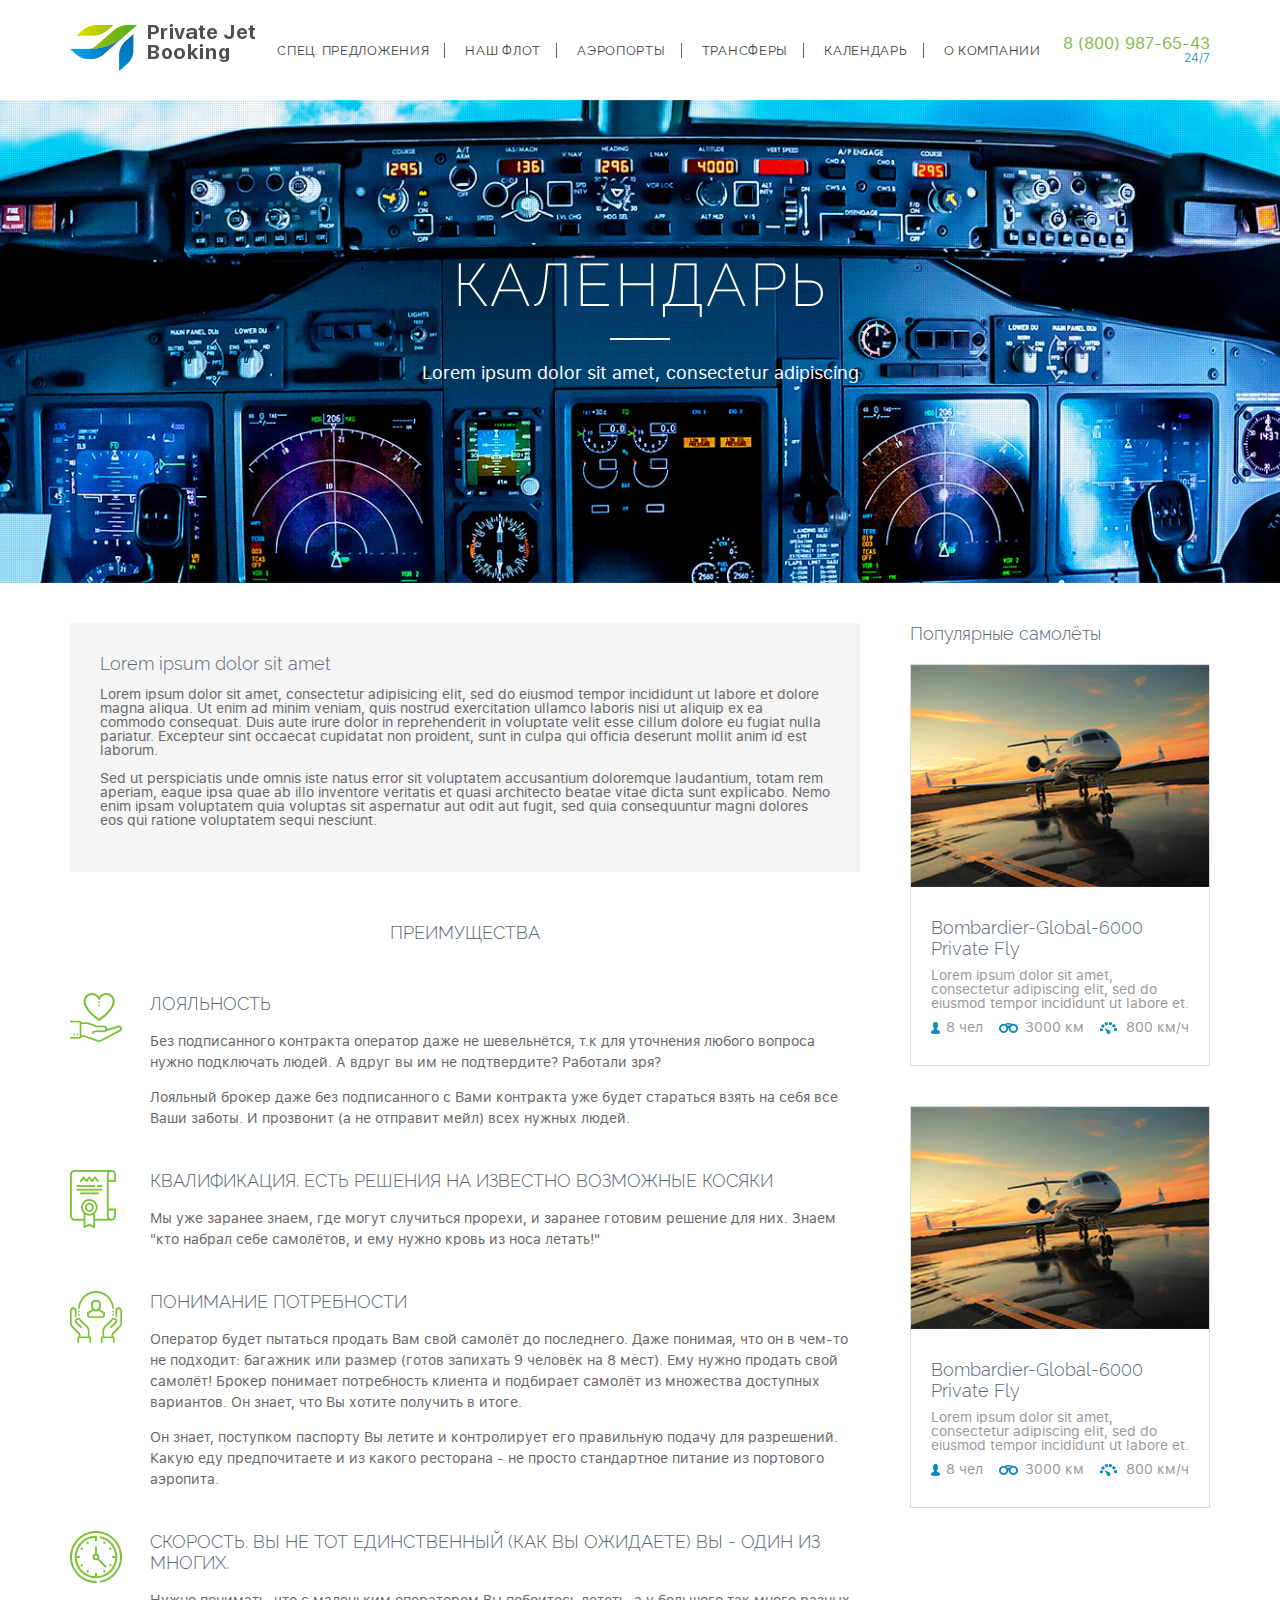
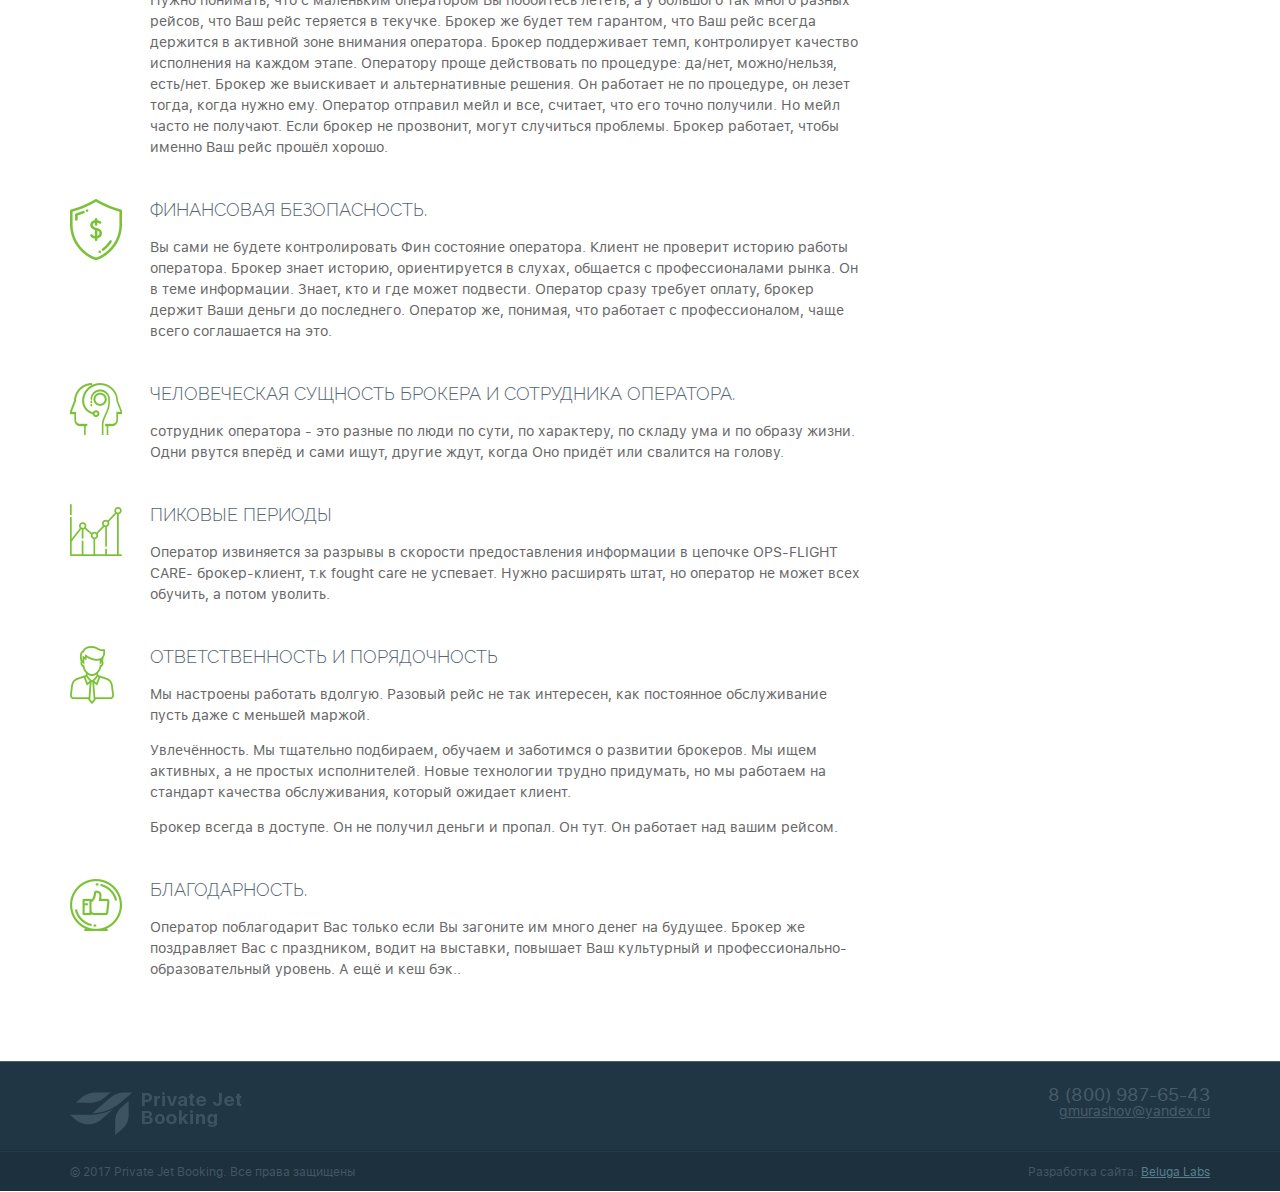
==== public/about.html @ c91545bc "all done" ====
<!DOCTYPE html>
<html lang="en">
  <head>
    <meta charset="UTF-8"/>
    <meta http-equiv="X-UA-Compatible" content="IE=edge"/>
    <meta name="viewport" content="width=device-width, initial-scale=1"/>
    <link rel="stylesheet" href="css/style.min.css"/>
    <title>Document</title>
  </head>
  <body>
    <div class="all-wrapper">
      <header class="site-header">
        <div class="container">
          <div class="site-header__inner"><a href="#" class="logo"><img src="img/logo.png" alt=""/></a>
            <ul class="main-menu">
              <li><a href="#">СПЕЦ. ПРЕДЛОЖЕНИЯ</a></li>
              <li><a href="#">Наш Флот</a></li>
              <li><a href="#">АЭРОПОРТЫ</a></li>
              <li><a href="#">ТРАНСФЕРЫ</a></li>
              <li><a href="#">КАЛЕНДАРЬ</a></li>
              <li><a href="#">О компании</a></li>
            </ul><a href="#" class="header__tel">8 (800) 987-65-43<span>24/7</span></a>
          </div>
        </div>
      </header>
      <main class="main-content">
        <div style="background-image: url(img/calendar-bg.jpg)" class="page-top">
          <div class="container">
            <h1 class="page__title">Календарь</h1>
            <p class="page__description">Lorem ipsum dolor sit amet, consectetur adipiscing</p>
          </div>
        </div>
        <div class="container">
          <div class="with-sidebar cf">
            <aside class="sidebar">
              <h4 class="sidebar__heading">Популярные самолёты</h4><a href="#" class="jet-card">
                <div style="background-image: url(img/j2.jpg)" class="jet-card__img"></div>
                <div class="jet-card__inner">
                  <div class="jet-card__title">Bombardier-Global-6000 Private Fly</div>
                  <div class="jet-card__description">Lorem ipsum dolor sit amet, consectetur adipiscing elit, sed do eiusmod tempor incididunt ut labore et.</div>
                  <div class="jet-card__info">
                    <div class="jet-card__info-item jet-card__info-passengers">8 чел</div>
                    <div class="jet-card__info-item jet-card__info-distance">3000 км</div>
                    <div class="jet-card__info-item jet-card__info-speed">800 км/ч</div>
                  </div>
                </div></a><a href="#" class="jet-card">
                <div style="background-image: url(img/j2.jpg)" class="jet-card__img"></div>
                <div class="jet-card__inner">
                  <div class="jet-card__title">Bombardier-Global-6000 Private Fly</div>
                  <div class="jet-card__description">Lorem ipsum dolor sit amet, consectetur adipiscing elit, sed do eiusmod tempor incididunt ut labore et.</div>
                  <div class="jet-card__info">
                    <div class="jet-card__info-item jet-card__info-passengers">8 чел</div>
                    <div class="jet-card__info-item jet-card__info-distance">3000 км</div>
                    <div class="jet-card__info-item jet-card__info-speed">800 км/ч</div>
                  </div>
                </div></a>
            </aside>
            <div class="with-sidebar__content">
              <div class="about__top">
                <p class="about__top-title">Lorem ipsum dolor sit amet</p>
                <p>Lorem ipsum dolor sit amet, consectetur adipisicing elit, sed do eiusmod tempor incididunt ut labore et dolore magna aliqua. Ut enim ad minim veniam, quis nostrud exercitation ullamco laboris nisi ut aliquip ex ea commodo consequat. Duis aute irure dolor in reprehenderit in voluptate velit esse cillum dolore eu fugiat nulla pariatur. Excepteur sint occaecat cupidatat non proident, sunt in culpa qui officia deserunt mollit anim id est laborum. </p>
                <p>Sed ut perspiciatis unde omnis iste natus error sit voluptatem accusantium doloremque laudantium, totam rem aperiam, eaque ipsa quae ab illo inventore veritatis et quasi architecto beatae vitae dicta sunt explicabo. Nemo enim ipsam voluptatem quia voluptas sit aspernatur aut odit aut fugit, sed quia consequuntur magni dolores eos qui ratione voluptatem sequi nesciunt.</p>
              </div>
              <div class="about-advantages">
                <h2 class="about-advantages__title">ПРЕИМУЩЕСТВА </h2>
                <ul class="about-advantages__list">
                  <li style="background-image: url(img/ab-i1.png)" class="about-advantages__item">
                    <p class="about-advantages__heading">ЛОЯЛЬНОСТЬ</p>
                    <p>Без подписанного контракта оператор даже не шевельнётся, т.к для уточнения любого вопроса нужно подключать людей. А вдруг вы им не подтвердите? Работали зря?</p>
                    <p>Лояльный брокер даже без подписанного с Вами контракта уже будет стараться взять на себя все Ваши заботы. И прозвонит (а не отправит мейл) всех нужных людей. </p>
                  </li>
                  <li style="background-image: url(img/ab-i2.png)" class="about-advantages__item">
                    <p class="about-advantages__heading">КВАЛИФИКАЦИЯ. ЕСТЬ РЕШЕНИЯ НА ИЗВЕСТНО ВОЗМОЖНЫЕ КОСЯКИ</p>
                    <p>Мы уже заранее знаем, где могут случиться прорехи, и заранее готовим решение для них. Знаем "кто набрал себе самолётов, и ему нужно кровь из носа летать!"</p>
                  </li>
                  <li style="background-image: url(img/ab-i3.png)" class="about-advantages__item">
                    <p class="about-advantages__heading">ПОНИМАНИЕ ПОТРЕБНОСТИ</p>
                    <p>Оператор будет пытаться продать Вам свой самолёт до последнего. Даже понимая, что он в чем-то не подходит: багажник или размер (готов запихать 9 человек на 8 мест). Ему нужно продать свой самолёт! Брокер понимает потребность клиента и подбирает самолёт из множества доступных вариантов. Он знает, что Вы хотите получить в итоге. </p>
                    <p>Он знает, поступком паспорту Вы летите и контролирует его правильную подачу для разрешений. Какую еду предпочитаете и из какого ресторана - не просто стандартное питание из портового аэропита. </p>
                  </li>
                  <li style="background-image: url(img/ab-i4.png)" class="about-advantages__item">
                    <p class="about-advantages__heading">СКОРОСТЬ. ВЫ НЕ ТОТ ЕДИНСТВЕННЫЙ (как Вы ожидаете) ВЫ - ОДИН ИЗ МНОГИХ. </p>
                    <p>Нужно понимать, что с маленьким оператором Вы побоитесь лететь, а у большого так много разных рейсов, что Ваш рейс теряется в текучке. Брокер же будет тем гарантом, что Ваш рейс всегда держится в активной зоне внимания оператора. Брокер поддерживает темп, контролирует качество исполнения на каждом этапе.  Оператору проще действовать по процедуре: да/нет, можно/нельзя, есть/нет. Брокер же выискивает и альтернативные решения. Он работает не по процедуре, он лезет тогда, когда нужно ему. Оператор отправил мейл и все, считает, что его точно получили. Но мейл часто не получают. Если брокер не прозвонит, могут случиться проблемы. Брокер работает, чтобы именно Ваш рейс прошёл хорошо. </p>
                  </li>
                  <li style="background-image: url(img/ab-i5.png)" class="about-advantages__item">
                    <p class="about-advantages__heading">ФИНАНСОВАЯ БЕЗОПАСНОСТЬ. </p>
                    <p>Вы сами не будете контролировать Фин состояние оператора. Клиент не проверит историю работы оператора. Брокер знает историю, ориентируется в слухах, общается с профессионалами рынка. Он в теме информации. Знает, кто и где может подвести. Оператор сразу требует оплату, брокер держит Ваши деньги до последнего. Оператор же, понимая, что работает с профессионалом, чаще всего соглашается на это. </p>
                  </li>
                  <li style="background-image: url(img/ab-i6.png)" class="about-advantages__item">
                    <p class="about-advantages__heading">ЧЕЛОВЕЧЕСКАЯ СУЩНОСТЬ БРОКЕРА И СОТРУДНИКА ОПЕРАТОРА. </p>
                    <p>сотрудник оператора - это разные по люди по сути, по характеру, по складу ума и по образу жизни. Одни рвутся вперёд и сами ищут, другие ждут, когда Оно придёт или свалится на голову.</p>
                  </li>
                  <li style="background-image: url(img/ab-i7.png)" class="about-advantages__item">
                    <p class="about-advantages__heading">ПИКОВЫЕ ПЕРИОДЫ</p>
                    <p>Оператор извиняется за разрывы в скорости предоставления информации в цепочке OPS-FLIGHT CARE- брокер-клиент, т.к fought care не успевает. Нужно расширять штат, но оператор не может всех обучить, а потом уволить. </p>
                  </li>
                  <li style="background-image: url(img/ab-i8.png)" class="about-advantages__item">
                    <p class="about-advantages__heading">ОТВЕТСТВЕННОСТЬ И ПОРЯДОЧНОСТЬ</p>
                    <p>Мы настроены работать вдолгую. Разовый рейс не так интересен, как постоянное обслуживание пусть даже с меньшей маржой. </p>
                    <p>Увлечённость. Мы тщательно подбираем, обучаем и заботимся о развитии брокеров. Мы ищем активных, а не простых исполнителей. Новые технологии трудно придумать, но мы работаем на стандарт качества обслуживания, который ожидает клиент. </p>
                    <p>Брокер всегда в доступе. Он не получил деньги и пропал. Он тут. Он работает над вашим рейсом. </p>
                  </li>
                  <li style="background-image: url(img/ab-i9.png)" class="about-advantages__item">
                    <p class="about-advantages__heading">БЛАГОДАРНОСТЬ. </p>
                    <p>Оператор поблагодарит Вас только если Вы загоните им много денег на будущее. Брокер же поздравляет Вас с праздником, водит на выставки, повышает Ваш культурный и профессионально-образовательный уровень. А ещё и кеш бэк..</p>
                  </li>
                </ul>
              </div>
            </div>
          </div>
        </div>
      </main>
    </div>
    <footer class="site-footer">
      <div class="site-footer__top">
        <div class="container cf"><a href="#" class="site-footer__logo"><img src="img/footer-logo.png" alt=""/></a>
          <div class="site-footer__links"><a href="tel:8 (800) 987-65-43" class="site-footer__tel site-footer__link">8 (800) 987-65-43</a><a href="mailto:gmurashov@yandex.ru" class="site-footer__email site-footer__link">gmurashov@yandex.ru</a></div>
        </div>
      </div>
      <div class="site-footer__bottom">
        <div class="container cf">
          <div class="site-footer__copyright">© 2017 Private Jet Booking. Все права защищены</div>
          <div class="site-footer__madein">Разработка сайта: <a href="http://belugalab.ru/" target="_blank">Beluga Labs</a></div>
        </div>
      </div>
    </footer>
    <script src="https://ajax.googleapis.com/ajax/libs/jquery/2.1.4/jquery.min.js"></script>
    <script src="js/lib/lib.min.js"></script>
    <script src="js/main.min.js"></script>
  </body>
</html>
---- public/css/style.min.css ----
.cf:after,.cf:before{content:" ";display:table}.cf:after{clear:both}.cf{*zoom:1}*,:after,:before{box-sizing:border-box}

/*! normalize.css v5.0.0 | MIT License | github.com/necolas/normalize.css */html{font-family:sans-serif;line-height:1.15;-ms-text-size-adjust:100%;-webkit-text-size-adjust:100%}body{margin:0}article,aside,footer,header,nav,section{display:block}h1{font-size:2em;margin:.67em 0}figcaption,figure,main{display:block}figure{margin:1em 40px}hr{box-sizing:content-box;height:0;overflow:visible}pre{font-family:monospace,monospace;font-size:1em}a{background-color:transparent;-webkit-text-decoration-skip:objects}a:active,a:hover{outline-width:0}abbr[title]{border-bottom:none;text-decoration:underline;text-decoration:underline dotted}b,strong{font-weight:inherit;font-weight:bolder}code,kbd,samp{font-family:monospace,monospace;font-size:1em}dfn{font-style:italic}mark{background-color:#ff0;color:#000}small{font-size:80%}sub,sup{font-size:75%;line-height:0;position:relative;vertical-align:baseline}sub{bottom:-.25em}sup{top:-.5em}audio,video{display:inline-block}audio:not([controls]){display:none;height:0}img{border-style:none}svg:not(:root){overflow:hidden}button,input,optgroup,select,textarea{font-family:sans-serif;font-size:100%;line-height:1.15;margin:0}button,input{overflow:visible}button,select{text-transform:none}[type=reset],[type=submit],button,html [type=button]{-webkit-appearance:button}[type=button]::-moz-focus-inner,[type=reset]::-moz-focus-inner,[type=submit]::-moz-focus-inner,button::-moz-focus-inner{border-style:none;padding:0}[type=button]:-moz-focusring,[type=reset]:-moz-focusring,[type=submit]:-moz-focusring,button:-moz-focusring{outline:1px dotted ButtonText}fieldset{border:1px solid silver;margin:0 2px;padding:.35em .625em .75em}legend{box-sizing:border-box;color:inherit;display:table;max-width:100%;padding:0;white-space:normal}progress{display:inline-block;vertical-align:baseline}textarea{overflow:auto}[type=checkbox],[type=radio]{box-sizing:border-box;padding:0}[type=number]::-webkit-inner-spin-button,[type=number]::-webkit-outer-spin-button{height:auto}[type=search]{-webkit-appearance:textfield;outline-offset:-2px}[type=search]::-webkit-search-cancel-button,[type=search]::-webkit-search-decoration{-webkit-appearance:none}::-webkit-file-upload-button{-webkit-appearance:button;font:inherit}details,menu{display:block}summary{display:list-item}canvas{display:inline-block}[hidden],template{display:none}@font-face{font-family:Raleway;src:url(../fonts/RalewayExtraLight/RalewayExtraLight.eot);src:url(../fonts/RalewayExtraLight/RalewayExtraLight.eot?#iefix) format("embedded-opentype"),url(../fonts/RalewayExtraLight/RalewayExtraLight.woff) format("woff"),url(../fonts/RalewayExtraLight/RalewayExtraLight.ttf) format("truetype");font-style:normal;font-weight:100}@font-face{font-family:Raleway;src:url(../fonts/RalewayLight/RalewayLight.eot);src:url(../fonts/RalewayLight/RalewayLight.eot?#iefix) format("embedded-opentype"),url(../fonts/RalewayLight/RalewayLight.woff) format("woff"),url(../fonts/RalewayLight/RalewayLight.ttf) format("truetype");font-style:normal;font-weight:300}@font-face{font-family:Raleway;src:url(../fonts/RalewayRegular/RalewayRegular.eot);src:url(../fonts/RalewayRegular/RalewayRegular.eot?#iefix) format("embedded-opentype"),url(../fonts/RalewayRegular/RalewayRegular.woff) format("woff"),url(../fonts/RalewayRegular/RalewayRegular.ttf) format("truetype");font-style:normal;font-weight:400}@font-face{font-family:sf_ui__text;src:url(../fonts/sfuitext-light.woff2) format("woff2"),url(../fonts/sfuitext-light.woff) format("woff");font-weight:300;font-style:normal}@font-face{font-family:sf_ui__text;src:url(../fonts/sfuitext-regular.woff2) format("woff2"),url(../fonts/sfuitext-regular.woff) format("woff");font-weight:400;font-style:normal}@font-face{font-family:sf_ui__text;src:url(../fonts/sfuitext-regularg2.woff2) format("woff2"),url(../fonts/sfuitext-regularg2.woff) format("woff");font-weight:200;font-style:normal}.container{max-width:1160px;padding:0 10px;margin:auto}.btn{padding:0 30px;display:inline-block;text-align:center;color:#fff;text-decoration:none;font:400 13px Raleway;background:transparent;border:1px solid #fff;border-radius:20px;height:40px;line-height:40px;text-transform:uppercase;cursor:pointer;outline:0;transition:all .3s ease-in-out}.btn:hover{background:#1b3f51}.btn--green{color:#7ac03a;border-color:#7ac03a}.btn--green:hover{background:#7ac03a;color:#fff}.btn--blue{color:#fff;border-color:#168ab7;background:#168ab7}.btn--blue:hover{background:#177194}.simple-title{margin:0 0 60px;text-align:center;text-transform:uppercase;color:#556670;font:300 40px Raleway;letter-spacing:.075em}.link-wrapper{text-align:center;margin-top:40px}.hidden{display:none}

/*!
 * Datepicker for Bootstrap v1.7.0-RC3 (https://github.com/uxsolutions/bootstrap-datepicker)
 *
 * Licensed under the Apache License v2.0 (http://www.apache.org/licenses/LICENSE-2.0)
 */.datepicker{padding:4px;border-radius:4px;direction:ltr}.datepicker-inline{width:220px}.datepicker-rtl{direction:rtl}.datepicker-rtl.dropdown-menu{left:auto}.datepicker-rtl table tr td span{float:right}.datepicker-dropdown{top:0;left:0}.datepicker-dropdown:before{content:"";display:inline-block;border-left:7px solid transparent;border-right:7px solid transparent;border-bottom:7px solid #999;border-top:0;border-bottom-color:rgba(0,0,0,.2);position:absolute}.datepicker-dropdown:after{content:"";display:inline-block;border-left:6px solid transparent;border-right:6px solid transparent;border-bottom:6px solid #fff;border-top:0;position:absolute}.datepicker-dropdown.datepicker-orient-left:before{left:6px}.datepicker-dropdown.datepicker-orient-left:after{left:7px}.datepicker-dropdown.datepicker-orient-right:before{right:6px}.datepicker-dropdown.datepicker-orient-right:after{right:7px}.datepicker-dropdown.datepicker-orient-bottom:before{top:-7px}.datepicker-dropdown.datepicker-orient-bottom:after{top:-6px}.datepicker-dropdown.datepicker-orient-top:before{bottom:-7px;border-bottom:0;border-top:7px solid #999}.datepicker-dropdown.datepicker-orient-top:after{bottom:-6px;border-bottom:0;border-top:6px solid #fff}.datepicker table{margin:0;-webkit-touch-callout:none;-webkit-user-select:none;-moz-user-select:none;-ms-user-select:none;user-select:none}.datepicker td,.datepicker th{text-align:center;width:20px;height:20px;border-radius:4px;border:none}.table-striped .datepicker table tr td,.table-striped .datepicker table tr th{background-color:transparent}.datepicker table tr td.day.focused,.datepicker table tr td.day:hover{background:#eee;cursor:pointer}.datepicker table tr td.new,.datepicker table tr td.old{color:#999}.datepicker table tr td.disabled,.datepicker table tr td.disabled:hover{background:none;color:#999;cursor:default}.datepicker table tr td.highlighted{background:#d9edf7;border-radius:0}.datepicker table tr td.today,.datepicker table tr td.today.disabled,.datepicker table tr td.today.disabled:hover,.datepicker table tr td.today:hover{background-color:#fde19a;background-image:linear-gradient(180deg,#fdd49a,#fdf59a);background-repeat:repeat-x;filter:progid:DXImageTransform.Microsoft.gradient(startColorstr="#fdd49a",endColorstr="#fdf59a",GradientType=0);border-color:#fdf59a #fdf59a #fbed50;border-color:rgba(0,0,0,.1) rgba(0,0,0,.1) rgba(0,0,0,.25);filter:progid:DXImageTransform.Microsoft.gradient(enabled=false);color:#000}.datepicker table tr td.today.active,.datepicker table tr td.today.disabled,.datepicker table tr td.today.disabled.active,.datepicker table tr td.today.disabled.disabled,.datepicker table tr td.today.disabled:active,.datepicker table tr td.today.disabled:hover,.datepicker table tr td.today.disabled:hover.active,.datepicker table tr td.today.disabled:hover.disabled,.datepicker table tr td.today.disabled:hover:active,.datepicker table tr td.today.disabled:hover:hover,.datepicker table tr td.today.disabled:hover[disabled],.datepicker table tr td.today.disabled[disabled],.datepicker table tr td.today:active,.datepicker table tr td.today:hover,.datepicker table tr td.today:hover.active,.datepicker table tr td.today:hover.disabled,.datepicker table tr td.today:hover:active,.datepicker table tr td.today:hover:hover,.datepicker table tr td.today:hover[disabled],.datepicker table tr td.today[disabled]{background-color:#fdf59a}.datepicker table tr td.today.active,.datepicker table tr td.today.disabled.active,.datepicker table tr td.today.disabled:active,.datepicker table tr td.today.disabled:hover.active,.datepicker table tr td.today.disabled:hover:active,.datepicker table tr td.today:active,.datepicker table tr td.today:hover.active,.datepicker table tr td.today:hover:active{background-color:#fbf069\9}.datepicker table tr td.today:hover:hover{color:#000}.datepicker table tr td.today.active:hover{color:#fff}.datepicker table tr td.range,.datepicker table tr td.range.disabled,.datepicker table tr td.range.disabled:hover,.datepicker table tr td.range:hover{background:#eee;border-radius:0}.datepicker table tr td.range.today,.datepicker table tr td.range.today.disabled,.datepicker table tr td.range.today.disabled:hover,.datepicker table tr td.range.today:hover{background-color:#f3d17a;background-image:linear-gradient(180deg,#f3c17a,#f3e97a);background-repeat:repeat-x;filter:progid:DXImageTransform.Microsoft.gradient(startColorstr="#f3c17a",endColorstr="#f3e97a",GradientType=0);border-color:#f3e97a #f3e97a #edde34;border-color:rgba(0,0,0,.1) rgba(0,0,0,.1) rgba(0,0,0,.25);filter:progid:DXImageTransform.Microsoft.gradient(enabled=false);border-radius:0}.datepicker table tr td.range.today.active,.datepicker table tr td.range.today.disabled,.datepicker table tr td.range.today.disabled.active,.datepicker table tr td.range.today.disabled.disabled,.datepicker table tr td.range.today.disabled:active,.datepicker table tr td.range.today.disabled:hover,.datepicker table tr td.range.today.disabled:hover.active,.datepicker table tr td.range.today.disabled:hover.disabled,.datepicker table tr td.range.today.disabled:hover:active,.datepicker table tr td.range.today.disabled:hover:hover,.datepicker table tr td.range.today.disabled:hover[disabled],.datepicker table tr td.range.today.disabled[disabled],.datepicker table tr td.range.today:active,.datepicker table tr td.range.today:hover,.datepicker table tr td.range.today:hover.active,.datepicker table tr td.range.today:hover.disabled,.datepicker table tr td.range.today:hover:active,.datepicker table tr td.range.today:hover:hover,.datepicker table tr td.range.today:hover[disabled],.datepicker table tr td.range.today[disabled]{background-color:#f3e97a}.datepicker table tr td.range.today.active,.datepicker table tr td.range.today.disabled.active,.datepicker table tr td.range.today.disabled:active,.datepicker table tr td.range.today.disabled:hover.active,.datepicker table tr td.range.today.disabled:hover:active,.datepicker table tr td.range.today:active,.datepicker table tr td.range.today:hover.active,.datepicker table tr td.range.today:hover:active{background-color:#efe24b\9}.datepicker table tr td.selected,.datepicker table tr td.selected.disabled,.datepicker table tr td.selected.disabled:hover,.datepicker table tr td.selected:hover{background-color:#9e9e9e;background-image:linear-gradient(180deg,#b3b3b3,gray);background-repeat:repeat-x;filter:progid:DXImageTransform.Microsoft.gradient(startColorstr="#b3b3b3",endColorstr="#808080",GradientType=0);border-color:gray gray #595959;border-color:rgba(0,0,0,.1) rgba(0,0,0,.1) rgba(0,0,0,.25);filter:progid:DXImageTransform.Microsoft.gradient(enabled=false);color:#fff;text-shadow:0 -1px 0 rgba(0,0,0,.25)}.datepicker table tr td.selected.active,.datepicker table tr td.selected.disabled,.datepicker table tr td.selected.disabled.active,.datepicker table tr td.selected.disabled.disabled,.datepicker table tr td.selected.disabled:active,.datepicker table tr td.selected.disabled:hover,.datepicker table tr td.selected.disabled:hover.active,.datepicker table tr td.selected.disabled:hover.disabled,.datepicker table tr td.selected.disabled:hover:active,.datepicker table tr td.selected.disabled:hover:hover,.datepicker table tr td.selected.disabled:hover[disabled],.datepicker table tr td.selected.disabled[disabled],.datepicker table tr td.selected:active,.datepicker table tr td.selected:hover,.datepicker table tr td.selected:hover.active,.datepicker table tr td.selected:hover.disabled,.datepicker table tr td.selected:hover:active,.datepicker table tr td.selected:hover:hover,.datepicker table tr td.selected:hover[disabled],.datepicker table tr td.selected[disabled]{background-color:gray}.datepicker table tr td.selected.active,.datepicker table tr td.selected.disabled.active,.datepicker table tr td.selected.disabled:active,.datepicker table tr td.selected.disabled:hover.active,.datepicker table tr td.selected.disabled:hover:active,.datepicker table tr td.selected:active,.datepicker table tr td.selected:hover.active,.datepicker table tr td.selected:hover:active{background-color:#666\9}.datepicker table tr td.active,.datepicker table tr td.active.disabled,.datepicker table tr td.active.disabled:hover,.datepicker table tr td.active:hover{background-color:#006dcc;background-image:linear-gradient(180deg,#08c,#04c);background-repeat:repeat-x;filter:progid:DXImageTransform.Microsoft.gradient(startColorstr="#08c",endColorstr="#0044cc",GradientType=0);border-color:#04c #04c #002a80;border-color:rgba(0,0,0,.1) rgba(0,0,0,.1) rgba(0,0,0,.25);filter:progid:DXImageTransform.Microsoft.gradient(enabled=false);color:#fff;text-shadow:0 -1px 0 rgba(0,0,0,.25)}.datepicker table tr td.active.active,.datepicker table tr td.active.disabled,.datepicker table tr td.active.disabled.active,.datepicker table tr td.active.disabled.disabled,.datepicker table tr td.active.disabled:active,.datepicker table tr td.active.disabled:hover,.datepicker table tr td.active.disabled:hover.active,.datepicker table tr td.active.disabled:hover.disabled,.datepicker table tr td.active.disabled:hover:active,.datepicker table tr td.active.disabled:hover:hover,.datepicker table tr td.active.disabled:hover[disabled],.datepicker table tr td.active.disabled[disabled],.datepicker table tr td.active:active,.datepicker table tr td.active:hover,.datepicker table tr td.active:hover.active,.datepicker table tr td.active:hover.disabled,.datepicker table tr td.active:hover:active,.datepicker table tr td.active:hover:hover,.datepicker table tr td.active:hover[disabled],.datepicker table tr td.active[disabled]{background-color:#04c}.datepicker table tr td.active.active,.datepicker table tr td.active.disabled.active,.datepicker table tr td.active.disabled:active,.datepicker table tr td.active.disabled:hover.active,.datepicker table tr td.active.disabled:hover:active,.datepicker table tr td.active:active,.datepicker table tr td.active:hover.active,.datepicker table tr td.active:hover:active{background-color:#039\9}.datepicker table tr td span{display:block;width:23%;height:54px;line-height:54px;float:left;margin:1%;cursor:pointer;border-radius:4px}.datepicker table tr td span.focused,.datepicker table tr td span:hover{background:#eee}.datepicker table tr td span.disabled,.datepicker table tr td span.disabled:hover{background:none;color:#999;cursor:default}.datepicker table tr td span.active,.datepicker table tr td span.active.disabled,.datepicker table tr td span.active.disabled:hover,.datepicker table tr td span.active:hover{background-color:#006dcc;background-image:linear-gradient(180deg,#08c,#04c);background-repeat:repeat-x;filter:progid:DXImageTransform.Microsoft.gradient(startColorstr="#08c",endColorstr="#0044cc",GradientType=0);border-color:#04c #04c #002a80;border-color:rgba(0,0,0,.1) rgba(0,0,0,.1) rgba(0,0,0,.25);filter:progid:DXImageTransform.Microsoft.gradient(enabled=false);color:#fff;text-shadow:0 -1px 0 rgba(0,0,0,.25)}.datepicker table tr td span.active.active,.datepicker table tr td span.active.disabled,.datepicker table tr td span.active.disabled.active,.datepicker table tr td span.active.disabled.disabled,.datepicker table tr td span.active.disabled:active,.datepicker table tr td span.active.disabled:hover,.datepicker table tr td span.active.disabled:hover.active,.datepicker table tr td span.active.disabled:hover.disabled,.datepicker table tr td span.active.disabled:hover:active,.datepicker table tr td span.active.disabled:hover:hover,.datepicker table tr td span.active.disabled:hover[disabled],.datepicker table tr td span.active.disabled[disabled],.datepicker table tr td span.active:active,.datepicker table tr td span.active:hover,.datepicker table tr td span.active:hover.active,.datepicker table tr td span.active:hover.disabled,.datepicker table tr td span.active:hover:active,.datepicker table tr td span.active:hover:hover,.datepicker table tr td span.active:hover[disabled],.datepicker table tr td span.active[disabled]{background-color:#04c}.datepicker table tr td span.active.active,.datepicker table tr td span.active.disabled.active,.datepicker table tr td span.active.disabled:active,.datepicker table tr td span.active.disabled:hover.active,.datepicker table tr td span.active.disabled:hover:active,.datepicker table tr td span.active:active,.datepicker table tr td span.active:hover.active,.datepicker table tr td span.active:hover:active{background-color:#039\9}.datepicker table tr td span.new,.datepicker table tr td span.old{color:#999}.datepicker .datepicker-switch{width:145px}.datepicker .datepicker-switch,.datepicker .next,.datepicker .prev,.datepicker tfoot tr th{cursor:pointer}.datepicker .datepicker-switch:hover,.datepicker .next:hover,.datepicker .prev:hover,.datepicker tfoot tr th:hover{background:#eee}.datepicker .next.disabled,.datepicker .prev.disabled{visibility:hidden}.datepicker .cw{font-size:10px;width:12px;padding:0 2px 0 5px;vertical-align:middle}.input-append.date .add-on,.input-prepend.date .add-on{cursor:pointer}.input-append.date .add-on i,.input-prepend.date .add-on i{margin-top:3px}.input-daterange input{text-align:center}.input-daterange input:first-child{border-radius:3px 0 0 3px}.input-daterange input:last-child{border-radius:0 3px 3px 0}.input-daterange .add-on{display:inline-block;width:auto;min-width:16px;height:20px;padding:4px 5px;font-weight:400;line-height:20px;text-align:center;text-shadow:0 1px 0 #fff;vertical-align:middle;background-color:#eee;border:1px solid #ccc;margin-left:-5px;margin-right:-5px}.datepicker.dropdown-menu{position:absolute;top:100%;left:0;z-index:6;float:left;display:none;min-width:160px;list-style:none;background-color:#fff;border:1px solid #ccc;border:1px solid rgba(0,0,0,.2);border-radius:5px;box-shadow:0 5px 10px rgba(0,0,0,.2);background-clip:padding-box;*border-right-width:2px;*border-bottom-width:2px;color:#333;font-size:13px;line-height:20px}.datepicker.datepicker-inline td,.datepicker.datepicker-inline th,.datepicker.dropdown-menu td,.datepicker.dropdown-menu th{padding:4px 5px}table.dataTable{width:100%;margin:0 auto;clear:both;border-collapse:separate;border-spacing:0}table.dataTable tfoot th,table.dataTable thead th{font-weight:700}table.dataTable thead td,table.dataTable thead th{padding:10px 18px;border-bottom:1px solid #111}table.dataTable thead td:active,table.dataTable thead th:active{outline:none}table.dataTable tfoot td,table.dataTable tfoot th{padding:10px 18px 6px;border-top:1px solid #111}table.dataTable thead .sorting,table.dataTable thead .sorting_asc,table.dataTable thead .sorting_asc_disabled,table.dataTable thead .sorting_desc,table.dataTable thead .sorting_desc_disabled{cursor:pointer;*cursor:hand;background-repeat:no-repeat;background-position:100%}table.dataTable thead .sorting{background-image:url(../img/sort_both.png)}table.dataTable thead .sorting_asc{background-image:url(../img/sort_asc.png)}table.dataTable thead .sorting_desc{background-image:url(../img/sort_desc.png)}table.dataTable thead .sorting_asc_disabled{background-image:url(../img/sort_asc_disabled.png)}table.dataTable thead .sorting_desc_disabled{background-image:url(../img/sort_desc_disabled.png)}table.dataTable tbody tr{background-color:#fff}table.dataTable tbody tr.selected{background-color:#b0bed9}table.dataTable tbody td,table.dataTable tbody th{padding:8px 10px}table.dataTable.display tbody td,table.dataTable.display tbody th,table.dataTable.row-border tbody td,table.dataTable.row-border tbody th{border-top:1px solid #ddd}table.dataTable.display tbody tr:first-child td,table.dataTable.display tbody tr:first-child th,table.dataTable.row-border tbody tr:first-child td,table.dataTable.row-border tbody tr:first-child th{border-top:none}table.dataTable.cell-border tbody td,table.dataTable.cell-border tbody th{border-top:1px solid #ddd;border-right:1px solid #ddd}table.dataTable.cell-border tbody tr td:first-child,table.dataTable.cell-border tbody tr th:first-child{border-left:1px solid #ddd}table.dataTable.cell-border tbody tr:first-child td,table.dataTable.cell-border tbody tr:first-child th{border-top:none}table.dataTable.display tbody tr.odd,table.dataTable.stripe tbody tr.odd{background-color:#f9f9f9}table.dataTable.display tbody tr.odd.selected,table.dataTable.stripe tbody tr.odd.selected{background-color:#acbad4}table.dataTable.display tbody tr:hover,table.dataTable.hover tbody tr:hover{background-color:#f6f6f6}table.dataTable.display tbody tr:hover.selected,table.dataTable.hover tbody tr:hover.selected{background-color:#aab7d1}table.dataTable.display tbody tr>.sorting_1,table.dataTable.display tbody tr>.sorting_2,table.dataTable.display tbody tr>.sorting_3,table.dataTable.order-column tbody tr>.sorting_1,table.dataTable.order-column tbody tr>.sorting_2,table.dataTable.order-column tbody tr>.sorting_3{background-color:#fafafa}table.dataTable.display tbody tr.selected>.sorting_1,table.dataTable.display tbody tr.selected>.sorting_2,table.dataTable.display tbody tr.selected>.sorting_3,table.dataTable.order-column tbody tr.selected>.sorting_1,table.dataTable.order-column tbody tr.selected>.sorting_2,table.dataTable.order-column tbody tr.selected>.sorting_3{background-color:#acbad5}table.dataTable.display tbody tr.odd>.sorting_1,table.dataTable.order-column.stripe tbody tr.odd>.sorting_1{background-color:#f1f1f1}table.dataTable.display tbody tr.odd>.sorting_2,table.dataTable.order-column.stripe tbody tr.odd>.sorting_2{background-color:#f3f3f3}table.dataTable.display tbody tr.odd>.sorting_3,table.dataTable.order-column.stripe tbody tr.odd>.sorting_3{background-color:#f5f5f5}table.dataTable.display tbody tr.odd.selected>.sorting_1,table.dataTable.order-column.stripe tbody tr.odd.selected>.sorting_1{background-color:#a6b4cd}table.dataTable.display tbody tr.odd.selected>.sorting_2,table.dataTable.order-column.stripe tbody tr.odd.selected>.sorting_2{background-color:#a8b5cf}table.dataTable.display tbody tr.odd.selected>.sorting_3,table.dataTable.order-column.stripe tbody tr.odd.selected>.sorting_3{background-color:#a9b7d1}table.dataTable.display tbody tr.even>.sorting_1,table.dataTable.order-column.stripe tbody tr.even>.sorting_1{background-color:#fafafa}table.dataTable.display tbody tr.even>.sorting_2,table.dataTable.order-column.stripe tbody tr.even>.sorting_2{background-color:#fcfcfc}table.dataTable.display tbody tr.even>.sorting_3,table.dataTable.order-column.stripe tbody tr.even>.sorting_3{background-color:#fefefe}table.dataTable.display tbody tr.even.selected>.sorting_1,table.dataTable.order-column.stripe tbody tr.even.selected>.sorting_1{background-color:#acbad5}table.dataTable.display tbody tr.even.selected>.sorting_2,table.dataTable.order-column.stripe tbody tr.even.selected>.sorting_2{background-color:#aebcd6}table.dataTable.display tbody tr.even.selected>.sorting_3,table.dataTable.order-column.stripe tbody tr.even.selected>.sorting_3{background-color:#afbdd8}table.dataTable.display tbody tr:hover>.sorting_1,table.dataTable.order-column.hover tbody tr:hover>.sorting_1{background-color:#eaeaea}table.dataTable.display tbody tr:hover>.sorting_2,table.dataTable.order-column.hover tbody tr:hover>.sorting_2{background-color:#ececec}table.dataTable.display tbody tr:hover>.sorting_3,table.dataTable.order-column.hover tbody tr:hover>.sorting_3{background-color:#efefef}table.dataTable.display tbody tr:hover.selected>.sorting_1,table.dataTable.order-column.hover tbody tr:hover.selected>.sorting_1{background-color:#a2aec7}table.dataTable.display tbody tr:hover.selected>.sorting_2,table.dataTable.order-column.hover tbody tr:hover.selected>.sorting_2{background-color:#a3b0c9}table.dataTable.display tbody tr:hover.selected>.sorting_3,table.dataTable.order-column.hover tbody tr:hover.selected>.sorting_3{background-color:#a5b2cb}table.dataTable.no-footer{border-bottom:1px solid #111}table.dataTable.nowrap td,table.dataTable.nowrap th{white-space:nowrap}table.dataTable.compact thead td,table.dataTable.compact thead th{padding:4px 17px 4px 4px}table.dataTable.compact tbody td,table.dataTable.compact tbody th,table.dataTable.compact tfoot td,table.dataTable.compact tfoot th{padding:4px}table.dataTable td.dt-left,table.dataTable th.dt-left{text-align:left}table.dataTable td.dataTables_empty,table.dataTable td.dt-center,table.dataTable th.dt-center{text-align:center}table.dataTable td.dt-right,table.dataTable th.dt-right{text-align:right}table.dataTable td.dt-justify,table.dataTable th.dt-justify{text-align:justify}table.dataTable td.dt-nowrap,table.dataTable th.dt-nowrap{white-space:nowrap}table.dataTable tfoot td.dt-head-left,table.dataTable tfoot th.dt-head-left,table.dataTable thead td.dt-head-left,table.dataTable thead th.dt-head-left{text-align:left}table.dataTable tfoot td.dt-head-center,table.dataTable tfoot th.dt-head-center,table.dataTable thead td.dt-head-center,table.dataTable thead th.dt-head-center{text-align:center}table.dataTable tfoot td.dt-head-right,table.dataTable tfoot th.dt-head-right,table.dataTable thead td.dt-head-right,table.dataTable thead th.dt-head-right{text-align:right}table.dataTable tfoot td.dt-head-justify,table.dataTable tfoot th.dt-head-justify,table.dataTable thead td.dt-head-justify,table.dataTable thead th.dt-head-justify{text-align:justify}table.dataTable tfoot td.dt-head-nowrap,table.dataTable tfoot th.dt-head-nowrap,table.dataTable thead td.dt-head-nowrap,table.dataTable thead th.dt-head-nowrap{white-space:nowrap}table.dataTable tbody td.dt-body-left,table.dataTable tbody th.dt-body-left{text-align:left}table.dataTable tbody td.dt-body-center,table.dataTable tbody th.dt-body-center{text-align:center}table.dataTable tbody td.dt-body-right,table.dataTable tbody th.dt-body-right{text-align:right}table.dataTable tbody td.dt-body-justify,table.dataTable tbody th.dt-body-justify{text-align:justify}table.dataTable tbody td.dt-body-nowrap,table.dataTable tbody th.dt-body-nowrap{white-space:nowrap}table.dataTable,table.dataTable td,table.dataTable th{box-sizing:content-box}.dataTables_wrapper{position:relative;clear:both;*zoom:1;zoom:1}.dataTables_wrapper .dataTables_length{float:left}.dataTables_wrapper .dataTables_filter{float:right;text-align:right}.dataTables_wrapper .dataTables_filter input{margin-left:.5em}.dataTables_wrapper .dataTables_info{clear:both;float:left;padding-top:.755em}.dataTables_wrapper .dataTables_paginate{float:right;text-align:right;padding-top:.25em}.dataTables_wrapper .dataTables_paginate .paginate_button{box-sizing:border-box;display:inline-block;min-width:1.5em;padding:.5em 1em;margin-left:2px;text-align:center;text-decoration:none!important;cursor:pointer;*cursor:hand;color:#333!important;border:1px solid transparent;border-radius:2px}.dataTables_wrapper .dataTables_paginate .paginate_button.current,.dataTables_wrapper .dataTables_paginate .paginate_button.current:hover{color:#333!important;border:1px solid #979797;background-color:#fff;background:linear-gradient(180deg,#fff 0,#dcdcdc)}.dataTables_wrapper .dataTables_paginate .paginate_button.disabled,.dataTables_wrapper .dataTables_paginate .paginate_button.disabled:active,.dataTables_wrapper .dataTables_paginate .paginate_button.disabled:hover{cursor:default;color:#666!important;border:1px solid transparent;background:transparent;box-shadow:none}.dataTables_wrapper .dataTables_paginate .paginate_button:hover{color:#fff!important;border:1px solid #111;background-color:#585858;background:linear-gradient(180deg,#585858 0,#111)}.dataTables_wrapper .dataTables_paginate .paginate_button:active{outline:none;background-color:#2b2b2b;background:linear-gradient(180deg,#2b2b2b 0,#0c0c0c);box-shadow:inset 0 0 3px #111}.dataTables_wrapper .dataTables_paginate .ellipsis{padding:0 1em}.dataTables_wrapper .dataTables_processing{position:absolute;top:50%;left:50%;width:100%;height:40px;margin-left:-50%;margin-top:-25px;padding-top:20px;text-align:center;font-size:1.2em;background-color:#fff;background:linear-gradient(90deg,hsla(0,0%,100%,0) 0,hsla(0,0%,100%,.9) 25%,hsla(0,0%,100%,.9) 75%,hsla(0,0%,100%,0))}.dataTables_wrapper .dataTables_filter,.dataTables_wrapper .dataTables_info,.dataTables_wrapper .dataTables_length,.dataTables_wrapper .dataTables_paginate,.dataTables_wrapper .dataTables_processing{color:#333}.dataTables_wrapper .dataTables_scroll{clear:both}.dataTables_wrapper .dataTables_scroll div.dataTables_scrollBody{*margin-top:-1px;-webkit-overflow-scrolling:touch}.dataTables_wrapper .dataTables_scroll div.dataTables_scrollBody>table>tbody>tr>td,.dataTables_wrapper .dataTables_scroll div.dataTables_scrollBody>table>tbody>tr>th,.dataTables_wrapper .dataTables_scroll div.dataTables_scrollBody>table>thead>tr>td,.dataTables_wrapper .dataTables_scroll div.dataTables_scrollBody>table>thead>tr>th{vertical-align:middle}.dataTables_wrapper .dataTables_scroll div.dataTables_scrollBody>table>tbody>tr>td>div.dataTables_sizing,.dataTables_wrapper .dataTables_scroll div.dataTables_scrollBody>table>tbody>tr>th>div.dataTables_sizing,.dataTables_wrapper .dataTables_scroll div.dataTables_scrollBody>table>thead>tr>td>div.dataTables_sizing,.dataTables_wrapper .dataTables_scroll div.dataTables_scrollBody>table>thead>tr>th>div.dataTables_sizing{height:0;overflow:hidden;margin:0!important;padding:0!important}.dataTables_wrapper.no-footer .dataTables_scrollBody{border-bottom:1px solid #111}.dataTables_wrapper.no-footer div.dataTables_scrollBody>table,.dataTables_wrapper.no-footer div.dataTables_scrollHead>table{border-bottom:none}.dataTables_wrapper:after{visibility:hidden;display:block;content:"";clear:both;height:0}table.dataTable.dtr-inline.collapsed>tbody>tr>td.child,table.dataTable.dtr-inline.collapsed>tbody>tr>td.dataTables_empty,table.dataTable.dtr-inline.collapsed>tbody>tr>th.child{cursor:default!important}table.dataTable.dtr-inline.collapsed>tbody>tr>td.child:before,table.dataTable.dtr-inline.collapsed>tbody>tr>td.dataTables_empty:before,table.dataTable.dtr-inline.collapsed>tbody>tr>th.child:before{display:none!important}table.dataTable.dtr-inline.collapsed>tbody>tr>td:first-child,table.dataTable.dtr-inline.collapsed>tbody>tr>th:first-child{position:relative;padding-left:30px;cursor:pointer}table.dataTable.dtr-inline.collapsed>tbody>tr>td:first-child:before,table.dataTable.dtr-inline.collapsed>tbody>tr>th:first-child:before{top:9px;left:4px;height:14px;width:14px;display:block;position:absolute;color:#fff;border:2px solid #fff;border-radius:14px;box-shadow:0 0 3px #444;box-sizing:content-box;text-align:center;font-family:Courier New,Courier,monospace;line-height:14px;content:"+";background-color:#31b131}table.dataTable.dtr-inline.collapsed>tbody>tr.parent>td:first-child:before,table.dataTable.dtr-inline.collapsed>tbody>tr.parent>th:first-child:before{content:"-";background-color:#d33333}table.dataTable.dtr-inline.collapsed>tbody>tr.child td:before{display:none}table.dataTable.dtr-inline.collapsed.compact>tbody>tr>td:first-child,table.dataTable.dtr-inline.collapsed.compact>tbody>tr>th:first-child{padding-left:27px}table.dataTable.dtr-inline.collapsed.compact>tbody>tr>td:first-child:before,table.dataTable.dtr-inline.collapsed.compact>tbody>tr>th:first-child:before{top:5px;left:4px;height:14px;width:14px;border-radius:14px;line-height:14px;text-indent:3px}table.dataTable.dtr-column>tbody>tr>td.control,table.dataTable.dtr-column>tbody>tr>th.control{position:relative;cursor:pointer}table.dataTable.dtr-column>tbody>tr>td.control:before,table.dataTable.dtr-column>tbody>tr>th.control:before{top:50%;left:50%;height:16px;width:16px;margin-top:-10px;margin-left:-10px;display:block;position:absolute;color:#fff;border:2px solid #fff;border-radius:14px;box-shadow:0 0 3px #444;box-sizing:content-box;text-align:center;font-family:Courier New,Courier,monospace;line-height:14px;content:"+";background-color:#31b131}table.dataTable.dtr-column>tbody>tr.parent td.control:before,table.dataTable.dtr-column>tbody>tr.parent th.control:before{content:"-";background-color:#d33333}table.dataTable>tbody>tr.child{padding:.5em 1em}table.dataTable>tbody>tr.child:hover{background:transparent!important}table.dataTable>tbody>tr.child ul.dtr-details{display:inline-block;list-style-type:none;margin:0;padding:0}table.dataTable>tbody>tr.child ul.dtr-details li{border-bottom:1px solid #efefef;padding:.5em 0}table.dataTable>tbody>tr.child ul.dtr-details li:first-child{padding-top:0}table.dataTable>tbody>tr.child ul.dtr-details li:last-child{border-bottom:none}table.dataTable>tbody>tr.child span.dtr-title{display:inline-block;min-width:75px;font-weight:700}div.dtr-modal{position:fixed;box-sizing:border-box;top:0;left:0;height:100%;width:100%;z-index:3;padding:10em 1em}div.dtr-modal div.dtr-modal-display{position:absolute;top:0;left:0;bottom:0;right:0;width:50%;height:50%;margin:auto;z-index:5;overflow:auto;background-color:#f5f5f7;border:1px solid #000;border-radius:.5em;box-shadow:0 12px 30px rgba(0,0,0,.6)}div.dtr-modal div.dtr-modal-content{position:relative;padding:1em}div.dtr-modal div.dtr-modal-close{position:absolute;top:6px;right:6px;width:22px;height:22px;border:1px solid #eaeaea;background-color:#f9f9f9;text-align:center;border-radius:3px;cursor:pointer;z-index:2}div.dtr-modal div.dtr-modal-close:hover{background-color:#eaeaea}div.dtr-modal div.dtr-modal-background{position:fixed;top:0;left:0;right:0;bottom:0;z-index:4;background:rgba(0,0,0,.6)}.slick-slider{box-sizing:border-box;-webkit-touch-callout:none;-webkit-user-select:none;-moz-user-select:none;-ms-user-select:none;user-select:none;-ms-touch-action:pan-y;touch-action:pan-y;-webkit-tap-highlight-color:transparent}.slick-list,.slick-slider{position:relative;display:block}.slick-list{overflow:hidden;margin:0;padding:0}.slick-list:focus{outline:none}.slick-list.dragging{cursor:pointer;cursor:hand}.slick-slider .slick-list,.slick-slider .slick-track{-webkit-transform:translateZ(0);transform:translateZ(0)}.slick-track{position:relative;left:0;top:0;display:block}.slick-track:after,.slick-track:before{content:"";display:table}.slick-track:after{clear:both}.slick-loading .slick-track{visibility:hidden}.slick-slide{float:left;height:100%;min-height:1px;display:none}[dir=rtl] .slick-slide{float:right}.slick-slide img{display:block}.slick-slide.slick-loading img{display:none}.slick-slide.dragging img{pointer-events:none}.slick-initialized .slick-slide{display:block}.slick-loading .slick-slide{visibility:hidden}.slick-vertical .slick-slide{display:block;height:auto;border:1px solid transparent}.slick-arrow.slick-hidden{display:none}body{font-family:sf_ui__text;font-weight:400}.home .main-content{padding-bottom:0}.main-content{padding-bottom:40px}.site-header__inner{display:-webkit-box;display:-ms-flexbox;display:flex;-webkit-box-pack:justify;-ms-flex-pack:justify;justify-content:space-between;-webkit-box-align:center;-ms-flex-align:center;align-items:center;height:100px}.site-header .main-menu{list-style-type:none;margin:0;padding:0}.site-header .main-menu li{display:inline-block;border-right:1px solid #666;line-height:14px}.site-header .main-menu li:last-child{border:none}.site-header .main-menu li a{font:400 13px Raleway;color:#404040;text-transform:uppercase;text-decoration:none;padding:0 15px;letter-spacing:.055em}.site-header .main-menu li a:hover{text-decoration:underline}.site-header .header__tel{font:400 16px sf_ui__text;color:#7cb845;text-decoration:none}.site-header .header__tel span{font-size:12px;color:#3d9ec4;display:block;text-align:right}.top-block{background-size:cover;background-position:50%;background-repeat:no-repeat;padding:90px 0;min-height:500px;color:#fff}.home-top__title{text-align:center;letter-spacing:.05em;font:100 76px Raleway;margin:0 0 30px;text-transform:uppercase;position:relative;padding-bottom:10px}.home-top__title:after{position:absolute;content:"";width:60px;height:2px;background:#fff;bottom:0;left:50%;margin-left:-30px}.home-top__subtitle{font-size:18px;margin:0;text-align:center}.order-form{max-width:830px;margin:60px auto 0;padding:40px;background:rgba(25,76,102,.9)}.order-form__tabs{padding-bottom:20px;border-bottom:1px solid rgba(0,0,0,.25)}.order-form__tabs-item{background:url(../img/tab-ico.png) left top 4px no-repeat;padding-left:15px;color:#fff;font-size:14px;text-decoration:none;margin-right:20px;display:inline-block;position:relative}.order-form__tabs-item:after{content:"";display:none;height:5px;width:5px;background:#7fdbff;border-radius:50%;position:absolute;left:2px;top:6px}.order-form__tabs-item.active:after,.order-form__tabs-item:hover:after{display:block}.order-form__tables{padding-top:20px;border-top:1px solid hsla(0,0%,100%,.25);border-collapse:collapse}.order-form__table{width:100%;table-layout:fixed}.order-form__table th{text-align:left;font-weight:400;font-size:14px}.order-form__table td,.order-form__table th{padding-bottom:10px}.order-form__table td{padding-right:15px;padding-left:0}.order-form__table input{display:block;max-width:100%}.order-form__table .delete-row{position:absolute;right:-25px;top:17px;width:10px;height:10px;background:url(../img/close.png) no-repeat;background-size:cover;display:none}.order-form__table .delete-row.active{display:block}.order-form__passengers{width:90px;padding-right:0!important;position:relative}.order-form__date{width:135px}.order-form__input{width:100%;height:42px;background-color:rgba(0,0,0,.2);border:1px solid hsla(0,0%,100%,.1);outline:0;padding:0 10px 0 30px;font-size:14px;background-position:left 10px center;background-repeat:no-repeat;color:#fff}.order-form__input::-webkit-input-placeholder{color:hsla(0,0%,100%,.6)}.order-form__input:-moz-placeholder,.order-form__input::-moz-placeholder{color:hsla(0,0%,100%,.6)}.order-form__input:-ms-input-placeholder{color:hsla(0,0%,100%,.6)}.order-form__city{background-image:url(../img/order-loc.png)}.order-form__date-input{background-image:url(../img/order-date.png)}.order-form__passengers-input{text-align:center;padding:0 20px;color:hsla(0,0%,100%,.6);-webkit-appearance:none;appearance:none;-moz-appearance:textfield}.order-form input[type=number]::-webkit-inner-spin-button,.order-form input[type=number]::-webkit-outer-spin-button{-webkit-appearance:none;margin:0}.order-form .spin{position:absolute;background:url(../img/spin-less.png);width:7px;height:12px;top:16px;left:10px;cursor:pointer}.order-form .spin.input-number-more{left:auto;right:10px;background:url(../img/spin-right.png)}.order-form__bottom{display:-webkit-box;display:-ms-flexbox;display:flex;-webkit-box-pack:justify;-ms-flex-pack:justify;justify-content:space-between;-webkit-box-align:center;-ms-flex-align:center;align-items:center;margin-top:5px}.order-form__new-link{display:inline-block;vertical-align:top;color:#fff;font:400 14px sf_ui__text;text-decoration:none;padding-left:23px;background:url(../img/add-loc.png) 0 no-repeat;margin-right:20px}.order-form__new-link.more-desire{background:url(../img/add-text.png) 0 no-repeat}.order-form__desire{display:none}.order-form__desire textarea{display:block;width:100%;padding:10px 15px 15px 30px;outline:0;font-size:14px;color:#fff;resize:none;background-image:url(../img/add-text.png);background-color:rgba(0,0,0,.2);border:1px solid hsla(0,0%,100%,.1);background-position:left 7px top 11px;background-repeat:no-repeat;height:84px}.order-form__desire textarea::-webkit-input-placeholder{color:hsla(0,0%,100%,.6)}.order-form__desire textarea:-moz-placeholder,.order-form__desire textarea::-moz-placeholder{color:hsla(0,0%,100%,.6)}.order-form__desire textarea:-ms-input-placeholder{color:hsla(0,0%,100%,.6)}.order-form__desire.active{display:block}.home-blocks{padding:50px 0}.home-prices{background:#fafafa}.home-prices__wrapper{display:-webkit-box;display:-ms-flexbox;display:flex;-webkit-box-pack:justify;-ms-flex-pack:justify;justify-content:space-between}.home-prices__col{width:48%}.home-prices__col table{border-collapse:collapse;width:100%}.home-prices__col td{padding:10px 25px;background:#f0f0f0;border-bottom:2px solid #fff;font:400 14px sf_ui__text;color:#404040}.home-prices__col td:nth-child(2n){text-align:right}.home-prices__title{margin:0 0 15px;font:400 18px sf_ui__text;color:#404040}.home-advantages__list{display:-webkit-box;display:-ms-flexbox;display:flex;-webkit-box-pack:center;-ms-flex-pack:center;justify-content:center}.home-advantages__item{padding:0 45px;width:25%;text-align:center}.home-advantages__img{height:100px}.home-advantages__img img{display:block;max-width:100%;height:auto;margin:auto}.home-advantages__text{font:400 16px/24px sf_ui__text;color:#666;margin:0}.home-form{background:url(../img/home-form.jpg) top no-repeat;background-size:cover}.home-form .simple-title{color:#fff;position:relative;margin-bottom:30px}.home-form .simple-title:after{content:"";position:absolute;width:60px;height:1px;background:#fff;left:50%;margin-left:-30px;bottom:-15px}.home-form .simple-subtitle{text-align:center;font:400 18px sf_ui__text;color:#fff;margin-top:0;margin-bottom:40px}.home-form__row{display:-webkit-box;display:-ms-flexbox;display:flex;-webkit-box-pack:justify;-ms-flex-pack:justify;justify-content:space-between;max-width:740px;margin:auto}.home-form__col{width:31%}.home-form__input{display:block;width:100%;height:42px;background-color:rgba(0,0,0,.15);border:1px solid hsla(0,0%,100%,.1);outline:0;padding:0 10px 0 30px;color:#fff;background-position:left 10px center;background-repeat:no-repeat}.home-form__input::-webkit-input-placeholder{color:hsla(0,0%,100%,.6)}.home-form__input:-moz-placeholder,.home-form__input::-moz-placeholder{color:hsla(0,0%,100%,.6)}.home-form__input:-ms-input-placeholder{color:hsla(0,0%,100%,.6)}.home-form__input-name{background-image:url(../img/name-ico.png)}.home-form__input-tel{background-image:url(../img/tel-ico.png)}.home-form__input-email{background-image:url(../img/email-ico.png)}.full-links{display:block;padding:40px 0;text-decoration:none;font:100 26px Raleway;color:#fff;text-align:center;transition:all .3s ease-in-out}.full-links span{position:relative;padding-right:19px}.full-links span:after{content:"";background:url(../img/full-links-arr.png) no-repeat;width:9px;height:16px;top:9px;right:0;position:absolute}.full-links--green{background:#7cb845}.full-links--green:hover{background:#74ac41}.full-links--blue{background:#3d9ec4}.full-links--blue:hover{background:#388bac}.our-fleet .container{overflow:hidden}.our-fleet__list{margin:30px -40px 0;display:-webkit-box;display:-ms-flexbox;display:flex;-ms-flex-wrap:wrap;flex-wrap:wrap}.our-fleet__item{padding:0 20px 20px;width:25%;text-align:center;text-decoration:none;margin-bottom:20px}.our-fleet__title{margin:20px 0 5px;color:#168ab7;font:400 16px sf_ui__text}.our-fleet__description{margin:0;font:400 14px sf_ui__text;color:#666}.our-fleet__img img{display:block;max-width:100%;height:auto;margin:auto}.site-footer__top{background:#213644;height:90px;border-top:1px solid #4d5e69;border-bottom:1px solid #1a2c45}.site-footer__logo{float:left;margin-top:30px}.site-footer__links{float:right;margin-top:25px}.site-footer__link{display:block;text-align:right;font:400 18px sf_ui__text;color:#485d6c;text-decoration:none}.site-footer__email{font-size:14px;text-decoration:underline}.site-footer__bottom{border-top:1px solid #293b47;background:#1d303d;height:40px}.site-footer__copyright{float:left;font:400 12px/40px sf_ui__text;color:#425764}.site-footer__madein{float:right;font:400 12px/40px sf_ui__text;color:#425764}.site-footer__madein a{color:#5a808f}.page-top{padding:150px 0 200px;text-align:center;background-size:cover;background-repeat:no-repeat;background-position:top}.page__title{color:#fff;font:100 60px Raleway;margin:0 0 25px;padding-bottom:20px;position:relative;text-transform:uppercase;letter-spacing:.05em}.page__title:after{content:"";width:60px;height:2px;background:#fff;position:absolute;bottom:0;left:50%;margin-left:-30px}.page__title--colored{color:#285b79;text-align:left}.page__title--colored:after{background:#285b79;left:0;margin-left:0}.page__description{max-width:450px;margin:auto;color:#fff;font:400 18px sf_ui__text}.page__description--colored{color:#285b79;text-align:left;margin:0}.our-fleet__text{padding:40px 0;border-top:1px solid #d9d9d9;border-bottom:1px solid #d9d9d9;display:-webkit-box;display:-ms-flexbox;display:flex;-webkit-box-pack:justify;-ms-flex-pack:justify;justify-content:space-between;margin-bottom:50px}.our-fleet__text-col{width:48%}.our-fleet__text-title{font:300 18px Raleway;color:#556670;margin:0 0 10px}.our-fleet__text-description{font:400 14px sf_ui__text;color:#404040}.flex{display:-webkit-box;display:-ms-flexbox;display:flex;-ms-flex-wrap:wrap;flex-wrap:wrap}.flex.three-col{-webkit-box-pack:justify;-ms-flex-pack:justify;justify-content:space-between}.jet-card{border:1px solid #d9d9d9;position:relative;max-width:350px;padding-top:222px;text-decoration:none;margin-bottom:40px;display:block}.jet-card:hover{box-shadow:0 0 10px 2px rgba(0,0,0,.1)}.jet-card__img{height:222px;position:absolute;top:0;left:0;width:100%;background-repeat:no-repeat;background-position:top;background-size:cover}.jet-card__inner{padding:30px 35px}.jet-card__title{font:300 18px Raleway;color:#556670;margin:0 0 10px;text-decoration:none}.jet-card__description{font:400 14px sf_ui__text;color:#999;margin:0 0 10px}.jet-card__info{display:-webkit-box;display:-ms-flexbox;display:flex;-webkit-box-pack:justify;-ms-flex-pack:justify;justify-content:space-between;font:400 16px sf_ui__text;color:#999}.jet-card__info-item{padding-left:26px;background-repeat:no-repeat;background-position:0}.jet-card__info-passengers{background-image:url(../img/card-pass-ico.png);padding-left:15px}.jet-card__info-distance{background-image:url(../img/card-dist-ico.png)}.jet-card__info-speed{background-image:url(../img/card-speed-ico.png)}.fleet-cat__filter{background:url(../img/card-pass-ico.png) left top 48px no-repeat;font:400 14px sf_ui__text;color:#168ab7;padding:45px 0 45px 15px}.fleet-cat__select{display:inline-block;vertical-align:middle;margin-left:10px;margin-top:-2px;padding-right:10px;background:url(../img/arr-down.png) 100% no-repeat}.fleet-cat__select select{-webkit-appearance:none;-moz-appearance:none;appearance:none;border:none;outline:0;font:400 16px sf_ui__text;color:gray;background:none;cursor:pointer;border-bottom:2px dashed gray}.fleet-cat__select select::-ms-expand{display:none}.upcoming__table-wrapper{margin:50px 0}table.dataTable.sortable-table{border:none}table.dataTable.sortable-table th{text-transform:uppercase;color:#fff;background-color:#168ab7;padding:15px;text-align:left;border:1px solid hsla(0,0%,100%,.3);font:400 13px Raleway;letter-spacing:.075em;background-position:right 4px center}table.dataTable.sortable-table th:nth-child(5),table.dataTable.sortable-table th:nth-child(6){text-align:center}table.dataTable.sortable-table td{background-color:#f5f5f5;padding:15px;border:1px solid #fff;font:200 14px sf_ui__text;color:#404040}table.dataTable.sortable-table td:nth-child(5),table.dataTable.sortable-table td:nth-child(6),table.dataTable.sortable-table td:nth-child(7){text-align:center}table.dataTable.sortable-table a{font:400 13px Raleway;text-decoration:none;color:#168ab7;letter-spacing:.075em}table.dataTable.sortable-table.transfer__table th:nth-child(2){text-align:center}.transfer__table-date{display:block;background:transparent;outline:0;border:none;font:200 14px sf_ui__text;color:#404040;text-align:center;position:absolute;left:0;width:100%;top:50%;-webkit-transform:translateY(-50%);transform:translateY(-50%);cursor:pointer}.table-arr{background-image:url(../img/table-arr.png);background-repeat:no-repeat;background-position:right 10px center;cursor:pointer;position:relative;min-width:80px}.transfer__table-select{-webkit-appearance:none;-moz-appearance:none;appearance:none;border:none;outline:0;position:absolute;width:100%;left:0;padding-left:15px;top:50%;-webkit-transform:translateY(-50%);transform:translateY(-50%);cursor:pointer;background:transparent;padding-right:20px}.transfer__table-select--wrapper{min-width:120px}.with-sidebar{margin-top:40px}.sidebar{width:300px;float:right}.sidebar__heading{margin:0 0 20px;font:300 18px Raleway;color:#556670}.sidebar .jet-card__inner{padding:30px 20px}.sidebar .jet-card__info{font-size:14px}.calendar-wrapper{margin-bottom:30px}.calendar-wrapper img{display:block;max-width:100%;height:auto}.with-sidebar__content{margin-right:350px}.calendar__row{margin-bottom:25px}.calendar__row-heading{font:300 30px Raleway;color:#556670;margin:0 0 15px;border-bottom:1px solid #556670;padding-bottom:5px}.calendar__row-item{display:-webkit-box;display:-ms-flexbox;display:flex;-webkit-box-orient:horizontal;-webkit-box-direction:normal;-ms-flex-direction:row;flex-direction:row;-webkit-box-pack:justify;-ms-flex-pack:justify;justify-content:space-between;text-decoration:none;margin-bottom:20px}.calendar__row-img{background-repeat:no-repeat;background-position:50%;width:220px;background-size:cover}.calendar__row-content{-webkit-box-flex:1;-ms-flex:1;flex:1;padding:30px;background:#f7f7f7}.calendar__row-title{font:300 18px Raleway;color:#556670;margin:0 0 10px}.calendar__row-text{font:400 14px sf_ui__text;color:#666}.calendar__row-more{float:right;font:400 13px Raleway;color:#3d9ec4;text-transform:uppercase;background:url(../img/arr-r.png) 100% no-repeat;padding-right:10px}.about__top{background:#f5f5f5;padding:30px}.about__top p{font:400 14px sf_ui__text;color:#666}.about__top p.about__top-title{font:300 18px Raleway;color:#556670;margin:0 0 10px}.about-advantages__title{text-align:center;margin:50px 0;font:300 18px Raleway;color:#556670;text-transform:uppercase}.about-advantages__list{margin:0;padding:0;list-style-type:none}.about-advantages__item{margin-bottom:40px;padding-left:80px;background-position:0 0;background-repeat:no-repeat}.about-advantages__item p{font:400 14px/21px sf_ui__text;color:#666}.about-advantages__item p.about-advantages__heading{font:300 18px Raleway;color:#556670;text-transform:uppercase;margin-top:0}.aero__filter{color:#fff}.aero__filter-select{display:inline-block;vertical-align:middle;margin-left:10px;margin-top:-2px;padding-right:10px;background:url(../img/aero-select.png) 100% no-repeat;border-bottom:2px dashed #fff}.aero__filter-select select{-webkit-appearance:none;-moz-appearance:none;appearance:none;border:none;outline:0;font:400 16px sf_ui__text;color:#fff;background:none;cursor:pointer;display:inline-block}.aero__wrapper{margin-top:40px}.aero__item{padding:35px 0;display:-webkit-box;display:-ms-flexbox;display:flex;-webkit-box-pack:justify;-ms-flex-pack:justify;justify-content:space-between;border-bottom:1px solid #d9d9d9}.aero__item:first-child{padding-top:0}.aero__item-slick,.aero__item-slick .slick-list,.aero__item-slick .slick-slide,.aero__item-slick .slick-track{height:100%}.aero__item-slick .slick-slide{background-repeat:no-repeat;background-position:top;background-size:cover}.aero__item .slick-arrow{position:absolute;top:0;width:50px;height:100%;background-color:transparent;border:none;outline:0;font-size:0;text-indent:-9999px;z-index:1;background-repeat:no-repeat;background-position:50%;cursor:pointer}.aero__item .slick-arrow.slick-prev{left:0;background-image:linear-gradient(90deg,rgba(0,0,0,.3) 0,transparent),url(../img/aero-larr.png)}.aero__item .slick-arrow.slick-prev:hover{background-image:linear-gradient(90deg,rgba(0,0,0,.5) 0,transparent),url(../img/aero-larr.png)}.aero__item .slick-arrow.slick-next{right:0;background-image:linear-gradient(270deg,rgba(0,0,0,.3) 0,transparent),url(../img/aero-rarr.png);background-image:linear-gradient(270deg,rgba(0,0,0,.5) 0,transparent),url(../img/aero-rarr.png)}.aero__item-content,.aero__item-slider{width:48%}.aero__item-title{font:300 40px Raleway;color:#556670;margin:0 0 20px;padding-bottom:10px;border-bottom:1px solid #d9d9d9}.aero__item ul{margin:0;padding:0;list-style-type:none}.aero__item ul li{font:400 14px sf_ui__text;color:#666;margin-bottom:5px}.aero__item ul li a{display:block;padding-left:15px;color:#168ab7;background:url(../img/aero-ico.png) left top 4px no-repeat}.airplane__wrapper{margin-top:40px}.airplane__col{width:48%}.airplane__top{display:-webkit-box;display:-ms-flexbox;display:flex;-webkit-box-pack:justify;-ms-flex-pack:justify;justify-content:space-between}.airplane__title{font:300 40px Raleway;color:#556670;letter-spacing:.075em;margin:0 0 20px;padding-bottom:20px;border-bottom:1px solid #d9d9d9}.airplane__description{font:400 14px/21px sf_ui__text;color:#666}.airplane__popular{table-layout:fixed;width:100%;border-collapse:collapse}.airplane__popular td{padding:14px;background:#f5f5f5;font:400 14px sf_ui__text;color:#404040;border-bottom:1px solid #fff}.airplane__popular td:nth-child(2n){text-align:right}.airplane__popular-title{font:400 18px Raleway;color:#556670}.airplane__order{margin-top:20px;text-align:right}.airplane__slider{height:350px}.airplane__slider .slick-list,.airplane__slider .slick-slide,.airplane__slider .slick-track{height:100%}.airplane__slider .slick-slide{background-repeat:no-repeat;background-position:top;background-size:cover}.airplane__thumb{height:100px;overflow:hidden;margin-top:12px}.airplane__thumb .slick-list{margin:0 -6px}.airplane__thumb .slick-list,.airplane__thumb .slick-slide,.airplane__thumb .slick-track{height:100%}.airplane__thumb .slick-slide{background-repeat:no-repeat;background-position:top;background-size:cover;margin:0 6px;opacity:.3;cursor:pointer}.airplane__thumb .slick-slide.slick-current,.airplane__thumb .slick-slide:hover{opacity:1}.airplane__characteristics{background:#fafafa;padding:50px 0;margin-top:50px}.airplane__characteristics-title{font:300 40px Raleway;color:#556670;text-align:center;margin:0 0 80px}.airplane__characteristics-scheme{display:block;margin:auto;max-width:100%;height:auto}.airplane__characteristics-list{display:-webkit-box;display:-ms-flexbox;display:flex;list-style-type:none;margin:80px 0 0;padding:0;-ms-flex-wrap:wrap;flex-wrap:wrap}.airplane__characteristics-list li{background-repeat:no-repeat;background-position:left top 3px;padding-left:25px;width:20%;margin-bottom:20px;font:400 14px sf_ui__text;color:#404040}@media screen and (max-width:767px){.dataTables_wrapper .dataTables_info,.dataTables_wrapper .dataTables_paginate{float:none;text-align:center}.dataTables_wrapper .dataTables_paginate{margin-top:.5em}div.dtr-modal div.dtr-modal-display{width:95%}}@media screen and (max-width:640px){.dataTables_wrapper .dataTables_filter,.dataTables_wrapper .dataTables_length{float:none;text-align:center}.dataTables_wrapper .dataTables_filter{margin-top:.5em}}
/*# sourceMappingURL=maps/style.min.css.map */
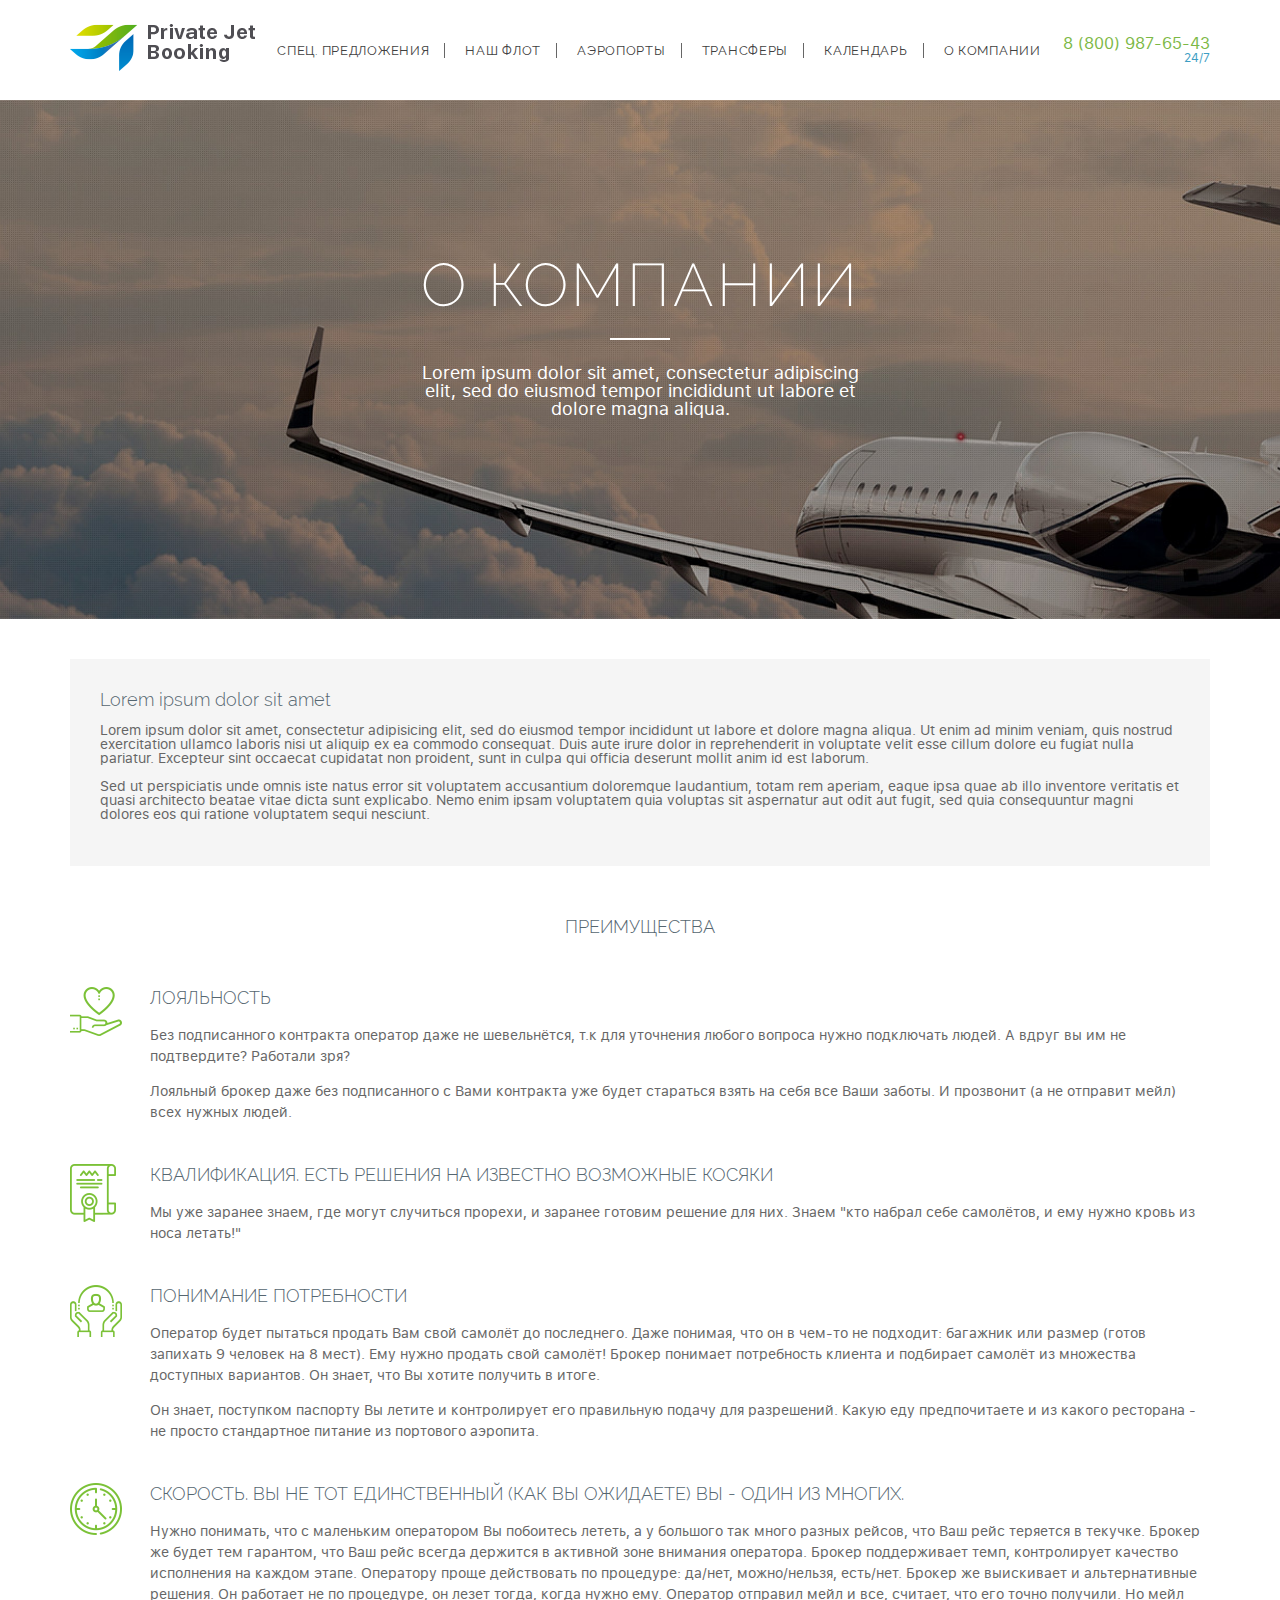
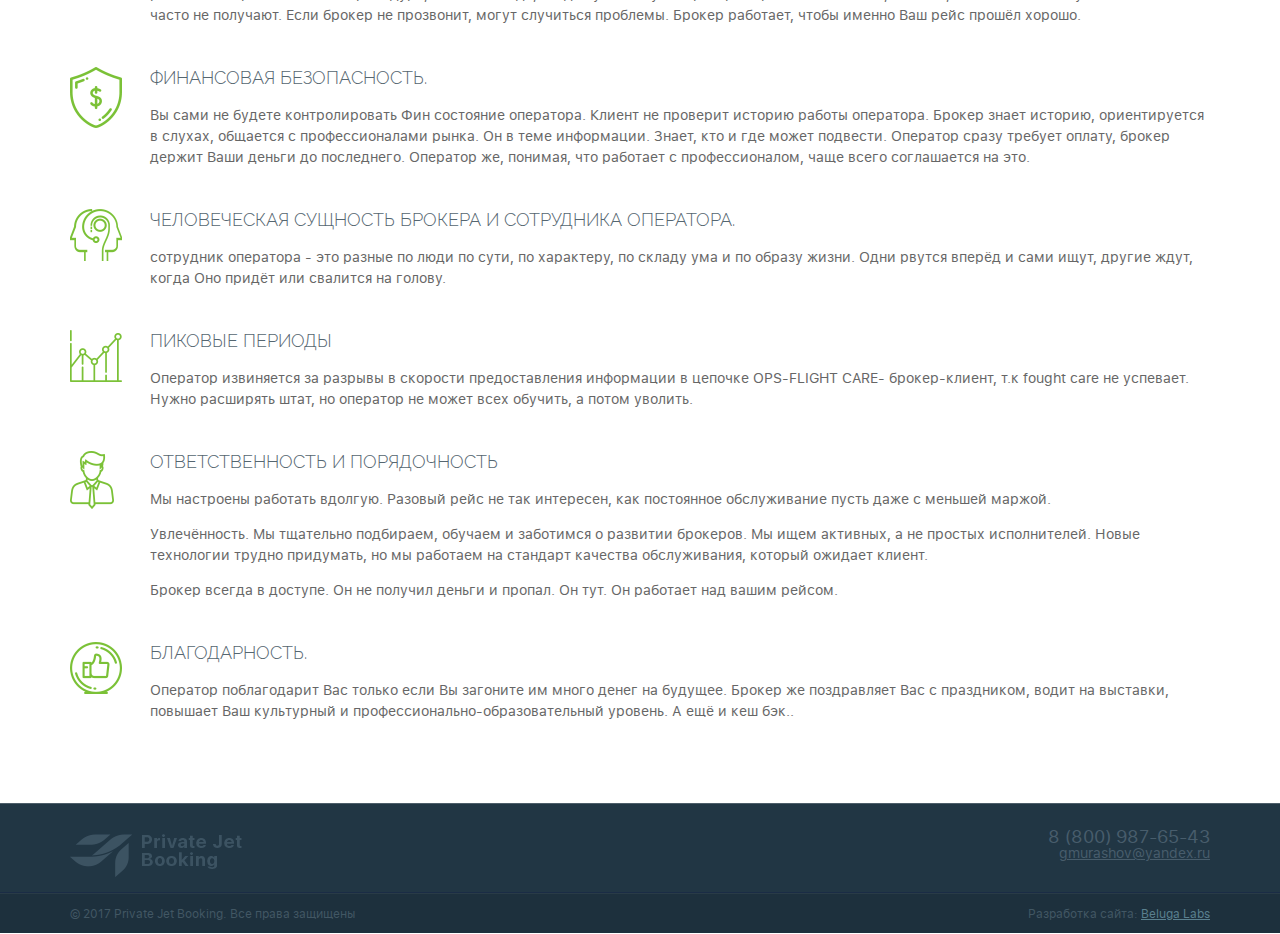
==== commit 3a325ebc: "fixes" ====
--- a/public/about.html
+++ b/public/about.html
@@ -24,89 +24,62 @@
         </div>
       </header>
       <main class="main-content">
-        <div style="background-image: url(img/calendar-bg.jpg)" class="page-top">
+        <div style="background-image: url(img/about-bg.jpg)" class="page-top">
           <div class="container">
-            <h1 class="page__title">Календарь</h1>
-            <p class="page__description">Lorem ipsum dolor sit amet, consectetur adipiscing</p>
+            <h1 class="page__title">О компании</h1>
+            <p class="page__description">Lorem ipsum dolor sit amet, consectetur adipiscing elit, sed do eiusmod tempor incididunt ut labore et dolore magna aliqua.</p>
           </div>
         </div>
         <div class="container">
-          <div class="with-sidebar cf">
-            <aside class="sidebar">
-              <h4 class="sidebar__heading">Популярные самолёты</h4><a href="#" class="jet-card">
-                <div style="background-image: url(img/j2.jpg)" class="jet-card__img"></div>
-                <div class="jet-card__inner">
-                  <div class="jet-card__title">Bombardier-Global-6000 Private Fly</div>
-                  <div class="jet-card__description">Lorem ipsum dolor sit amet, consectetur adipiscing elit, sed do eiusmod tempor incididunt ut labore et.</div>
-                  <div class="jet-card__info">
-                    <div class="jet-card__info-item jet-card__info-passengers">8 чел</div>
-                    <div class="jet-card__info-item jet-card__info-distance">3000 км</div>
-                    <div class="jet-card__info-item jet-card__info-speed">800 км/ч</div>
-                  </div>
-                </div></a><a href="#" class="jet-card">
-                <div style="background-image: url(img/j2.jpg)" class="jet-card__img"></div>
-                <div class="jet-card__inner">
-                  <div class="jet-card__title">Bombardier-Global-6000 Private Fly</div>
-                  <div class="jet-card__description">Lorem ipsum dolor sit amet, consectetur adipiscing elit, sed do eiusmod tempor incididunt ut labore et.</div>
-                  <div class="jet-card__info">
-                    <div class="jet-card__info-item jet-card__info-passengers">8 чел</div>
-                    <div class="jet-card__info-item jet-card__info-distance">3000 км</div>
-                    <div class="jet-card__info-item jet-card__info-speed">800 км/ч</div>
-                  </div>
-                </div></a>
-            </aside>
-            <div class="with-sidebar__content">
-              <div class="about__top">
-                <p class="about__top-title">Lorem ipsum dolor sit amet</p>
-                <p>Lorem ipsum dolor sit amet, consectetur adipisicing elit, sed do eiusmod tempor incididunt ut labore et dolore magna aliqua. Ut enim ad minim veniam, quis nostrud exercitation ullamco laboris nisi ut aliquip ex ea commodo consequat. Duis aute irure dolor in reprehenderit in voluptate velit esse cillum dolore eu fugiat nulla pariatur. Excepteur sint occaecat cupidatat non proident, sunt in culpa qui officia deserunt mollit anim id est laborum. </p>
-                <p>Sed ut perspiciatis unde omnis iste natus error sit voluptatem accusantium doloremque laudantium, totam rem aperiam, eaque ipsa quae ab illo inventore veritatis et quasi architecto beatae vitae dicta sunt explicabo. Nemo enim ipsam voluptatem quia voluptas sit aspernatur aut odit aut fugit, sed quia consequuntur magni dolores eos qui ratione voluptatem sequi nesciunt.</p>
-              </div>
-              <div class="about-advantages">
-                <h2 class="about-advantages__title">ПРЕИМУЩЕСТВА </h2>
-                <ul class="about-advantages__list">
-                  <li style="background-image: url(img/ab-i1.png)" class="about-advantages__item">
-                    <p class="about-advantages__heading">ЛОЯЛЬНОСТЬ</p>
-                    <p>Без подписанного контракта оператор даже не шевельнётся, т.к для уточнения любого вопроса нужно подключать людей. А вдруг вы им не подтвердите? Работали зря?</p>
-                    <p>Лояльный брокер даже без подписанного с Вами контракта уже будет стараться взять на себя все Ваши заботы. И прозвонит (а не отправит мейл) всех нужных людей. </p>
-                  </li>
-                  <li style="background-image: url(img/ab-i2.png)" class="about-advantages__item">
-                    <p class="about-advantages__heading">КВАЛИФИКАЦИЯ. ЕСТЬ РЕШЕНИЯ НА ИЗВЕСТНО ВОЗМОЖНЫЕ КОСЯКИ</p>
-                    <p>Мы уже заранее знаем, где могут случиться прорехи, и заранее готовим решение для них. Знаем "кто набрал себе самолётов, и ему нужно кровь из носа летать!"</p>
-                  </li>
-                  <li style="background-image: url(img/ab-i3.png)" class="about-advantages__item">
-                    <p class="about-advantages__heading">ПОНИМАНИЕ ПОТРЕБНОСТИ</p>
-                    <p>Оператор будет пытаться продать Вам свой самолёт до последнего. Даже понимая, что он в чем-то не подходит: багажник или размер (готов запихать 9 человек на 8 мест). Ему нужно продать свой самолёт! Брокер понимает потребность клиента и подбирает самолёт из множества доступных вариантов. Он знает, что Вы хотите получить в итоге. </p>
-                    <p>Он знает, поступком паспорту Вы летите и контролирует его правильную подачу для разрешений. Какую еду предпочитаете и из какого ресторана - не просто стандартное питание из портового аэропита. </p>
-                  </li>
-                  <li style="background-image: url(img/ab-i4.png)" class="about-advantages__item">
-                    <p class="about-advantages__heading">СКОРОСТЬ. ВЫ НЕ ТОТ ЕДИНСТВЕННЫЙ (как Вы ожидаете) ВЫ - ОДИН ИЗ МНОГИХ. </p>
-                    <p>Нужно понимать, что с маленьким оператором Вы побоитесь лететь, а у большого так много разных рейсов, что Ваш рейс теряется в текучке. Брокер же будет тем гарантом, что Ваш рейс всегда держится в активной зоне внимания оператора. Брокер поддерживает темп, контролирует качество исполнения на каждом этапе.  Оператору проще действовать по процедуре: да/нет, можно/нельзя, есть/нет. Брокер же выискивает и альтернативные решения. Он работает не по процедуре, он лезет тогда, когда нужно ему. Оператор отправил мейл и все, считает, что его точно получили. Но мейл часто не получают. Если брокер не прозвонит, могут случиться проблемы. Брокер работает, чтобы именно Ваш рейс прошёл хорошо. </p>
-                  </li>
-                  <li style="background-image: url(img/ab-i5.png)" class="about-advantages__item">
-                    <p class="about-advantages__heading">ФИНАНСОВАЯ БЕЗОПАСНОСТЬ. </p>
-                    <p>Вы сами не будете контролировать Фин состояние оператора. Клиент не проверит историю работы оператора. Брокер знает историю, ориентируется в слухах, общается с профессионалами рынка. Он в теме информации. Знает, кто и где может подвести. Оператор сразу требует оплату, брокер держит Ваши деньги до последнего. Оператор же, понимая, что работает с профессионалом, чаще всего соглашается на это. </p>
-                  </li>
-                  <li style="background-image: url(img/ab-i6.png)" class="about-advantages__item">
-                    <p class="about-advantages__heading">ЧЕЛОВЕЧЕСКАЯ СУЩНОСТЬ БРОКЕРА И СОТРУДНИКА ОПЕРАТОРА. </p>
-                    <p>сотрудник оператора - это разные по люди по сути, по характеру, по складу ума и по образу жизни. Одни рвутся вперёд и сами ищут, другие ждут, когда Оно придёт или свалится на голову.</p>
-                  </li>
-                  <li style="background-image: url(img/ab-i7.png)" class="about-advantages__item">
-                    <p class="about-advantages__heading">ПИКОВЫЕ ПЕРИОДЫ</p>
-                    <p>Оператор извиняется за разрывы в скорости предоставления информации в цепочке OPS-FLIGHT CARE- брокер-клиент, т.к fought care не успевает. Нужно расширять штат, но оператор не может всех обучить, а потом уволить. </p>
-                  </li>
-                  <li style="background-image: url(img/ab-i8.png)" class="about-advantages__item">
-                    <p class="about-advantages__heading">ОТВЕТСТВЕННОСТЬ И ПОРЯДОЧНОСТЬ</p>
-                    <p>Мы настроены работать вдолгую. Разовый рейс не так интересен, как постоянное обслуживание пусть даже с меньшей маржой. </p>
-                    <p>Увлечённость. Мы тщательно подбираем, обучаем и заботимся о развитии брокеров. Мы ищем активных, а не простых исполнителей. Новые технологии трудно придумать, но мы работаем на стандарт качества обслуживания, который ожидает клиент. </p>
-                    <p>Брокер всегда в доступе. Он не получил деньги и пропал. Он тут. Он работает над вашим рейсом. </p>
-                  </li>
-                  <li style="background-image: url(img/ab-i9.png)" class="about-advantages__item">
-                    <p class="about-advantages__heading">БЛАГОДАРНОСТЬ. </p>
-                    <p>Оператор поблагодарит Вас только если Вы загоните им много денег на будущее. Брокер же поздравляет Вас с праздником, водит на выставки, повышает Ваш культурный и профессионально-образовательный уровень. А ещё и кеш бэк..</p>
-                  </li>
-                </ul>
-              </div>
-            </div>
+          <div class="about__top">
+            <p class="about__top-title">Lorem ipsum dolor sit amet</p>
+            <p>Lorem ipsum dolor sit amet, consectetur adipisicing elit, sed do eiusmod tempor incididunt ut labore et dolore magna aliqua. Ut enim ad minim veniam, quis nostrud exercitation ullamco laboris nisi ut aliquip ex ea commodo consequat. Duis aute irure dolor in reprehenderit in voluptate velit esse cillum dolore eu fugiat nulla pariatur. Excepteur sint occaecat cupidatat non proident, sunt in culpa qui officia deserunt mollit anim id est laborum. </p>
+            <p>Sed ut perspiciatis unde omnis iste natus error sit voluptatem accusantium doloremque laudantium, totam rem aperiam, eaque ipsa quae ab illo inventore veritatis et quasi architecto beatae vitae dicta sunt explicabo. Nemo enim ipsam voluptatem quia voluptas sit aspernatur aut odit aut fugit, sed quia consequuntur magni dolores eos qui ratione voluptatem sequi nesciunt.</p>
+          </div>
+          <div class="about-advantages">
+            <h2 class="about-advantages__title">ПРЕИМУЩЕСТВА </h2>
+            <ul class="about-advantages__list">
+              <li style="background-image: url(img/ab-i1.png)" class="about-advantages__item">
+                <p class="about-advantages__heading">ЛОЯЛЬНОСТЬ</p>
+                <p>Без подписанного контракта оператор даже не шевельнётся, т.к для уточнения любого вопроса нужно подключать людей. А вдруг вы им не подтвердите? Работали зря?</p>
+                <p>Лояльный брокер даже без подписанного с Вами контракта уже будет стараться взять на себя все Ваши заботы. И прозвонит (а не отправит мейл) всех нужных людей. </p>
+              </li>
+              <li style="background-image: url(img/ab-i2.png)" class="about-advantages__item">
+                <p class="about-advantages__heading">КВАЛИФИКАЦИЯ. ЕСТЬ РЕШЕНИЯ НА ИЗВЕСТНО ВОЗМОЖНЫЕ КОСЯКИ</p>
+                <p>Мы уже заранее знаем, где могут случиться прорехи, и заранее готовим решение для них. Знаем "кто набрал себе самолётов, и ему нужно кровь из носа летать!"</p>
+              </li>
+              <li style="background-image: url(img/ab-i3.png)" class="about-advantages__item">
+                <p class="about-advantages__heading">ПОНИМАНИЕ ПОТРЕБНОСТИ</p>
+                <p>Оператор будет пытаться продать Вам свой самолёт до последнего. Даже понимая, что он в чем-то не подходит: багажник или размер (готов запихать 9 человек на 8 мест). Ему нужно продать свой самолёт! Брокер понимает потребность клиента и подбирает самолёт из множества доступных вариантов. Он знает, что Вы хотите получить в итоге. </p>
+                <p>Он знает, поступком паспорту Вы летите и контролирует его правильную подачу для разрешений. Какую еду предпочитаете и из какого ресторана - не просто стандартное питание из портового аэропита. </p>
+              </li>
+              <li style="background-image: url(img/ab-i4.png)" class="about-advantages__item">
+                <p class="about-advantages__heading">СКОРОСТЬ. ВЫ НЕ ТОТ ЕДИНСТВЕННЫЙ (как Вы ожидаете) ВЫ - ОДИН ИЗ МНОГИХ. </p>
+                <p>Нужно понимать, что с маленьким оператором Вы побоитесь лететь, а у большого так много разных рейсов, что Ваш рейс теряется в текучке. Брокер же будет тем гарантом, что Ваш рейс всегда держится в активной зоне внимания оператора. Брокер поддерживает темп, контролирует качество исполнения на каждом этапе.  Оператору проще действовать по процедуре: да/нет, можно/нельзя, есть/нет. Брокер же выискивает и альтернативные решения. Он работает не по процедуре, он лезет тогда, когда нужно ему. Оператор отправил мейл и все, считает, что его точно получили. Но мейл часто не получают. Если брокер не прозвонит, могут случиться проблемы. Брокер работает, чтобы именно Ваш рейс прошёл хорошо. </p>
+              </li>
+              <li style="background-image: url(img/ab-i5.png)" class="about-advantages__item">
+                <p class="about-advantages__heading">ФИНАНСОВАЯ БЕЗОПАСНОСТЬ. </p>
+                <p>Вы сами не будете контролировать Фин состояние оператора. Клиент не проверит историю работы оператора. Брокер знает историю, ориентируется в слухах, общается с профессионалами рынка. Он в теме информации. Знает, кто и где может подвести. Оператор сразу требует оплату, брокер держит Ваши деньги до последнего. Оператор же, понимая, что работает с профессионалом, чаще всего соглашается на это. </p>
+              </li>
+              <li style="background-image: url(img/ab-i6.png)" class="about-advantages__item">
+                <p class="about-advantages__heading">ЧЕЛОВЕЧЕСКАЯ СУЩНОСТЬ БРОКЕРА И СОТРУДНИКА ОПЕРАТОРА. </p>
+                <p>сотрудник оператора - это разные по люди по сути, по характеру, по складу ума и по образу жизни. Одни рвутся вперёд и сами ищут, другие ждут, когда Оно придёт или свалится на голову.</p>
+              </li>
+              <li style="background-image: url(img/ab-i7.png)" class="about-advantages__item">
+                <p class="about-advantages__heading">ПИКОВЫЕ ПЕРИОДЫ</p>
+                <p>Оператор извиняется за разрывы в скорости предоставления информации в цепочке OPS-FLIGHT CARE- брокер-клиент, т.к fought care не успевает. Нужно расширять штат, но оператор не может всех обучить, а потом уволить. </p>
+              </li>
+              <li style="background-image: url(img/ab-i8.png)" class="about-advantages__item">
+                <p class="about-advantages__heading">ОТВЕТСТВЕННОСТЬ И ПОРЯДОЧНОСТЬ</p>
+                <p>Мы настроены работать вдолгую. Разовый рейс не так интересен, как постоянное обслуживание пусть даже с меньшей маржой. </p>
+                <p>Увлечённость. Мы тщательно подбираем, обучаем и заботимся о развитии брокеров. Мы ищем активных, а не простых исполнителей. Новые технологии трудно придумать, но мы работаем на стандарт качества обслуживания, который ожидает клиент. </p>
+                <p>Брокер всегда в доступе. Он не получил деньги и пропал. Он тут. Он работает над вашим рейсом. </p>
+              </li>
+              <li style="background-image: url(img/ab-i9.png)" class="about-advantages__item">
+                <p class="about-advantages__heading">БЛАГОДАРНОСТЬ. </p>
+                <p>Оператор поблагодарит Вас только если Вы загоните им много денег на будущее. Брокер же поздравляет Вас с праздником, водит на выставки, повышает Ваш культурный и профессионально-образовательный уровень. А ещё и кеш бэк..</p>
+              </li>
+            </ul>
           </div>
         </div>
       </main>
--- a/public/css/style.min.css
+++ b/public/css/style.min.css
@@ -6,5 +6,5 @@
  * Datepicker for Bootstrap v1.7.0-RC3 (https://github.com/uxsolutions/bootstrap-datepicker)
  *
  * Licensed under the Apache License v2.0 (http://www.apache.org/licenses/LICENSE-2.0)
- */.datepicker{padding:4px;border-radius:4px;direction:ltr}.datepicker-inline{width:220px}.datepicker-rtl{direction:rtl}.datepicker-rtl.dropdown-menu{left:auto}.datepicker-rtl table tr td span{float:right}.datepicker-dropdown{top:0;left:0}.datepicker-dropdown:before{content:"";display:inline-block;border-left:7px solid transparent;border-right:7px solid transparent;border-bottom:7px solid #999;border-top:0;border-bottom-color:rgba(0,0,0,.2);position:absolute}.datepicker-dropdown:after{content:"";display:inline-block;border-left:6px solid transparent;border-right:6px solid transparent;border-bottom:6px solid #fff;border-top:0;position:absolute}.datepicker-dropdown.datepicker-orient-left:before{left:6px}.datepicker-dropdown.datepicker-orient-left:after{left:7px}.datepicker-dropdown.datepicker-orient-right:before{right:6px}.datepicker-dropdown.datepicker-orient-right:after{right:7px}.datepicker-dropdown.datepicker-orient-bottom:before{top:-7px}.datepicker-dropdown.datepicker-orient-bottom:after{top:-6px}.datepicker-dropdown.datepicker-orient-top:before{bottom:-7px;border-bottom:0;border-top:7px solid #999}.datepicker-dropdown.datepicker-orient-top:after{bottom:-6px;border-bottom:0;border-top:6px solid #fff}.datepicker table{margin:0;-webkit-touch-callout:none;-webkit-user-select:none;-moz-user-select:none;-ms-user-select:none;user-select:none}.datepicker td,.datepicker th{text-align:center;width:20px;height:20px;border-radius:4px;border:none}.table-striped .datepicker table tr td,.table-striped .datepicker table tr th{background-color:transparent}.datepicker table tr td.day.focused,.datepicker table tr td.day:hover{background:#eee;cursor:pointer}.datepicker table tr td.new,.datepicker table tr td.old{color:#999}.datepicker table tr td.disabled,.datepicker table tr td.disabled:hover{background:none;color:#999;cursor:default}.datepicker table tr td.highlighted{background:#d9edf7;border-radius:0}.datepicker table tr td.today,.datepicker table tr td.today.disabled,.datepicker table tr td.today.disabled:hover,.datepicker table tr td.today:hover{background-color:#fde19a;background-image:linear-gradient(180deg,#fdd49a,#fdf59a);background-repeat:repeat-x;filter:progid:DXImageTransform.Microsoft.gradient(startColorstr="#fdd49a",endColorstr="#fdf59a",GradientType=0);border-color:#fdf59a #fdf59a #fbed50;border-color:rgba(0,0,0,.1) rgba(0,0,0,.1) rgba(0,0,0,.25);filter:progid:DXImageTransform.Microsoft.gradient(enabled=false);color:#000}.datepicker table tr td.today.active,.datepicker table tr td.today.disabled,.datepicker table tr td.today.disabled.active,.datepicker table tr td.today.disabled.disabled,.datepicker table tr td.today.disabled:active,.datepicker table tr td.today.disabled:hover,.datepicker table tr td.today.disabled:hover.active,.datepicker table tr td.today.disabled:hover.disabled,.datepicker table tr td.today.disabled:hover:active,.datepicker table tr td.today.disabled:hover:hover,.datepicker table tr td.today.disabled:hover[disabled],.datepicker table tr td.today.disabled[disabled],.datepicker table tr td.today:active,.datepicker table tr td.today:hover,.datepicker table tr td.today:hover.active,.datepicker table tr td.today:hover.disabled,.datepicker table tr td.today:hover:active,.datepicker table tr td.today:hover:hover,.datepicker table tr td.today:hover[disabled],.datepicker table tr td.today[disabled]{background-color:#fdf59a}.datepicker table tr td.today.active,.datepicker table tr td.today.disabled.active,.datepicker table tr td.today.disabled:active,.datepicker table tr td.today.disabled:hover.active,.datepicker table tr td.today.disabled:hover:active,.datepicker table tr td.today:active,.datepicker table tr td.today:hover.active,.datepicker table tr td.today:hover:active{background-color:#fbf069\9}.datepicker table tr td.today:hover:hover{color:#000}.datepicker table tr td.today.active:hover{color:#fff}.datepicker table tr td.range,.datepicker table tr td.range.disabled,.datepicker table tr td.range.disabled:hover,.datepicker table tr td.range:hover{background:#eee;border-radius:0}.datepicker table tr td.range.today,.datepicker table tr td.range.today.disabled,.datepicker table tr td.range.today.disabled:hover,.datepicker table tr td.range.today:hover{background-color:#f3d17a;background-image:linear-gradient(180deg,#f3c17a,#f3e97a);background-repeat:repeat-x;filter:progid:DXImageTransform.Microsoft.gradient(startColorstr="#f3c17a",endColorstr="#f3e97a",GradientType=0);border-color:#f3e97a #f3e97a #edde34;border-color:rgba(0,0,0,.1) rgba(0,0,0,.1) rgba(0,0,0,.25);filter:progid:DXImageTransform.Microsoft.gradient(enabled=false);border-radius:0}.datepicker table tr td.range.today.active,.datepicker table tr td.range.today.disabled,.datepicker table tr td.range.today.disabled.active,.datepicker table tr td.range.today.disabled.disabled,.datepicker table tr td.range.today.disabled:active,.datepicker table tr td.range.today.disabled:hover,.datepicker table tr td.range.today.disabled:hover.active,.datepicker table tr td.range.today.disabled:hover.disabled,.datepicker table tr td.range.today.disabled:hover:active,.datepicker table tr td.range.today.disabled:hover:hover,.datepicker table tr td.range.today.disabled:hover[disabled],.datepicker table tr td.range.today.disabled[disabled],.datepicker table tr td.range.today:active,.datepicker table tr td.range.today:hover,.datepicker table tr td.range.today:hover.active,.datepicker table tr td.range.today:hover.disabled,.datepicker table tr td.range.today:hover:active,.datepicker table tr td.range.today:hover:hover,.datepicker table tr td.range.today:hover[disabled],.datepicker table tr td.range.today[disabled]{background-color:#f3e97a}.datepicker table tr td.range.today.active,.datepicker table tr td.range.today.disabled.active,.datepicker table tr td.range.today.disabled:active,.datepicker table tr td.range.today.disabled:hover.active,.datepicker table tr td.range.today.disabled:hover:active,.datepicker table tr td.range.today:active,.datepicker table tr td.range.today:hover.active,.datepicker table tr td.range.today:hover:active{background-color:#efe24b\9}.datepicker table tr td.selected,.datepicker table tr td.selected.disabled,.datepicker table tr td.selected.disabled:hover,.datepicker table tr td.selected:hover{background-color:#9e9e9e;background-image:linear-gradient(180deg,#b3b3b3,gray);background-repeat:repeat-x;filter:progid:DXImageTransform.Microsoft.gradient(startColorstr="#b3b3b3",endColorstr="#808080",GradientType=0);border-color:gray gray #595959;border-color:rgba(0,0,0,.1) rgba(0,0,0,.1) rgba(0,0,0,.25);filter:progid:DXImageTransform.Microsoft.gradient(enabled=false);color:#fff;text-shadow:0 -1px 0 rgba(0,0,0,.25)}.datepicker table tr td.selected.active,.datepicker table tr td.selected.disabled,.datepicker table tr td.selected.disabled.active,.datepicker table tr td.selected.disabled.disabled,.datepicker table tr td.selected.disabled:active,.datepicker table tr td.selected.disabled:hover,.datepicker table tr td.selected.disabled:hover.active,.datepicker table tr td.selected.disabled:hover.disabled,.datepicker table tr td.selected.disabled:hover:active,.datepicker table tr td.selected.disabled:hover:hover,.datepicker table tr td.selected.disabled:hover[disabled],.datepicker table tr td.selected.disabled[disabled],.datepicker table tr td.selected:active,.datepicker table tr td.selected:hover,.datepicker table tr td.selected:hover.active,.datepicker table tr td.selected:hover.disabled,.datepicker table tr td.selected:hover:active,.datepicker table tr td.selected:hover:hover,.datepicker table tr td.selected:hover[disabled],.datepicker table tr td.selected[disabled]{background-color:gray}.datepicker table tr td.selected.active,.datepicker table tr td.selected.disabled.active,.datepicker table tr td.selected.disabled:active,.datepicker table tr td.selected.disabled:hover.active,.datepicker table tr td.selected.disabled:hover:active,.datepicker table tr td.selected:active,.datepicker table tr td.selected:hover.active,.datepicker table tr td.selected:hover:active{background-color:#666\9}.datepicker table tr td.active,.datepicker table tr td.active.disabled,.datepicker table tr td.active.disabled:hover,.datepicker table tr td.active:hover{background-color:#006dcc;background-image:linear-gradient(180deg,#08c,#04c);background-repeat:repeat-x;filter:progid:DXImageTransform.Microsoft.gradient(startColorstr="#08c",endColorstr="#0044cc",GradientType=0);border-color:#04c #04c #002a80;border-color:rgba(0,0,0,.1) rgba(0,0,0,.1) rgba(0,0,0,.25);filter:progid:DXImageTransform.Microsoft.gradient(enabled=false);color:#fff;text-shadow:0 -1px 0 rgba(0,0,0,.25)}.datepicker table tr td.active.active,.datepicker table tr td.active.disabled,.datepicker table tr td.active.disabled.active,.datepicker table tr td.active.disabled.disabled,.datepicker table tr td.active.disabled:active,.datepicker table tr td.active.disabled:hover,.datepicker table tr td.active.disabled:hover.active,.datepicker table tr td.active.disabled:hover.disabled,.datepicker table tr td.active.disabled:hover:active,.datepicker table tr td.active.disabled:hover:hover,.datepicker table tr td.active.disabled:hover[disabled],.datepicker table tr td.active.disabled[disabled],.datepicker table tr td.active:active,.datepicker table tr td.active:hover,.datepicker table tr td.active:hover.active,.datepicker table tr td.active:hover.disabled,.datepicker table tr td.active:hover:active,.datepicker table tr td.active:hover:hover,.datepicker table tr td.active:hover[disabled],.datepicker table tr td.active[disabled]{background-color:#04c}.datepicker table tr td.active.active,.datepicker table tr td.active.disabled.active,.datepicker table tr td.active.disabled:active,.datepicker table tr td.active.disabled:hover.active,.datepicker table tr td.active.disabled:hover:active,.datepicker table tr td.active:active,.datepicker table tr td.active:hover.active,.datepicker table tr td.active:hover:active{background-color:#039\9}.datepicker table tr td span{display:block;width:23%;height:54px;line-height:54px;float:left;margin:1%;cursor:pointer;border-radius:4px}.datepicker table tr td span.focused,.datepicker table tr td span:hover{background:#eee}.datepicker table tr td span.disabled,.datepicker table tr td span.disabled:hover{background:none;color:#999;cursor:default}.datepicker table tr td span.active,.datepicker table tr td span.active.disabled,.datepicker table tr td span.active.disabled:hover,.datepicker table tr td span.active:hover{background-color:#006dcc;background-image:linear-gradient(180deg,#08c,#04c);background-repeat:repeat-x;filter:progid:DXImageTransform.Microsoft.gradient(startColorstr="#08c",endColorstr="#0044cc",GradientType=0);border-color:#04c #04c #002a80;border-color:rgba(0,0,0,.1) rgba(0,0,0,.1) rgba(0,0,0,.25);filter:progid:DXImageTransform.Microsoft.gradient(enabled=false);color:#fff;text-shadow:0 -1px 0 rgba(0,0,0,.25)}.datepicker table tr td span.active.active,.datepicker table tr td span.active.disabled,.datepicker table tr td span.active.disabled.active,.datepicker table tr td span.active.disabled.disabled,.datepicker table tr td span.active.disabled:active,.datepicker table tr td span.active.disabled:hover,.datepicker table tr td span.active.disabled:hover.active,.datepicker table tr td span.active.disabled:hover.disabled,.datepicker table tr td span.active.disabled:hover:active,.datepicker table tr td span.active.disabled:hover:hover,.datepicker table tr td span.active.disabled:hover[disabled],.datepicker table tr td span.active.disabled[disabled],.datepicker table tr td span.active:active,.datepicker table tr td span.active:hover,.datepicker table tr td span.active:hover.active,.datepicker table tr td span.active:hover.disabled,.datepicker table tr td span.active:hover:active,.datepicker table tr td span.active:hover:hover,.datepicker table tr td span.active:hover[disabled],.datepicker table tr td span.active[disabled]{background-color:#04c}.datepicker table tr td span.active.active,.datepicker table tr td span.active.disabled.active,.datepicker table tr td span.active.disabled:active,.datepicker table tr td span.active.disabled:hover.active,.datepicker table tr td span.active.disabled:hover:active,.datepicker table tr td span.active:active,.datepicker table tr td span.active:hover.active,.datepicker table tr td span.active:hover:active{background-color:#039\9}.datepicker table tr td span.new,.datepicker table tr td span.old{color:#999}.datepicker .datepicker-switch{width:145px}.datepicker .datepicker-switch,.datepicker .next,.datepicker .prev,.datepicker tfoot tr th{cursor:pointer}.datepicker .datepicker-switch:hover,.datepicker .next:hover,.datepicker .prev:hover,.datepicker tfoot tr th:hover{background:#eee}.datepicker .next.disabled,.datepicker .prev.disabled{visibility:hidden}.datepicker .cw{font-size:10px;width:12px;padding:0 2px 0 5px;vertical-align:middle}.input-append.date .add-on,.input-prepend.date .add-on{cursor:pointer}.input-append.date .add-on i,.input-prepend.date .add-on i{margin-top:3px}.input-daterange input{text-align:center}.input-daterange input:first-child{border-radius:3px 0 0 3px}.input-daterange input:last-child{border-radius:0 3px 3px 0}.input-daterange .add-on{display:inline-block;width:auto;min-width:16px;height:20px;padding:4px 5px;font-weight:400;line-height:20px;text-align:center;text-shadow:0 1px 0 #fff;vertical-align:middle;background-color:#eee;border:1px solid #ccc;margin-left:-5px;margin-right:-5px}.datepicker.dropdown-menu{position:absolute;top:100%;left:0;z-index:6;float:left;display:none;min-width:160px;list-style:none;background-color:#fff;border:1px solid #ccc;border:1px solid rgba(0,0,0,.2);border-radius:5px;box-shadow:0 5px 10px rgba(0,0,0,.2);background-clip:padding-box;*border-right-width:2px;*border-bottom-width:2px;color:#333;font-size:13px;line-height:20px}.datepicker.datepicker-inline td,.datepicker.datepicker-inline th,.datepicker.dropdown-menu td,.datepicker.dropdown-menu th{padding:4px 5px}table.dataTable{width:100%;margin:0 auto;clear:both;border-collapse:separate;border-spacing:0}table.dataTable tfoot th,table.dataTable thead th{font-weight:700}table.dataTable thead td,table.dataTable thead th{padding:10px 18px;border-bottom:1px solid #111}table.dataTable thead td:active,table.dataTable thead th:active{outline:none}table.dataTable tfoot td,table.dataTable tfoot th{padding:10px 18px 6px;border-top:1px solid #111}table.dataTable thead .sorting,table.dataTable thead .sorting_asc,table.dataTable thead .sorting_asc_disabled,table.dataTable thead .sorting_desc,table.dataTable thead .sorting_desc_disabled{cursor:pointer;*cursor:hand;background-repeat:no-repeat;background-position:100%}table.dataTable thead .sorting{background-image:url(../img/sort_both.png)}table.dataTable thead .sorting_asc{background-image:url(../img/sort_asc.png)}table.dataTable thead .sorting_desc{background-image:url(../img/sort_desc.png)}table.dataTable thead .sorting_asc_disabled{background-image:url(../img/sort_asc_disabled.png)}table.dataTable thead .sorting_desc_disabled{background-image:url(../img/sort_desc_disabled.png)}table.dataTable tbody tr{background-color:#fff}table.dataTable tbody tr.selected{background-color:#b0bed9}table.dataTable tbody td,table.dataTable tbody th{padding:8px 10px}table.dataTable.display tbody td,table.dataTable.display tbody th,table.dataTable.row-border tbody td,table.dataTable.row-border tbody th{border-top:1px solid #ddd}table.dataTable.display tbody tr:first-child td,table.dataTable.display tbody tr:first-child th,table.dataTable.row-border tbody tr:first-child td,table.dataTable.row-border tbody tr:first-child th{border-top:none}table.dataTable.cell-border tbody td,table.dataTable.cell-border tbody th{border-top:1px solid #ddd;border-right:1px solid #ddd}table.dataTable.cell-border tbody tr td:first-child,table.dataTable.cell-border tbody tr th:first-child{border-left:1px solid #ddd}table.dataTable.cell-border tbody tr:first-child td,table.dataTable.cell-border tbody tr:first-child th{border-top:none}table.dataTable.display tbody tr.odd,table.dataTable.stripe tbody tr.odd{background-color:#f9f9f9}table.dataTable.display tbody tr.odd.selected,table.dataTable.stripe tbody tr.odd.selected{background-color:#acbad4}table.dataTable.display tbody tr:hover,table.dataTable.hover tbody tr:hover{background-color:#f6f6f6}table.dataTable.display tbody tr:hover.selected,table.dataTable.hover tbody tr:hover.selected{background-color:#aab7d1}table.dataTable.display tbody tr>.sorting_1,table.dataTable.display tbody tr>.sorting_2,table.dataTable.display tbody tr>.sorting_3,table.dataTable.order-column tbody tr>.sorting_1,table.dataTable.order-column tbody tr>.sorting_2,table.dataTable.order-column tbody tr>.sorting_3{background-color:#fafafa}table.dataTable.display tbody tr.selected>.sorting_1,table.dataTable.display tbody tr.selected>.sorting_2,table.dataTable.display tbody tr.selected>.sorting_3,table.dataTable.order-column tbody tr.selected>.sorting_1,table.dataTable.order-column tbody tr.selected>.sorting_2,table.dataTable.order-column tbody tr.selected>.sorting_3{background-color:#acbad5}table.dataTable.display tbody tr.odd>.sorting_1,table.dataTable.order-column.stripe tbody tr.odd>.sorting_1{background-color:#f1f1f1}table.dataTable.display tbody tr.odd>.sorting_2,table.dataTable.order-column.stripe tbody tr.odd>.sorting_2{background-color:#f3f3f3}table.dataTable.display tbody tr.odd>.sorting_3,table.dataTable.order-column.stripe tbody tr.odd>.sorting_3{background-color:#f5f5f5}table.dataTable.display tbody tr.odd.selected>.sorting_1,table.dataTable.order-column.stripe tbody tr.odd.selected>.sorting_1{background-color:#a6b4cd}table.dataTable.display tbody tr.odd.selected>.sorting_2,table.dataTable.order-column.stripe tbody tr.odd.selected>.sorting_2{background-color:#a8b5cf}table.dataTable.display tbody tr.odd.selected>.sorting_3,table.dataTable.order-column.stripe tbody tr.odd.selected>.sorting_3{background-color:#a9b7d1}table.dataTable.display tbody tr.even>.sorting_1,table.dataTable.order-column.stripe tbody tr.even>.sorting_1{background-color:#fafafa}table.dataTable.display tbody tr.even>.sorting_2,table.dataTable.order-column.stripe tbody tr.even>.sorting_2{background-color:#fcfcfc}table.dataTable.display tbody tr.even>.sorting_3,table.dataTable.order-column.stripe tbody tr.even>.sorting_3{background-color:#fefefe}table.dataTable.display tbody tr.even.selected>.sorting_1,table.dataTable.order-column.stripe tbody tr.even.selected>.sorting_1{background-color:#acbad5}table.dataTable.display tbody tr.even.selected>.sorting_2,table.dataTable.order-column.stripe tbody tr.even.selected>.sorting_2{background-color:#aebcd6}table.dataTable.display tbody tr.even.selected>.sorting_3,table.dataTable.order-column.stripe tbody tr.even.selected>.sorting_3{background-color:#afbdd8}table.dataTable.display tbody tr:hover>.sorting_1,table.dataTable.order-column.hover tbody tr:hover>.sorting_1{background-color:#eaeaea}table.dataTable.display tbody tr:hover>.sorting_2,table.dataTable.order-column.hover tbody tr:hover>.sorting_2{background-color:#ececec}table.dataTable.display tbody tr:hover>.sorting_3,table.dataTable.order-column.hover tbody tr:hover>.sorting_3{background-color:#efefef}table.dataTable.display tbody tr:hover.selected>.sorting_1,table.dataTable.order-column.hover tbody tr:hover.selected>.sorting_1{background-color:#a2aec7}table.dataTable.display tbody tr:hover.selected>.sorting_2,table.dataTable.order-column.hover tbody tr:hover.selected>.sorting_2{background-color:#a3b0c9}table.dataTable.display tbody tr:hover.selected>.sorting_3,table.dataTable.order-column.hover tbody tr:hover.selected>.sorting_3{background-color:#a5b2cb}table.dataTable.no-footer{border-bottom:1px solid #111}table.dataTable.nowrap td,table.dataTable.nowrap th{white-space:nowrap}table.dataTable.compact thead td,table.dataTable.compact thead th{padding:4px 17px 4px 4px}table.dataTable.compact tbody td,table.dataTable.compact tbody th,table.dataTable.compact tfoot td,table.dataTable.compact tfoot th{padding:4px}table.dataTable td.dt-left,table.dataTable th.dt-left{text-align:left}table.dataTable td.dataTables_empty,table.dataTable td.dt-center,table.dataTable th.dt-center{text-align:center}table.dataTable td.dt-right,table.dataTable th.dt-right{text-align:right}table.dataTable td.dt-justify,table.dataTable th.dt-justify{text-align:justify}table.dataTable td.dt-nowrap,table.dataTable th.dt-nowrap{white-space:nowrap}table.dataTable tfoot td.dt-head-left,table.dataTable tfoot th.dt-head-left,table.dataTable thead td.dt-head-left,table.dataTable thead th.dt-head-left{text-align:left}table.dataTable tfoot td.dt-head-center,table.dataTable tfoot th.dt-head-center,table.dataTable thead td.dt-head-center,table.dataTable thead th.dt-head-center{text-align:center}table.dataTable tfoot td.dt-head-right,table.dataTable tfoot th.dt-head-right,table.dataTable thead td.dt-head-right,table.dataTable thead th.dt-head-right{text-align:right}table.dataTable tfoot td.dt-head-justify,table.dataTable tfoot th.dt-head-justify,table.dataTable thead td.dt-head-justify,table.dataTable thead th.dt-head-justify{text-align:justify}table.dataTable tfoot td.dt-head-nowrap,table.dataTable tfoot th.dt-head-nowrap,table.dataTable thead td.dt-head-nowrap,table.dataTable thead th.dt-head-nowrap{white-space:nowrap}table.dataTable tbody td.dt-body-left,table.dataTable tbody th.dt-body-left{text-align:left}table.dataTable tbody td.dt-body-center,table.dataTable tbody th.dt-body-center{text-align:center}table.dataTable tbody td.dt-body-right,table.dataTable tbody th.dt-body-right{text-align:right}table.dataTable tbody td.dt-body-justify,table.dataTable tbody th.dt-body-justify{text-align:justify}table.dataTable tbody td.dt-body-nowrap,table.dataTable tbody th.dt-body-nowrap{white-space:nowrap}table.dataTable,table.dataTable td,table.dataTable th{box-sizing:content-box}.dataTables_wrapper{position:relative;clear:both;*zoom:1;zoom:1}.dataTables_wrapper .dataTables_length{float:left}.dataTables_wrapper .dataTables_filter{float:right;text-align:right}.dataTables_wrapper .dataTables_filter input{margin-left:.5em}.dataTables_wrapper .dataTables_info{clear:both;float:left;padding-top:.755em}.dataTables_wrapper .dataTables_paginate{float:right;text-align:right;padding-top:.25em}.dataTables_wrapper .dataTables_paginate .paginate_button{box-sizing:border-box;display:inline-block;min-width:1.5em;padding:.5em 1em;margin-left:2px;text-align:center;text-decoration:none!important;cursor:pointer;*cursor:hand;color:#333!important;border:1px solid transparent;border-radius:2px}.dataTables_wrapper .dataTables_paginate .paginate_button.current,.dataTables_wrapper .dataTables_paginate .paginate_button.current:hover{color:#333!important;border:1px solid #979797;background-color:#fff;background:linear-gradient(180deg,#fff 0,#dcdcdc)}.dataTables_wrapper .dataTables_paginate .paginate_button.disabled,.dataTables_wrapper .dataTables_paginate .paginate_button.disabled:active,.dataTables_wrapper .dataTables_paginate .paginate_button.disabled:hover{cursor:default;color:#666!important;border:1px solid transparent;background:transparent;box-shadow:none}.dataTables_wrapper .dataTables_paginate .paginate_button:hover{color:#fff!important;border:1px solid #111;background-color:#585858;background:linear-gradient(180deg,#585858 0,#111)}.dataTables_wrapper .dataTables_paginate .paginate_button:active{outline:none;background-color:#2b2b2b;background:linear-gradient(180deg,#2b2b2b 0,#0c0c0c);box-shadow:inset 0 0 3px #111}.dataTables_wrapper .dataTables_paginate .ellipsis{padding:0 1em}.dataTables_wrapper .dataTables_processing{position:absolute;top:50%;left:50%;width:100%;height:40px;margin-left:-50%;margin-top:-25px;padding-top:20px;text-align:center;font-size:1.2em;background-color:#fff;background:linear-gradient(90deg,hsla(0,0%,100%,0) 0,hsla(0,0%,100%,.9) 25%,hsla(0,0%,100%,.9) 75%,hsla(0,0%,100%,0))}.dataTables_wrapper .dataTables_filter,.dataTables_wrapper .dataTables_info,.dataTables_wrapper .dataTables_length,.dataTables_wrapper .dataTables_paginate,.dataTables_wrapper .dataTables_processing{color:#333}.dataTables_wrapper .dataTables_scroll{clear:both}.dataTables_wrapper .dataTables_scroll div.dataTables_scrollBody{*margin-top:-1px;-webkit-overflow-scrolling:touch}.dataTables_wrapper .dataTables_scroll div.dataTables_scrollBody>table>tbody>tr>td,.dataTables_wrapper .dataTables_scroll div.dataTables_scrollBody>table>tbody>tr>th,.dataTables_wrapper .dataTables_scroll div.dataTables_scrollBody>table>thead>tr>td,.dataTables_wrapper .dataTables_scroll div.dataTables_scrollBody>table>thead>tr>th{vertical-align:middle}.dataTables_wrapper .dataTables_scroll div.dataTables_scrollBody>table>tbody>tr>td>div.dataTables_sizing,.dataTables_wrapper .dataTables_scroll div.dataTables_scrollBody>table>tbody>tr>th>div.dataTables_sizing,.dataTables_wrapper .dataTables_scroll div.dataTables_scrollBody>table>thead>tr>td>div.dataTables_sizing,.dataTables_wrapper .dataTables_scroll div.dataTables_scrollBody>table>thead>tr>th>div.dataTables_sizing{height:0;overflow:hidden;margin:0!important;padding:0!important}.dataTables_wrapper.no-footer .dataTables_scrollBody{border-bottom:1px solid #111}.dataTables_wrapper.no-footer div.dataTables_scrollBody>table,.dataTables_wrapper.no-footer div.dataTables_scrollHead>table{border-bottom:none}.dataTables_wrapper:after{visibility:hidden;display:block;content:"";clear:both;height:0}table.dataTable.dtr-inline.collapsed>tbody>tr>td.child,table.dataTable.dtr-inline.collapsed>tbody>tr>td.dataTables_empty,table.dataTable.dtr-inline.collapsed>tbody>tr>th.child{cursor:default!important}table.dataTable.dtr-inline.collapsed>tbody>tr>td.child:before,table.dataTable.dtr-inline.collapsed>tbody>tr>td.dataTables_empty:before,table.dataTable.dtr-inline.collapsed>tbody>tr>th.child:before{display:none!important}table.dataTable.dtr-inline.collapsed>tbody>tr>td:first-child,table.dataTable.dtr-inline.collapsed>tbody>tr>th:first-child{position:relative;padding-left:30px;cursor:pointer}table.dataTable.dtr-inline.collapsed>tbody>tr>td:first-child:before,table.dataTable.dtr-inline.collapsed>tbody>tr>th:first-child:before{top:9px;left:4px;height:14px;width:14px;display:block;position:absolute;color:#fff;border:2px solid #fff;border-radius:14px;box-shadow:0 0 3px #444;box-sizing:content-box;text-align:center;font-family:Courier New,Courier,monospace;line-height:14px;content:"+";background-color:#31b131}table.dataTable.dtr-inline.collapsed>tbody>tr.parent>td:first-child:before,table.dataTable.dtr-inline.collapsed>tbody>tr.parent>th:first-child:before{content:"-";background-color:#d33333}table.dataTable.dtr-inline.collapsed>tbody>tr.child td:before{display:none}table.dataTable.dtr-inline.collapsed.compact>tbody>tr>td:first-child,table.dataTable.dtr-inline.collapsed.compact>tbody>tr>th:first-child{padding-left:27px}table.dataTable.dtr-inline.collapsed.compact>tbody>tr>td:first-child:before,table.dataTable.dtr-inline.collapsed.compact>tbody>tr>th:first-child:before{top:5px;left:4px;height:14px;width:14px;border-radius:14px;line-height:14px;text-indent:3px}table.dataTable.dtr-column>tbody>tr>td.control,table.dataTable.dtr-column>tbody>tr>th.control{position:relative;cursor:pointer}table.dataTable.dtr-column>tbody>tr>td.control:before,table.dataTable.dtr-column>tbody>tr>th.control:before{top:50%;left:50%;height:16px;width:16px;margin-top:-10px;margin-left:-10px;display:block;position:absolute;color:#fff;border:2px solid #fff;border-radius:14px;box-shadow:0 0 3px #444;box-sizing:content-box;text-align:center;font-family:Courier New,Courier,monospace;line-height:14px;content:"+";background-color:#31b131}table.dataTable.dtr-column>tbody>tr.parent td.control:before,table.dataTable.dtr-column>tbody>tr.parent th.control:before{content:"-";background-color:#d33333}table.dataTable>tbody>tr.child{padding:.5em 1em}table.dataTable>tbody>tr.child:hover{background:transparent!important}table.dataTable>tbody>tr.child ul.dtr-details{display:inline-block;list-style-type:none;margin:0;padding:0}table.dataTable>tbody>tr.child ul.dtr-details li{border-bottom:1px solid #efefef;padding:.5em 0}table.dataTable>tbody>tr.child ul.dtr-details li:first-child{padding-top:0}table.dataTable>tbody>tr.child ul.dtr-details li:last-child{border-bottom:none}table.dataTable>tbody>tr.child span.dtr-title{display:inline-block;min-width:75px;font-weight:700}div.dtr-modal{position:fixed;box-sizing:border-box;top:0;left:0;height:100%;width:100%;z-index:3;padding:10em 1em}div.dtr-modal div.dtr-modal-display{position:absolute;top:0;left:0;bottom:0;right:0;width:50%;height:50%;margin:auto;z-index:5;overflow:auto;background-color:#f5f5f7;border:1px solid #000;border-radius:.5em;box-shadow:0 12px 30px rgba(0,0,0,.6)}div.dtr-modal div.dtr-modal-content{position:relative;padding:1em}div.dtr-modal div.dtr-modal-close{position:absolute;top:6px;right:6px;width:22px;height:22px;border:1px solid #eaeaea;background-color:#f9f9f9;text-align:center;border-radius:3px;cursor:pointer;z-index:2}div.dtr-modal div.dtr-modal-close:hover{background-color:#eaeaea}div.dtr-modal div.dtr-modal-background{position:fixed;top:0;left:0;right:0;bottom:0;z-index:4;background:rgba(0,0,0,.6)}.slick-slider{box-sizing:border-box;-webkit-touch-callout:none;-webkit-user-select:none;-moz-user-select:none;-ms-user-select:none;user-select:none;-ms-touch-action:pan-y;touch-action:pan-y;-webkit-tap-highlight-color:transparent}.slick-list,.slick-slider{position:relative;display:block}.slick-list{overflow:hidden;margin:0;padding:0}.slick-list:focus{outline:none}.slick-list.dragging{cursor:pointer;cursor:hand}.slick-slider .slick-list,.slick-slider .slick-track{-webkit-transform:translateZ(0);transform:translateZ(0)}.slick-track{position:relative;left:0;top:0;display:block}.slick-track:after,.slick-track:before{content:"";display:table}.slick-track:after{clear:both}.slick-loading .slick-track{visibility:hidden}.slick-slide{float:left;height:100%;min-height:1px;display:none}[dir=rtl] .slick-slide{float:right}.slick-slide img{display:block}.slick-slide.slick-loading img{display:none}.slick-slide.dragging img{pointer-events:none}.slick-initialized .slick-slide{display:block}.slick-loading .slick-slide{visibility:hidden}.slick-vertical .slick-slide{display:block;height:auto;border:1px solid transparent}.slick-arrow.slick-hidden{display:none}body{font-family:sf_ui__text;font-weight:400}.home .main-content{padding-bottom:0}.main-content{padding-bottom:40px}.site-header__inner{display:-webkit-box;display:-ms-flexbox;display:flex;-webkit-box-pack:justify;-ms-flex-pack:justify;justify-content:space-between;-webkit-box-align:center;-ms-flex-align:center;align-items:center;height:100px}.site-header .main-menu{list-style-type:none;margin:0;padding:0}.site-header .main-menu li{display:inline-block;border-right:1px solid #666;line-height:14px}.site-header .main-menu li:last-child{border:none}.site-header .main-menu li a{font:400 13px Raleway;color:#404040;text-transform:uppercase;text-decoration:none;padding:0 15px;letter-spacing:.055em}.site-header .main-menu li a:hover{text-decoration:underline}.site-header .header__tel{font:400 16px sf_ui__text;color:#7cb845;text-decoration:none}.site-header .header__tel span{font-size:12px;color:#3d9ec4;display:block;text-align:right}.top-block{background-size:cover;background-position:50%;background-repeat:no-repeat;padding:90px 0;min-height:500px;color:#fff}.home-top__title{text-align:center;letter-spacing:.05em;font:100 76px Raleway;margin:0 0 30px;text-transform:uppercase;position:relative;padding-bottom:10px}.home-top__title:after{position:absolute;content:"";width:60px;height:2px;background:#fff;bottom:0;left:50%;margin-left:-30px}.home-top__subtitle{font-size:18px;margin:0;text-align:center}.order-form{max-width:830px;margin:60px auto 0;padding:40px;background:rgba(25,76,102,.9)}.order-form__tabs{padding-bottom:20px;border-bottom:1px solid rgba(0,0,0,.25)}.order-form__tabs-item{background:url(../img/tab-ico.png) left top 4px no-repeat;padding-left:15px;color:#fff;font-size:14px;text-decoration:none;margin-right:20px;display:inline-block;position:relative}.order-form__tabs-item:after{content:"";display:none;height:5px;width:5px;background:#7fdbff;border-radius:50%;position:absolute;left:2px;top:6px}.order-form__tabs-item.active:after,.order-form__tabs-item:hover:after{display:block}.order-form__tables{padding-top:20px;border-top:1px solid hsla(0,0%,100%,.25);border-collapse:collapse}.order-form__table{width:100%;table-layout:fixed}.order-form__table th{text-align:left;font-weight:400;font-size:14px}.order-form__table td,.order-form__table th{padding-bottom:10px}.order-form__table td{padding-right:15px;padding-left:0}.order-form__table input{display:block;max-width:100%}.order-form__table .delete-row{position:absolute;right:-25px;top:17px;width:10px;height:10px;background:url(../img/close.png) no-repeat;background-size:cover;display:none}.order-form__table .delete-row.active{display:block}.order-form__passengers{width:90px;padding-right:0!important;position:relative}.order-form__date{width:135px}.order-form__input{width:100%;height:42px;background-color:rgba(0,0,0,.2);border:1px solid hsla(0,0%,100%,.1);outline:0;padding:0 10px 0 30px;font-size:14px;background-position:left 10px center;background-repeat:no-repeat;color:#fff}.order-form__input::-webkit-input-placeholder{color:hsla(0,0%,100%,.6)}.order-form__input:-moz-placeholder,.order-form__input::-moz-placeholder{color:hsla(0,0%,100%,.6)}.order-form__input:-ms-input-placeholder{color:hsla(0,0%,100%,.6)}.order-form__city{background-image:url(../img/order-loc.png)}.order-form__date-input{background-image:url(../img/order-date.png)}.order-form__passengers-input{text-align:center;padding:0 20px;color:hsla(0,0%,100%,.6);-webkit-appearance:none;appearance:none;-moz-appearance:textfield}.order-form input[type=number]::-webkit-inner-spin-button,.order-form input[type=number]::-webkit-outer-spin-button{-webkit-appearance:none;margin:0}.order-form .spin{position:absolute;background:url(../img/spin-less.png);width:7px;height:12px;top:16px;left:10px;cursor:pointer}.order-form .spin.input-number-more{left:auto;right:10px;background:url(../img/spin-right.png)}.order-form__bottom{display:-webkit-box;display:-ms-flexbox;display:flex;-webkit-box-pack:justify;-ms-flex-pack:justify;justify-content:space-between;-webkit-box-align:center;-ms-flex-align:center;align-items:center;margin-top:5px}.order-form__new-link{display:inline-block;vertical-align:top;color:#fff;font:400 14px sf_ui__text;text-decoration:none;padding-left:23px;background:url(../img/add-loc.png) 0 no-repeat;margin-right:20px}.order-form__new-link.more-desire{background:url(../img/add-text.png) 0 no-repeat}.order-form__desire{display:none}.order-form__desire textarea{display:block;width:100%;padding:10px 15px 15px 30px;outline:0;font-size:14px;color:#fff;resize:none;background-image:url(../img/add-text.png);background-color:rgba(0,0,0,.2);border:1px solid hsla(0,0%,100%,.1);background-position:left 7px top 11px;background-repeat:no-repeat;height:84px}.order-form__desire textarea::-webkit-input-placeholder{color:hsla(0,0%,100%,.6)}.order-form__desire textarea:-moz-placeholder,.order-form__desire textarea::-moz-placeholder{color:hsla(0,0%,100%,.6)}.order-form__desire textarea:-ms-input-placeholder{color:hsla(0,0%,100%,.6)}.order-form__desire.active{display:block}.home-blocks{padding:50px 0}.home-prices{background:#fafafa}.home-prices__wrapper{display:-webkit-box;display:-ms-flexbox;display:flex;-webkit-box-pack:justify;-ms-flex-pack:justify;justify-content:space-between}.home-prices__col{width:48%}.home-prices__col table{border-collapse:collapse;width:100%}.home-prices__col td{padding:10px 25px;background:#f0f0f0;border-bottom:2px solid #fff;font:400 14px sf_ui__text;color:#404040}.home-prices__col td:nth-child(2n){text-align:right}.home-prices__title{margin:0 0 15px;font:400 18px sf_ui__text;color:#404040}.home-advantages__list{display:-webkit-box;display:-ms-flexbox;display:flex;-webkit-box-pack:center;-ms-flex-pack:center;justify-content:center}.home-advantages__item{padding:0 45px;width:25%;text-align:center}.home-advantages__img{height:100px}.home-advantages__img img{display:block;max-width:100%;height:auto;margin:auto}.home-advantages__text{font:400 16px/24px sf_ui__text;color:#666;margin:0}.home-form{background:url(../img/home-form.jpg) top no-repeat;background-size:cover}.home-form .simple-title{color:#fff;position:relative;margin-bottom:30px}.home-form .simple-title:after{content:"";position:absolute;width:60px;height:1px;background:#fff;left:50%;margin-left:-30px;bottom:-15px}.home-form .simple-subtitle{text-align:center;font:400 18px sf_ui__text;color:#fff;margin-top:0;margin-bottom:40px}.home-form__row{display:-webkit-box;display:-ms-flexbox;display:flex;-webkit-box-pack:justify;-ms-flex-pack:justify;justify-content:space-between;max-width:740px;margin:auto}.home-form__col{width:31%}.home-form__input{display:block;width:100%;height:42px;background-color:rgba(0,0,0,.15);border:1px solid hsla(0,0%,100%,.1);outline:0;padding:0 10px 0 30px;color:#fff;background-position:left 10px center;background-repeat:no-repeat}.home-form__input::-webkit-input-placeholder{color:hsla(0,0%,100%,.6)}.home-form__input:-moz-placeholder,.home-form__input::-moz-placeholder{color:hsla(0,0%,100%,.6)}.home-form__input:-ms-input-placeholder{color:hsla(0,0%,100%,.6)}.home-form__input-name{background-image:url(../img/name-ico.png)}.home-form__input-tel{background-image:url(../img/tel-ico.png)}.home-form__input-email{background-image:url(../img/email-ico.png)}.full-links{display:block;padding:40px 0;text-decoration:none;font:100 26px Raleway;color:#fff;text-align:center;transition:all .3s ease-in-out}.full-links span{position:relative;padding-right:19px}.full-links span:after{content:"";background:url(../img/full-links-arr.png) no-repeat;width:9px;height:16px;top:9px;right:0;position:absolute}.full-links--green{background:#7cb845}.full-links--green:hover{background:#74ac41}.full-links--blue{background:#3d9ec4}.full-links--blue:hover{background:#388bac}.our-fleet .container{overflow:hidden}.our-fleet__list{margin:30px -40px 0;display:-webkit-box;display:-ms-flexbox;display:flex;-ms-flex-wrap:wrap;flex-wrap:wrap}.our-fleet__item{padding:0 20px 20px;width:25%;text-align:center;text-decoration:none;margin-bottom:20px}.our-fleet__title{margin:20px 0 5px;color:#168ab7;font:400 16px sf_ui__text}.our-fleet__description{margin:0;font:400 14px sf_ui__text;color:#666}.our-fleet__img img{display:block;max-width:100%;height:auto;margin:auto}.site-footer__top{background:#213644;height:90px;border-top:1px solid #4d5e69;border-bottom:1px solid #1a2c45}.site-footer__logo{float:left;margin-top:30px}.site-footer__links{float:right;margin-top:25px}.site-footer__link{display:block;text-align:right;font:400 18px sf_ui__text;color:#485d6c;text-decoration:none}.site-footer__email{font-size:14px;text-decoration:underline}.site-footer__bottom{border-top:1px solid #293b47;background:#1d303d;height:40px}.site-footer__copyright{float:left;font:400 12px/40px sf_ui__text;color:#425764}.site-footer__madein{float:right;font:400 12px/40px sf_ui__text;color:#425764}.site-footer__madein a{color:#5a808f}.page-top{padding:150px 0 200px;text-align:center;background-size:cover;background-repeat:no-repeat;background-position:top}.page__title{color:#fff;font:100 60px Raleway;margin:0 0 25px;padding-bottom:20px;position:relative;text-transform:uppercase;letter-spacing:.05em}.page__title:after{content:"";width:60px;height:2px;background:#fff;position:absolute;bottom:0;left:50%;margin-left:-30px}.page__title--colored{color:#285b79;text-align:left}.page__title--colored:after{background:#285b79;left:0;margin-left:0}.page__description{max-width:450px;margin:auto;color:#fff;font:400 18px sf_ui__text}.page__description--colored{color:#285b79;text-align:left;margin:0}.our-fleet__text{padding:40px 0;border-top:1px solid #d9d9d9;border-bottom:1px solid #d9d9d9;display:-webkit-box;display:-ms-flexbox;display:flex;-webkit-box-pack:justify;-ms-flex-pack:justify;justify-content:space-between;margin-bottom:50px}.our-fleet__text-col{width:48%}.our-fleet__text-title{font:300 18px Raleway;color:#556670;margin:0 0 10px}.our-fleet__text-description{font:400 14px sf_ui__text;color:#404040}.flex{display:-webkit-box;display:-ms-flexbox;display:flex;-ms-flex-wrap:wrap;flex-wrap:wrap}.flex.three-col{-webkit-box-pack:justify;-ms-flex-pack:justify;justify-content:space-between}.jet-card{border:1px solid #d9d9d9;position:relative;max-width:350px;padding-top:222px;text-decoration:none;margin-bottom:40px;display:block}.jet-card:hover{box-shadow:0 0 10px 2px rgba(0,0,0,.1)}.jet-card__img{height:222px;position:absolute;top:0;left:0;width:100%;background-repeat:no-repeat;background-position:top;background-size:cover}.jet-card__inner{padding:30px 35px}.jet-card__title{font:300 18px Raleway;color:#556670;margin:0 0 10px;text-decoration:none}.jet-card__description{font:400 14px sf_ui__text;color:#999;margin:0 0 10px}.jet-card__info{display:-webkit-box;display:-ms-flexbox;display:flex;-webkit-box-pack:justify;-ms-flex-pack:justify;justify-content:space-between;font:400 16px sf_ui__text;color:#999}.jet-card__info-item{padding-left:26px;background-repeat:no-repeat;background-position:0}.jet-card__info-passengers{background-image:url(../img/card-pass-ico.png);padding-left:15px}.jet-card__info-distance{background-image:url(../img/card-dist-ico.png)}.jet-card__info-speed{background-image:url(../img/card-speed-ico.png)}.fleet-cat__filter{background:url(../img/card-pass-ico.png) left top 48px no-repeat;font:400 14px sf_ui__text;color:#168ab7;padding:45px 0 45px 15px}.fleet-cat__select{display:inline-block;vertical-align:middle;margin-left:10px;margin-top:-2px;padding-right:10px;background:url(../img/arr-down.png) 100% no-repeat}.fleet-cat__select select{-webkit-appearance:none;-moz-appearance:none;appearance:none;border:none;outline:0;font:400 16px sf_ui__text;color:gray;background:none;cursor:pointer;border-bottom:2px dashed gray}.fleet-cat__select select::-ms-expand{display:none}.upcoming__table-wrapper{margin:50px 0}table.dataTable.sortable-table{border:none}table.dataTable.sortable-table th{text-transform:uppercase;color:#fff;background-color:#168ab7;padding:15px;text-align:left;border:1px solid hsla(0,0%,100%,.3);font:400 13px Raleway;letter-spacing:.075em;background-position:right 4px center}table.dataTable.sortable-table th:nth-child(5),table.dataTable.sortable-table th:nth-child(6){text-align:center}table.dataTable.sortable-table td{background-color:#f5f5f5;padding:15px;border:1px solid #fff;font:200 14px sf_ui__text;color:#404040}table.dataTable.sortable-table td:nth-child(5),table.dataTable.sortable-table td:nth-child(6),table.dataTable.sortable-table td:nth-child(7){text-align:center}table.dataTable.sortable-table a{font:400 13px Raleway;text-decoration:none;color:#168ab7;letter-spacing:.075em}table.dataTable.sortable-table.transfer__table th:nth-child(2){text-align:center}.transfer__table-date{display:block;background:transparent;outline:0;border:none;font:200 14px sf_ui__text;color:#404040;text-align:center;position:absolute;left:0;width:100%;top:50%;-webkit-transform:translateY(-50%);transform:translateY(-50%);cursor:pointer}.table-arr{background-image:url(../img/table-arr.png);background-repeat:no-repeat;background-position:right 10px center;cursor:pointer;position:relative;min-width:80px}.transfer__table-select{-webkit-appearance:none;-moz-appearance:none;appearance:none;border:none;outline:0;position:absolute;width:100%;left:0;padding-left:15px;top:50%;-webkit-transform:translateY(-50%);transform:translateY(-50%);cursor:pointer;background:transparent;padding-right:20px}.transfer__table-select--wrapper{min-width:120px}.with-sidebar{margin-top:40px}.sidebar{width:300px;float:right}.sidebar__heading{margin:0 0 20px;font:300 18px Raleway;color:#556670}.sidebar .jet-card__inner{padding:30px 20px}.sidebar .jet-card__info{font-size:14px}.calendar-wrapper{margin-bottom:30px}.calendar-wrapper img{display:block;max-width:100%;height:auto}.with-sidebar__content{margin-right:350px}.calendar__row{margin-bottom:25px}.calendar__row-heading{font:300 30px Raleway;color:#556670;margin:0 0 15px;border-bottom:1px solid #556670;padding-bottom:5px}.calendar__row-item{display:-webkit-box;display:-ms-flexbox;display:flex;-webkit-box-orient:horizontal;-webkit-box-direction:normal;-ms-flex-direction:row;flex-direction:row;-webkit-box-pack:justify;-ms-flex-pack:justify;justify-content:space-between;text-decoration:none;margin-bottom:20px}.calendar__row-img{background-repeat:no-repeat;background-position:50%;width:220px;background-size:cover}.calendar__row-content{-webkit-box-flex:1;-ms-flex:1;flex:1;padding:30px;background:#f7f7f7}.calendar__row-title{font:300 18px Raleway;color:#556670;margin:0 0 10px}.calendar__row-text{font:400 14px sf_ui__text;color:#666}.calendar__row-more{float:right;font:400 13px Raleway;color:#3d9ec4;text-transform:uppercase;background:url(../img/arr-r.png) 100% no-repeat;padding-right:10px}.about__top{background:#f5f5f5;padding:30px}.about__top p{font:400 14px sf_ui__text;color:#666}.about__top p.about__top-title{font:300 18px Raleway;color:#556670;margin:0 0 10px}.about-advantages__title{text-align:center;margin:50px 0;font:300 18px Raleway;color:#556670;text-transform:uppercase}.about-advantages__list{margin:0;padding:0;list-style-type:none}.about-advantages__item{margin-bottom:40px;padding-left:80px;background-position:0 0;background-repeat:no-repeat}.about-advantages__item p{font:400 14px/21px sf_ui__text;color:#666}.about-advantages__item p.about-advantages__heading{font:300 18px Raleway;color:#556670;text-transform:uppercase;margin-top:0}.aero__filter{color:#fff}.aero__filter-select{display:inline-block;vertical-align:middle;margin-left:10px;margin-top:-2px;padding-right:10px;background:url(../img/aero-select.png) 100% no-repeat;border-bottom:2px dashed #fff}.aero__filter-select select{-webkit-appearance:none;-moz-appearance:none;appearance:none;border:none;outline:0;font:400 16px sf_ui__text;color:#fff;background:none;cursor:pointer;display:inline-block}.aero__wrapper{margin-top:40px}.aero__item{padding:35px 0;display:-webkit-box;display:-ms-flexbox;display:flex;-webkit-box-pack:justify;-ms-flex-pack:justify;justify-content:space-between;border-bottom:1px solid #d9d9d9}.aero__item:first-child{padding-top:0}.aero__item-slick,.aero__item-slick .slick-list,.aero__item-slick .slick-slide,.aero__item-slick .slick-track{height:100%}.aero__item-slick .slick-slide{background-repeat:no-repeat;background-position:top;background-size:cover}.aero__item .slick-arrow{position:absolute;top:0;width:50px;height:100%;background-color:transparent;border:none;outline:0;font-size:0;text-indent:-9999px;z-index:1;background-repeat:no-repeat;background-position:50%;cursor:pointer}.aero__item .slick-arrow.slick-prev{left:0;background-image:linear-gradient(90deg,rgba(0,0,0,.3) 0,transparent),url(../img/aero-larr.png)}.aero__item .slick-arrow.slick-prev:hover{background-image:linear-gradient(90deg,rgba(0,0,0,.5) 0,transparent),url(../img/aero-larr.png)}.aero__item .slick-arrow.slick-next{right:0;background-image:linear-gradient(270deg,rgba(0,0,0,.3) 0,transparent),url(../img/aero-rarr.png);background-image:linear-gradient(270deg,rgba(0,0,0,.5) 0,transparent),url(../img/aero-rarr.png)}.aero__item-content,.aero__item-slider{width:48%}.aero__item-title{font:300 40px Raleway;color:#556670;margin:0 0 20px;padding-bottom:10px;border-bottom:1px solid #d9d9d9}.aero__item ul{margin:0;padding:0;list-style-type:none}.aero__item ul li{font:400 14px sf_ui__text;color:#666;margin-bottom:5px}.aero__item ul li a{display:block;padding-left:15px;color:#168ab7;background:url(../img/aero-ico.png) left top 4px no-repeat}.airplane__wrapper{margin-top:40px}.airplane__col{width:48%}.airplane__top{display:-webkit-box;display:-ms-flexbox;display:flex;-webkit-box-pack:justify;-ms-flex-pack:justify;justify-content:space-between}.airplane__title{font:300 40px Raleway;color:#556670;letter-spacing:.075em;margin:0 0 20px;padding-bottom:20px;border-bottom:1px solid #d9d9d9}.airplane__description{font:400 14px/21px sf_ui__text;color:#666}.airplane__popular{table-layout:fixed;width:100%;border-collapse:collapse}.airplane__popular td{padding:14px;background:#f5f5f5;font:400 14px sf_ui__text;color:#404040;border-bottom:1px solid #fff}.airplane__popular td:nth-child(2n){text-align:right}.airplane__popular-title{font:400 18px Raleway;color:#556670}.airplane__order{margin-top:20px;text-align:right}.airplane__slider{height:350px}.airplane__slider .slick-list,.airplane__slider .slick-slide,.airplane__slider .slick-track{height:100%}.airplane__slider .slick-slide{background-repeat:no-repeat;background-position:top;background-size:cover}.airplane__thumb{height:100px;overflow:hidden;margin-top:12px}.airplane__thumb .slick-list{margin:0 -6px}.airplane__thumb .slick-list,.airplane__thumb .slick-slide,.airplane__thumb .slick-track{height:100%}.airplane__thumb .slick-slide{background-repeat:no-repeat;background-position:top;background-size:cover;margin:0 6px;opacity:.3;cursor:pointer}.airplane__thumb .slick-slide.slick-current,.airplane__thumb .slick-slide:hover{opacity:1}.airplane__characteristics{background:#fafafa;padding:50px 0;margin-top:50px}.airplane__characteristics-title{font:300 40px Raleway;color:#556670;text-align:center;margin:0 0 80px}.airplane__characteristics-scheme{display:block;margin:auto;max-width:100%;height:auto}.airplane__characteristics-list{display:-webkit-box;display:-ms-flexbox;display:flex;list-style-type:none;margin:80px 0 0;padding:0;-ms-flex-wrap:wrap;flex-wrap:wrap}.airplane__characteristics-list li{background-repeat:no-repeat;background-position:left top 3px;padding-left:25px;width:20%;margin-bottom:20px;font:400 14px sf_ui__text;color:#404040}@media screen and (max-width:767px){.dataTables_wrapper .dataTables_info,.dataTables_wrapper .dataTables_paginate{float:none;text-align:center}.dataTables_wrapper .dataTables_paginate{margin-top:.5em}div.dtr-modal div.dtr-modal-display{width:95%}}@media screen and (max-width:640px){.dataTables_wrapper .dataTables_filter,.dataTables_wrapper .dataTables_length{float:none;text-align:center}.dataTables_wrapper .dataTables_filter{margin-top:.5em}}
+ */.datepicker{padding:4px;border-radius:4px;direction:ltr}.datepicker-inline{width:220px}.datepicker-rtl{direction:rtl}.datepicker-rtl.dropdown-menu{left:auto}.datepicker-rtl table tr td span{float:right}.datepicker-dropdown{top:0;left:0}.datepicker-dropdown:before{content:"";display:inline-block;border-left:7px solid transparent;border-right:7px solid transparent;border-bottom:7px solid #999;border-top:0;border-bottom-color:rgba(0,0,0,.2);position:absolute}.datepicker-dropdown:after{content:"";display:inline-block;border-left:6px solid transparent;border-right:6px solid transparent;border-bottom:6px solid #fff;border-top:0;position:absolute}.datepicker-dropdown.datepicker-orient-left:before{left:6px}.datepicker-dropdown.datepicker-orient-left:after{left:7px}.datepicker-dropdown.datepicker-orient-right:before{right:6px}.datepicker-dropdown.datepicker-orient-right:after{right:7px}.datepicker-dropdown.datepicker-orient-bottom:before{top:-7px}.datepicker-dropdown.datepicker-orient-bottom:after{top:-6px}.datepicker-dropdown.datepicker-orient-top:before{bottom:-7px;border-bottom:0;border-top:7px solid #999}.datepicker-dropdown.datepicker-orient-top:after{bottom:-6px;border-bottom:0;border-top:6px solid #fff}.datepicker table{margin:0;-webkit-touch-callout:none;-webkit-user-select:none;-moz-user-select:none;-ms-user-select:none;user-select:none}.datepicker td,.datepicker th{text-align:center;width:20px;height:20px;border-radius:4px;border:none}.table-striped .datepicker table tr td,.table-striped .datepicker table tr th{background-color:transparent}.datepicker table tr td.day.focused,.datepicker table tr td.day:hover{background:#eee;cursor:pointer}.datepicker table tr td.new,.datepicker table tr td.old{color:#999}.datepicker table tr td.disabled,.datepicker table tr td.disabled:hover{background:none;color:#999;cursor:default}.datepicker table tr td.highlighted{background:#d9edf7;border-radius:0}.datepicker table tr td.today,.datepicker table tr td.today.disabled,.datepicker table tr td.today.disabled:hover,.datepicker table tr td.today:hover{background-color:#fde19a;background-image:linear-gradient(180deg,#fdd49a,#fdf59a);background-repeat:repeat-x;filter:progid:DXImageTransform.Microsoft.gradient(startColorstr="#fdd49a",endColorstr="#fdf59a",GradientType=0);border-color:#fdf59a #fdf59a #fbed50;border-color:rgba(0,0,0,.1) rgba(0,0,0,.1) rgba(0,0,0,.25);filter:progid:DXImageTransform.Microsoft.gradient(enabled=false);color:#000}.datepicker table tr td.today.active,.datepicker table tr td.today.disabled,.datepicker table tr td.today.disabled.active,.datepicker table tr td.today.disabled.disabled,.datepicker table tr td.today.disabled:active,.datepicker table tr td.today.disabled:hover,.datepicker table tr td.today.disabled:hover.active,.datepicker table tr td.today.disabled:hover.disabled,.datepicker table tr td.today.disabled:hover:active,.datepicker table tr td.today.disabled:hover:hover,.datepicker table tr td.today.disabled:hover[disabled],.datepicker table tr td.today.disabled[disabled],.datepicker table tr td.today:active,.datepicker table tr td.today:hover,.datepicker table tr td.today:hover.active,.datepicker table tr td.today:hover.disabled,.datepicker table tr td.today:hover:active,.datepicker table tr td.today:hover:hover,.datepicker table tr td.today:hover[disabled],.datepicker table tr td.today[disabled]{background-color:#fdf59a}.datepicker table tr td.today.active,.datepicker table tr td.today.disabled.active,.datepicker table tr td.today.disabled:active,.datepicker table tr td.today.disabled:hover.active,.datepicker table tr td.today.disabled:hover:active,.datepicker table tr td.today:active,.datepicker table tr td.today:hover.active,.datepicker table tr td.today:hover:active{background-color:#fbf069\9}.datepicker table tr td.today:hover:hover{color:#000}.datepicker table tr td.today.active:hover{color:#fff}.datepicker table tr td.range,.datepicker table tr td.range.disabled,.datepicker table tr td.range.disabled:hover,.datepicker table tr td.range:hover{background:#eee;border-radius:0}.datepicker table tr td.range.today,.datepicker table tr td.range.today.disabled,.datepicker table tr td.range.today.disabled:hover,.datepicker table tr td.range.today:hover{background-color:#f3d17a;background-image:linear-gradient(180deg,#f3c17a,#f3e97a);background-repeat:repeat-x;filter:progid:DXImageTransform.Microsoft.gradient(startColorstr="#f3c17a",endColorstr="#f3e97a",GradientType=0);border-color:#f3e97a #f3e97a #edde34;border-color:rgba(0,0,0,.1) rgba(0,0,0,.1) rgba(0,0,0,.25);filter:progid:DXImageTransform.Microsoft.gradient(enabled=false);border-radius:0}.datepicker table tr td.range.today.active,.datepicker table tr td.range.today.disabled,.datepicker table tr td.range.today.disabled.active,.datepicker table tr td.range.today.disabled.disabled,.datepicker table tr td.range.today.disabled:active,.datepicker table tr td.range.today.disabled:hover,.datepicker table tr td.range.today.disabled:hover.active,.datepicker table tr td.range.today.disabled:hover.disabled,.datepicker table tr td.range.today.disabled:hover:active,.datepicker table tr td.range.today.disabled:hover:hover,.datepicker table tr td.range.today.disabled:hover[disabled],.datepicker table tr td.range.today.disabled[disabled],.datepicker table tr td.range.today:active,.datepicker table tr td.range.today:hover,.datepicker table tr td.range.today:hover.active,.datepicker table tr td.range.today:hover.disabled,.datepicker table tr td.range.today:hover:active,.datepicker table tr td.range.today:hover:hover,.datepicker table tr td.range.today:hover[disabled],.datepicker table tr td.range.today[disabled]{background-color:#f3e97a}.datepicker table tr td.range.today.active,.datepicker table tr td.range.today.disabled.active,.datepicker table tr td.range.today.disabled:active,.datepicker table tr td.range.today.disabled:hover.active,.datepicker table tr td.range.today.disabled:hover:active,.datepicker table tr td.range.today:active,.datepicker table tr td.range.today:hover.active,.datepicker table tr td.range.today:hover:active{background-color:#efe24b\9}.datepicker table tr td.selected,.datepicker table tr td.selected.disabled,.datepicker table tr td.selected.disabled:hover,.datepicker table tr td.selected:hover{background-color:#9e9e9e;background-image:linear-gradient(180deg,#b3b3b3,gray);background-repeat:repeat-x;filter:progid:DXImageTransform.Microsoft.gradient(startColorstr="#b3b3b3",endColorstr="#808080",GradientType=0);border-color:gray gray #595959;border-color:rgba(0,0,0,.1) rgba(0,0,0,.1) rgba(0,0,0,.25);filter:progid:DXImageTransform.Microsoft.gradient(enabled=false);color:#fff;text-shadow:0 -1px 0 rgba(0,0,0,.25)}.datepicker table tr td.selected.active,.datepicker table tr td.selected.disabled,.datepicker table tr td.selected.disabled.active,.datepicker table tr td.selected.disabled.disabled,.datepicker table tr td.selected.disabled:active,.datepicker table tr td.selected.disabled:hover,.datepicker table tr td.selected.disabled:hover.active,.datepicker table tr td.selected.disabled:hover.disabled,.datepicker table tr td.selected.disabled:hover:active,.datepicker table tr td.selected.disabled:hover:hover,.datepicker table tr td.selected.disabled:hover[disabled],.datepicker table tr td.selected.disabled[disabled],.datepicker table tr td.selected:active,.datepicker table tr td.selected:hover,.datepicker table tr td.selected:hover.active,.datepicker table tr td.selected:hover.disabled,.datepicker table tr td.selected:hover:active,.datepicker table tr td.selected:hover:hover,.datepicker table tr td.selected:hover[disabled],.datepicker table tr td.selected[disabled]{background-color:gray}.datepicker table tr td.selected.active,.datepicker table tr td.selected.disabled.active,.datepicker table tr td.selected.disabled:active,.datepicker table tr td.selected.disabled:hover.active,.datepicker table tr td.selected.disabled:hover:active,.datepicker table tr td.selected:active,.datepicker table tr td.selected:hover.active,.datepicker table tr td.selected:hover:active{background-color:#666\9}.datepicker table tr td.active,.datepicker table tr td.active.disabled,.datepicker table tr td.active.disabled:hover,.datepicker table tr td.active:hover{background-color:#006dcc;background-image:linear-gradient(180deg,#08c,#04c);background-repeat:repeat-x;filter:progid:DXImageTransform.Microsoft.gradient(startColorstr="#08c",endColorstr="#0044cc",GradientType=0);border-color:#04c #04c #002a80;border-color:rgba(0,0,0,.1) rgba(0,0,0,.1) rgba(0,0,0,.25);filter:progid:DXImageTransform.Microsoft.gradient(enabled=false);color:#fff;text-shadow:0 -1px 0 rgba(0,0,0,.25)}.datepicker table tr td.active.active,.datepicker table tr td.active.disabled,.datepicker table tr td.active.disabled.active,.datepicker table tr td.active.disabled.disabled,.datepicker table tr td.active.disabled:active,.datepicker table tr td.active.disabled:hover,.datepicker table tr td.active.disabled:hover.active,.datepicker table tr td.active.disabled:hover.disabled,.datepicker table tr td.active.disabled:hover:active,.datepicker table tr td.active.disabled:hover:hover,.datepicker table tr td.active.disabled:hover[disabled],.datepicker table tr td.active.disabled[disabled],.datepicker table tr td.active:active,.datepicker table tr td.active:hover,.datepicker table tr td.active:hover.active,.datepicker table tr td.active:hover.disabled,.datepicker table tr td.active:hover:active,.datepicker table tr td.active:hover:hover,.datepicker table tr td.active:hover[disabled],.datepicker table tr td.active[disabled]{background-color:#04c}.datepicker table tr td.active.active,.datepicker table tr td.active.disabled.active,.datepicker table tr td.active.disabled:active,.datepicker table tr td.active.disabled:hover.active,.datepicker table tr td.active.disabled:hover:active,.datepicker table tr td.active:active,.datepicker table tr td.active:hover.active,.datepicker table tr td.active:hover:active{background-color:#039\9}.datepicker table tr td span{display:block;width:23%;height:54px;line-height:54px;float:left;margin:1%;cursor:pointer;border-radius:4px}.datepicker table tr td span.focused,.datepicker table tr td span:hover{background:#eee}.datepicker table tr td span.disabled,.datepicker table tr td span.disabled:hover{background:none;color:#999;cursor:default}.datepicker table tr td span.active,.datepicker table tr td span.active.disabled,.datepicker table tr td span.active.disabled:hover,.datepicker table tr td span.active:hover{background-color:#006dcc;background-image:linear-gradient(180deg,#08c,#04c);background-repeat:repeat-x;filter:progid:DXImageTransform.Microsoft.gradient(startColorstr="#08c",endColorstr="#0044cc",GradientType=0);border-color:#04c #04c #002a80;border-color:rgba(0,0,0,.1) rgba(0,0,0,.1) rgba(0,0,0,.25);filter:progid:DXImageTransform.Microsoft.gradient(enabled=false);color:#fff;text-shadow:0 -1px 0 rgba(0,0,0,.25)}.datepicker table tr td span.active.active,.datepicker table tr td span.active.disabled,.datepicker table tr td span.active.disabled.active,.datepicker table tr td span.active.disabled.disabled,.datepicker table tr td span.active.disabled:active,.datepicker table tr td span.active.disabled:hover,.datepicker table tr td span.active.disabled:hover.active,.datepicker table tr td span.active.disabled:hover.disabled,.datepicker table tr td span.active.disabled:hover:active,.datepicker table tr td span.active.disabled:hover:hover,.datepicker table tr td span.active.disabled:hover[disabled],.datepicker table tr td span.active.disabled[disabled],.datepicker table tr td span.active:active,.datepicker table tr td span.active:hover,.datepicker table tr td span.active:hover.active,.datepicker table tr td span.active:hover.disabled,.datepicker table tr td span.active:hover:active,.datepicker table tr td span.active:hover:hover,.datepicker table tr td span.active:hover[disabled],.datepicker table tr td span.active[disabled]{background-color:#04c}.datepicker table tr td span.active.active,.datepicker table tr td span.active.disabled.active,.datepicker table tr td span.active.disabled:active,.datepicker table tr td span.active.disabled:hover.active,.datepicker table tr td span.active.disabled:hover:active,.datepicker table tr td span.active:active,.datepicker table tr td span.active:hover.active,.datepicker table tr td span.active:hover:active{background-color:#039\9}.datepicker table tr td span.new,.datepicker table tr td span.old{color:#999}.datepicker .datepicker-switch{width:145px}.datepicker .datepicker-switch,.datepicker .next,.datepicker .prev,.datepicker tfoot tr th{cursor:pointer}.datepicker .datepicker-switch:hover,.datepicker .next:hover,.datepicker .prev:hover,.datepicker tfoot tr th:hover{background:#eee}.datepicker .next.disabled,.datepicker .prev.disabled{visibility:hidden}.datepicker .cw{font-size:10px;width:12px;padding:0 2px 0 5px;vertical-align:middle}.input-append.date .add-on,.input-prepend.date .add-on{cursor:pointer}.input-append.date .add-on i,.input-prepend.date .add-on i{margin-top:3px}.input-daterange input{text-align:center}.input-daterange input:first-child{border-radius:3px 0 0 3px}.input-daterange input:last-child{border-radius:0 3px 3px 0}.input-daterange .add-on{display:inline-block;width:auto;min-width:16px;height:20px;padding:4px 5px;font-weight:400;line-height:20px;text-align:center;text-shadow:0 1px 0 #fff;vertical-align:middle;background-color:#eee;border:1px solid #ccc;margin-left:-5px;margin-right:-5px}.datepicker.dropdown-menu{position:absolute;top:100%;left:0;z-index:6;float:left;display:none;min-width:160px;list-style:none;background-color:#fff;border:1px solid #ccc;border:1px solid rgba(0,0,0,.2);border-radius:5px;box-shadow:0 5px 10px rgba(0,0,0,.2);background-clip:padding-box;*border-right-width:2px;*border-bottom-width:2px;color:#333;font-size:13px;line-height:20px}.datepicker.datepicker-inline td,.datepicker.datepicker-inline th,.datepicker.dropdown-menu td,.datepicker.dropdown-menu th{padding:4px 5px}table.dataTable{width:100%;margin:0 auto;clear:both;border-collapse:separate;border-spacing:0}table.dataTable tfoot th,table.dataTable thead th{font-weight:700}table.dataTable thead td,table.dataTable thead th{padding:10px 18px;border-bottom:1px solid #111}table.dataTable thead td:active,table.dataTable thead th:active{outline:none}table.dataTable tfoot td,table.dataTable tfoot th{padding:10px 18px 6px;border-top:1px solid #111}table.dataTable thead .sorting,table.dataTable thead .sorting_asc,table.dataTable thead .sorting_asc_disabled,table.dataTable thead .sorting_desc,table.dataTable thead .sorting_desc_disabled{cursor:pointer;*cursor:hand;background-repeat:no-repeat;background-position:100%}table.dataTable thead .sorting{background-image:url(../img/sort_both.png)}table.dataTable thead .sorting_asc{background-image:url(../img/sort_asc.png)}table.dataTable thead .sorting_desc{background-image:url(../img/sort_desc.png)}table.dataTable thead .sorting_asc_disabled{background-image:url(../img/sort_asc_disabled.png)}table.dataTable thead .sorting_desc_disabled{background-image:url(../img/sort_desc_disabled.png)}table.dataTable tbody tr{background-color:#fff}table.dataTable tbody tr.selected{background-color:#b0bed9}table.dataTable tbody td,table.dataTable tbody th{padding:8px 10px}table.dataTable.display tbody td,table.dataTable.display tbody th,table.dataTable.row-border tbody td,table.dataTable.row-border tbody th{border-top:1px solid #ddd}table.dataTable.display tbody tr:first-child td,table.dataTable.display tbody tr:first-child th,table.dataTable.row-border tbody tr:first-child td,table.dataTable.row-border tbody tr:first-child th{border-top:none}table.dataTable.cell-border tbody td,table.dataTable.cell-border tbody th{border-top:1px solid #ddd;border-right:1px solid #ddd}table.dataTable.cell-border tbody tr td:first-child,table.dataTable.cell-border tbody tr th:first-child{border-left:1px solid #ddd}table.dataTable.cell-border tbody tr:first-child td,table.dataTable.cell-border tbody tr:first-child th{border-top:none}table.dataTable.display tbody tr.odd,table.dataTable.stripe tbody tr.odd{background-color:#f9f9f9}table.dataTable.display tbody tr.odd.selected,table.dataTable.stripe tbody tr.odd.selected{background-color:#acbad4}table.dataTable.display tbody tr:hover,table.dataTable.hover tbody tr:hover{background-color:#f6f6f6}table.dataTable.display tbody tr:hover.selected,table.dataTable.hover tbody tr:hover.selected{background-color:#aab7d1}table.dataTable.display tbody tr>.sorting_1,table.dataTable.display tbody tr>.sorting_2,table.dataTable.display tbody tr>.sorting_3,table.dataTable.order-column tbody tr>.sorting_1,table.dataTable.order-column tbody tr>.sorting_2,table.dataTable.order-column tbody tr>.sorting_3{background-color:#fafafa}table.dataTable.display tbody tr.selected>.sorting_1,table.dataTable.display tbody tr.selected>.sorting_2,table.dataTable.display tbody tr.selected>.sorting_3,table.dataTable.order-column tbody tr.selected>.sorting_1,table.dataTable.order-column tbody tr.selected>.sorting_2,table.dataTable.order-column tbody tr.selected>.sorting_3{background-color:#acbad5}table.dataTable.display tbody tr.odd>.sorting_1,table.dataTable.order-column.stripe tbody tr.odd>.sorting_1{background-color:#f1f1f1}table.dataTable.display tbody tr.odd>.sorting_2,table.dataTable.order-column.stripe tbody tr.odd>.sorting_2{background-color:#f3f3f3}table.dataTable.display tbody tr.odd>.sorting_3,table.dataTable.order-column.stripe tbody tr.odd>.sorting_3{background-color:#f5f5f5}table.dataTable.display tbody tr.odd.selected>.sorting_1,table.dataTable.order-column.stripe tbody tr.odd.selected>.sorting_1{background-color:#a6b4cd}table.dataTable.display tbody tr.odd.selected>.sorting_2,table.dataTable.order-column.stripe tbody tr.odd.selected>.sorting_2{background-color:#a8b5cf}table.dataTable.display tbody tr.odd.selected>.sorting_3,table.dataTable.order-column.stripe tbody tr.odd.selected>.sorting_3{background-color:#a9b7d1}table.dataTable.display tbody tr.even>.sorting_1,table.dataTable.order-column.stripe tbody tr.even>.sorting_1{background-color:#fafafa}table.dataTable.display tbody tr.even>.sorting_2,table.dataTable.order-column.stripe tbody tr.even>.sorting_2{background-color:#fcfcfc}table.dataTable.display tbody tr.even>.sorting_3,table.dataTable.order-column.stripe tbody tr.even>.sorting_3{background-color:#fefefe}table.dataTable.display tbody tr.even.selected>.sorting_1,table.dataTable.order-column.stripe tbody tr.even.selected>.sorting_1{background-color:#acbad5}table.dataTable.display tbody tr.even.selected>.sorting_2,table.dataTable.order-column.stripe tbody tr.even.selected>.sorting_2{background-color:#aebcd6}table.dataTable.display tbody tr.even.selected>.sorting_3,table.dataTable.order-column.stripe tbody tr.even.selected>.sorting_3{background-color:#afbdd8}table.dataTable.display tbody tr:hover>.sorting_1,table.dataTable.order-column.hover tbody tr:hover>.sorting_1{background-color:#eaeaea}table.dataTable.display tbody tr:hover>.sorting_2,table.dataTable.order-column.hover tbody tr:hover>.sorting_2{background-color:#ececec}table.dataTable.display tbody tr:hover>.sorting_3,table.dataTable.order-column.hover tbody tr:hover>.sorting_3{background-color:#efefef}table.dataTable.display tbody tr:hover.selected>.sorting_1,table.dataTable.order-column.hover tbody tr:hover.selected>.sorting_1{background-color:#a2aec7}table.dataTable.display tbody tr:hover.selected>.sorting_2,table.dataTable.order-column.hover tbody tr:hover.selected>.sorting_2{background-color:#a3b0c9}table.dataTable.display tbody tr:hover.selected>.sorting_3,table.dataTable.order-column.hover tbody tr:hover.selected>.sorting_3{background-color:#a5b2cb}table.dataTable.no-footer{border-bottom:1px solid #111}table.dataTable.nowrap td,table.dataTable.nowrap th{white-space:nowrap}table.dataTable.compact thead td,table.dataTable.compact thead th{padding:4px 17px 4px 4px}table.dataTable.compact tbody td,table.dataTable.compact tbody th,table.dataTable.compact tfoot td,table.dataTable.compact tfoot th{padding:4px}table.dataTable td.dt-left,table.dataTable th.dt-left{text-align:left}table.dataTable td.dataTables_empty,table.dataTable td.dt-center,table.dataTable th.dt-center{text-align:center}table.dataTable td.dt-right,table.dataTable th.dt-right{text-align:right}table.dataTable td.dt-justify,table.dataTable th.dt-justify{text-align:justify}table.dataTable td.dt-nowrap,table.dataTable th.dt-nowrap{white-space:nowrap}table.dataTable tfoot td.dt-head-left,table.dataTable tfoot th.dt-head-left,table.dataTable thead td.dt-head-left,table.dataTable thead th.dt-head-left{text-align:left}table.dataTable tfoot td.dt-head-center,table.dataTable tfoot th.dt-head-center,table.dataTable thead td.dt-head-center,table.dataTable thead th.dt-head-center{text-align:center}table.dataTable tfoot td.dt-head-right,table.dataTable tfoot th.dt-head-right,table.dataTable thead td.dt-head-right,table.dataTable thead th.dt-head-right{text-align:right}table.dataTable tfoot td.dt-head-justify,table.dataTable tfoot th.dt-head-justify,table.dataTable thead td.dt-head-justify,table.dataTable thead th.dt-head-justify{text-align:justify}table.dataTable tfoot td.dt-head-nowrap,table.dataTable tfoot th.dt-head-nowrap,table.dataTable thead td.dt-head-nowrap,table.dataTable thead th.dt-head-nowrap{white-space:nowrap}table.dataTable tbody td.dt-body-left,table.dataTable tbody th.dt-body-left{text-align:left}table.dataTable tbody td.dt-body-center,table.dataTable tbody th.dt-body-center{text-align:center}table.dataTable tbody td.dt-body-right,table.dataTable tbody th.dt-body-right{text-align:right}table.dataTable tbody td.dt-body-justify,table.dataTable tbody th.dt-body-justify{text-align:justify}table.dataTable tbody td.dt-body-nowrap,table.dataTable tbody th.dt-body-nowrap{white-space:nowrap}table.dataTable,table.dataTable td,table.dataTable th{box-sizing:content-box}.dataTables_wrapper{position:relative;clear:both;*zoom:1;zoom:1}.dataTables_wrapper .dataTables_length{float:left}.dataTables_wrapper .dataTables_filter{float:right;text-align:right}.dataTables_wrapper .dataTables_filter input{margin-left:.5em}.dataTables_wrapper .dataTables_info{clear:both;float:left;padding-top:.755em}.dataTables_wrapper .dataTables_paginate{float:right;text-align:right;padding-top:.25em}.dataTables_wrapper .dataTables_paginate .paginate_button{box-sizing:border-box;display:inline-block;min-width:1.5em;padding:.5em 1em;margin-left:2px;text-align:center;text-decoration:none!important;cursor:pointer;*cursor:hand;color:#333!important;border:1px solid transparent;border-radius:2px}.dataTables_wrapper .dataTables_paginate .paginate_button.current,.dataTables_wrapper .dataTables_paginate .paginate_button.current:hover{color:#333!important;border:1px solid #979797;background-color:#fff;background:linear-gradient(180deg,#fff 0,#dcdcdc)}.dataTables_wrapper .dataTables_paginate .paginate_button.disabled,.dataTables_wrapper .dataTables_paginate .paginate_button.disabled:active,.dataTables_wrapper .dataTables_paginate .paginate_button.disabled:hover{cursor:default;color:#666!important;border:1px solid transparent;background:transparent;box-shadow:none}.dataTables_wrapper .dataTables_paginate .paginate_button:hover{color:#fff!important;border:1px solid #111;background-color:#585858;background:linear-gradient(180deg,#585858 0,#111)}.dataTables_wrapper .dataTables_paginate .paginate_button:active{outline:none;background-color:#2b2b2b;background:linear-gradient(180deg,#2b2b2b 0,#0c0c0c);box-shadow:inset 0 0 3px #111}.dataTables_wrapper .dataTables_paginate .ellipsis{padding:0 1em}.dataTables_wrapper .dataTables_processing{position:absolute;top:50%;left:50%;width:100%;height:40px;margin-left:-50%;margin-top:-25px;padding-top:20px;text-align:center;font-size:1.2em;background-color:#fff;background:linear-gradient(90deg,hsla(0,0%,100%,0) 0,hsla(0,0%,100%,.9) 25%,hsla(0,0%,100%,.9) 75%,hsla(0,0%,100%,0))}.dataTables_wrapper .dataTables_filter,.dataTables_wrapper .dataTables_info,.dataTables_wrapper .dataTables_length,.dataTables_wrapper .dataTables_paginate,.dataTables_wrapper .dataTables_processing{color:#333}.dataTables_wrapper .dataTables_scroll{clear:both}.dataTables_wrapper .dataTables_scroll div.dataTables_scrollBody{*margin-top:-1px;-webkit-overflow-scrolling:touch}.dataTables_wrapper .dataTables_scroll div.dataTables_scrollBody>table>tbody>tr>td,.dataTables_wrapper .dataTables_scroll div.dataTables_scrollBody>table>tbody>tr>th,.dataTables_wrapper .dataTables_scroll div.dataTables_scrollBody>table>thead>tr>td,.dataTables_wrapper .dataTables_scroll div.dataTables_scrollBody>table>thead>tr>th{vertical-align:middle}.dataTables_wrapper .dataTables_scroll div.dataTables_scrollBody>table>tbody>tr>td>div.dataTables_sizing,.dataTables_wrapper .dataTables_scroll div.dataTables_scrollBody>table>tbody>tr>th>div.dataTables_sizing,.dataTables_wrapper .dataTables_scroll div.dataTables_scrollBody>table>thead>tr>td>div.dataTables_sizing,.dataTables_wrapper .dataTables_scroll div.dataTables_scrollBody>table>thead>tr>th>div.dataTables_sizing{height:0;overflow:hidden;margin:0!important;padding:0!important}.dataTables_wrapper.no-footer .dataTables_scrollBody{border-bottom:1px solid #111}.dataTables_wrapper.no-footer div.dataTables_scrollBody>table,.dataTables_wrapper.no-footer div.dataTables_scrollHead>table{border-bottom:none}.dataTables_wrapper:after{visibility:hidden;display:block;content:"";clear:both;height:0}table.dataTable.dtr-inline.collapsed>tbody>tr>td.child,table.dataTable.dtr-inline.collapsed>tbody>tr>td.dataTables_empty,table.dataTable.dtr-inline.collapsed>tbody>tr>th.child{cursor:default!important}table.dataTable.dtr-inline.collapsed>tbody>tr>td.child:before,table.dataTable.dtr-inline.collapsed>tbody>tr>td.dataTables_empty:before,table.dataTable.dtr-inline.collapsed>tbody>tr>th.child:before{display:none!important}table.dataTable.dtr-inline.collapsed>tbody>tr>td:first-child,table.dataTable.dtr-inline.collapsed>tbody>tr>th:first-child{position:relative;padding-left:30px;cursor:pointer}table.dataTable.dtr-inline.collapsed>tbody>tr>td:first-child:before,table.dataTable.dtr-inline.collapsed>tbody>tr>th:first-child:before{top:9px;left:4px;height:14px;width:14px;display:block;position:absolute;color:#fff;border:2px solid #fff;border-radius:14px;box-shadow:0 0 3px #444;box-sizing:content-box;text-align:center;font-family:Courier New,Courier,monospace;line-height:14px;content:"+";background-color:#31b131}table.dataTable.dtr-inline.collapsed>tbody>tr.parent>td:first-child:before,table.dataTable.dtr-inline.collapsed>tbody>tr.parent>th:first-child:before{content:"-";background-color:#d33333}table.dataTable.dtr-inline.collapsed>tbody>tr.child td:before{display:none}table.dataTable.dtr-inline.collapsed.compact>tbody>tr>td:first-child,table.dataTable.dtr-inline.collapsed.compact>tbody>tr>th:first-child{padding-left:27px}table.dataTable.dtr-inline.collapsed.compact>tbody>tr>td:first-child:before,table.dataTable.dtr-inline.collapsed.compact>tbody>tr>th:first-child:before{top:5px;left:4px;height:14px;width:14px;border-radius:14px;line-height:14px;text-indent:3px}table.dataTable.dtr-column>tbody>tr>td.control,table.dataTable.dtr-column>tbody>tr>th.control{position:relative;cursor:pointer}table.dataTable.dtr-column>tbody>tr>td.control:before,table.dataTable.dtr-column>tbody>tr>th.control:before{top:50%;left:50%;height:16px;width:16px;margin-top:-10px;margin-left:-10px;display:block;position:absolute;color:#fff;border:2px solid #fff;border-radius:14px;box-shadow:0 0 3px #444;box-sizing:content-box;text-align:center;font-family:Courier New,Courier,monospace;line-height:14px;content:"+";background-color:#31b131}table.dataTable.dtr-column>tbody>tr.parent td.control:before,table.dataTable.dtr-column>tbody>tr.parent th.control:before{content:"-";background-color:#d33333}table.dataTable>tbody>tr.child{padding:.5em 1em}table.dataTable>tbody>tr.child:hover{background:transparent!important}table.dataTable>tbody>tr.child ul.dtr-details{display:inline-block;list-style-type:none;margin:0;padding:0}table.dataTable>tbody>tr.child ul.dtr-details li{border-bottom:1px solid #efefef;padding:.5em 0}table.dataTable>tbody>tr.child ul.dtr-details li:first-child{padding-top:0}table.dataTable>tbody>tr.child ul.dtr-details li:last-child{border-bottom:none}table.dataTable>tbody>tr.child span.dtr-title{display:inline-block;min-width:75px;font-weight:700}div.dtr-modal{position:fixed;box-sizing:border-box;top:0;left:0;height:100%;width:100%;z-index:3;padding:10em 1em}div.dtr-modal div.dtr-modal-display{position:absolute;top:0;left:0;bottom:0;right:0;width:50%;height:50%;margin:auto;z-index:5;overflow:auto;background-color:#f5f5f7;border:1px solid #000;border-radius:.5em;box-shadow:0 12px 30px rgba(0,0,0,.6)}div.dtr-modal div.dtr-modal-content{position:relative;padding:1em}div.dtr-modal div.dtr-modal-close{position:absolute;top:6px;right:6px;width:22px;height:22px;border:1px solid #eaeaea;background-color:#f9f9f9;text-align:center;border-radius:3px;cursor:pointer;z-index:2}div.dtr-modal div.dtr-modal-close:hover{background-color:#eaeaea}div.dtr-modal div.dtr-modal-background{position:fixed;top:0;left:0;right:0;bottom:0;z-index:4;background:rgba(0,0,0,.6)}.slick-slider{box-sizing:border-box;-webkit-touch-callout:none;-webkit-user-select:none;-moz-user-select:none;-ms-user-select:none;user-select:none;-ms-touch-action:pan-y;touch-action:pan-y;-webkit-tap-highlight-color:transparent}.slick-list,.slick-slider{position:relative;display:block}.slick-list{overflow:hidden;margin:0;padding:0}.slick-list:focus{outline:none}.slick-list.dragging{cursor:pointer;cursor:hand}.slick-slider .slick-list,.slick-slider .slick-track{-webkit-transform:translateZ(0);transform:translateZ(0)}.slick-track{position:relative;left:0;top:0;display:block}.slick-track:after,.slick-track:before{content:"";display:table}.slick-track:after{clear:both}.slick-loading .slick-track{visibility:hidden}.slick-slide{float:left;height:100%;min-height:1px;display:none}[dir=rtl] .slick-slide{float:right}.slick-slide img{display:block}.slick-slide.slick-loading img{display:none}.slick-slide.dragging img{pointer-events:none}.slick-initialized .slick-slide{display:block}.slick-loading .slick-slide{visibility:hidden}.slick-vertical .slick-slide{display:block;height:auto;border:1px solid transparent}.slick-arrow.slick-hidden{display:none}body{font-family:sf_ui__text;font-weight:400}.home .main-content{padding-bottom:0}.main-content{padding-bottom:40px}.site-header__inner{display:-webkit-box;display:-ms-flexbox;display:flex;-webkit-box-pack:justify;-ms-flex-pack:justify;justify-content:space-between;-webkit-box-align:center;-ms-flex-align:center;align-items:center;height:100px}.site-header .main-menu{list-style-type:none;margin:0;padding:0}.site-header .main-menu li{display:inline-block;border-right:1px solid #666;line-height:14px}.site-header .main-menu li:last-child{border:none}.site-header .main-menu li a{font:400 13px Raleway;color:#404040;text-transform:uppercase;text-decoration:none;padding:0 15px;letter-spacing:.055em}.site-header .main-menu li a:hover{text-decoration:underline}.site-header .header__tel{font:400 16px sf_ui__text;color:#7cb845;text-decoration:none}.site-header .header__tel span{font-size:12px;color:#3d9ec4;display:block;text-align:right}.top-block{background-size:cover;background-position:50%;background-repeat:no-repeat;padding:90px 0;min-height:500px;color:#fff}.home-top__title{text-align:center;letter-spacing:.05em;font:100 76px Raleway;margin:0 0 30px;text-transform:uppercase;position:relative;padding-bottom:10px}.home-top__title:after{position:absolute;content:"";width:60px;height:2px;background:#fff;bottom:0;left:50%;margin-left:-30px}.home-top__subtitle{font-size:18px;margin:0;text-align:center}.order-form{max-width:830px;margin:60px auto 0;padding:40px;background:rgba(25,76,102,.9)}.order-form__tabs{padding-bottom:20px;border-bottom:1px solid rgba(0,0,0,.25)}.order-form__tabs-item{background:url(../img/tab-ico.png) left top 4px no-repeat;padding-left:15px;color:#fff;font-size:14px;text-decoration:none;margin-right:20px;display:inline-block;position:relative}.order-form__tabs-item:after{content:"";display:none;height:5px;width:5px;background:#7fdbff;border-radius:50%;position:absolute;left:2px;top:6px}.order-form__tabs-item.active:after,.order-form__tabs-item:hover:after{display:block}.order-form__tables{padding-top:20px;border-top:1px solid hsla(0,0%,100%,.25);border-collapse:collapse}.order-form__table{width:100%;table-layout:fixed}.order-form__table th{text-align:left;font-weight:400;font-size:14px}.order-form__table td,.order-form__table th{padding-bottom:10px}.order-form__table td{padding-right:15px;padding-left:0}.order-form__table input{display:block;max-width:100%}.order-form__table .delete-row{position:absolute;right:-25px;top:17px;width:10px;height:10px;background:url(../img/close.png) no-repeat;background-size:cover;display:none}.order-form__table .delete-row.active{display:block}.order-form__passengers{width:90px;padding-right:0!important;position:relative}.order-form__date{width:135px}.order-form__input{width:100%;height:42px;background-color:rgba(0,0,0,.2);border:1px solid hsla(0,0%,100%,.1);outline:0;padding:0 10px 0 30px;font-size:14px;background-position:left 10px center;background-repeat:no-repeat;color:#fff}.order-form__input::-webkit-input-placeholder{color:hsla(0,0%,100%,.6)}.order-form__input:-moz-placeholder,.order-form__input::-moz-placeholder{color:hsla(0,0%,100%,.6)}.order-form__input:-ms-input-placeholder{color:hsla(0,0%,100%,.6)}.order-form__city{background-image:url(../img/order-loc.png)}.order-form__date-input{background-image:url(../img/order-date.png)}.order-form__passengers-input{text-align:center;padding:0 20px;color:hsla(0,0%,100%,.6);-webkit-appearance:none;appearance:none;-moz-appearance:textfield}.order-form input[type=number]::-webkit-inner-spin-button,.order-form input[type=number]::-webkit-outer-spin-button{-webkit-appearance:none;margin:0}.order-form .spin{position:absolute;background:url(../img/spin-less.png);width:7px;height:12px;top:16px;left:10px;cursor:pointer}.order-form .spin.input-number-more{left:auto;right:10px;background:url(../img/spin-right.png)}.order-form__bottom{display:-webkit-box;display:-ms-flexbox;display:flex;-webkit-box-pack:justify;-ms-flex-pack:justify;justify-content:space-between;-webkit-box-align:center;-ms-flex-align:center;align-items:center;margin-top:5px}.order-form__new-link{display:inline-block;vertical-align:top;color:#fff;font:400 14px sf_ui__text;text-decoration:none;padding-left:23px;background:url(../img/add-loc.png) 0 no-repeat;margin-right:20px}.order-form__new-link.more-desire{background:url(../img/add-text.png) 0 no-repeat}.order-form__desire{display:none}.order-form__desire textarea{display:block;width:100%;padding:10px 15px 15px 30px;outline:0;font-size:14px;color:#fff;resize:none;background-image:url(../img/add-text.png);background-color:rgba(0,0,0,.2);border:1px solid hsla(0,0%,100%,.1);background-position:left 7px top 11px;background-repeat:no-repeat;height:84px}.order-form__desire textarea::-webkit-input-placeholder{color:hsla(0,0%,100%,.6)}.order-form__desire textarea:-moz-placeholder,.order-form__desire textarea::-moz-placeholder{color:hsla(0,0%,100%,.6)}.order-form__desire textarea:-ms-input-placeholder{color:hsla(0,0%,100%,.6)}.order-form__desire.active{display:block}.home-blocks{padding:50px 0}.home-prices{background:#fafafa}.home-prices__wrapper{display:-webkit-box;display:-ms-flexbox;display:flex;-webkit-box-pack:justify;-ms-flex-pack:justify;justify-content:space-between}.home-prices__col{width:48%}.home-prices__col table{border-collapse:collapse;width:100%}.home-prices__col td{padding:10px 25px;background:#f0f0f0;border-bottom:2px solid #fff;font:400 14px sf_ui__text;color:#404040}.home-prices__col td:nth-child(2n){text-align:right}.home-prices__title{margin:0 0 15px;font:400 18px sf_ui__text;color:#404040}.home-advantages__list{display:-webkit-box;display:-ms-flexbox;display:flex;-webkit-box-pack:center;-ms-flex-pack:center;justify-content:center}.home-advantages__item{padding:0 45px;width:25%;text-align:center}.home-advantages__img{height:100px}.home-advantages__img img{display:block;max-width:100%;height:auto;margin:auto}.home-advantages__text{font:400 16px/24px sf_ui__text;color:#666;margin:0}.home-form{background:url(../img/home-form.jpg) top no-repeat;background-size:cover}.home-form .simple-title{color:#fff;position:relative;margin-bottom:30px}.home-form .simple-title:after{content:"";position:absolute;width:60px;height:1px;background:#fff;left:50%;margin-left:-30px;bottom:-15px}.home-form .simple-subtitle{text-align:center;font:400 18px sf_ui__text;color:#fff;margin-top:0;margin-bottom:40px}.home-form__row{display:-webkit-box;display:-ms-flexbox;display:flex;-webkit-box-pack:justify;-ms-flex-pack:justify;justify-content:space-between;max-width:740px;margin:auto}.home-form__col{width:31%}.home-form__input{display:block;width:100%;height:42px;background-color:rgba(0,0,0,.15);border:1px solid hsla(0,0%,100%,.1);outline:0;padding:0 10px 0 30px;color:#fff;background-position:left 10px center;background-repeat:no-repeat}.home-form__input::-webkit-input-placeholder{color:hsla(0,0%,100%,.6)}.home-form__input:-moz-placeholder,.home-form__input::-moz-placeholder{color:hsla(0,0%,100%,.6)}.home-form__input:-ms-input-placeholder{color:hsla(0,0%,100%,.6)}.home-form__input-name{background-image:url(../img/name-ico.png)}.home-form__input-tel{background-image:url(../img/tel-ico.png)}.home-form__input-email{background-image:url(../img/email-ico.png)}.full-links{display:block;padding:40px 0;text-decoration:none;font:100 26px Raleway;color:#fff;text-align:center;transition:all .3s ease-in-out}.full-links span{position:relative;padding-right:19px}.full-links span:after{content:"";background:url(../img/full-links-arr.png) no-repeat;width:9px;height:16px;top:9px;right:0;position:absolute}.full-links--green{background:#7cb845}.full-links--green:hover{background:#74ac41}.full-links--blue{background:#3d9ec4}.full-links--blue:hover{background:#388bac}.our-fleet .container{overflow:hidden}.our-fleet__list{margin:30px -40px 0;display:-webkit-box;display:-ms-flexbox;display:flex;-ms-flex-wrap:wrap;flex-wrap:wrap}.our-fleet__item{padding:0 20px 20px;width:25%;text-align:center;text-decoration:none;margin-bottom:20px}.our-fleet__title{margin:20px 0 5px;color:#168ab7;font:400 16px sf_ui__text}.our-fleet__description{margin:0;font:400 14px sf_ui__text;color:#666}.our-fleet__img img{display:block;max-width:100%;height:auto;margin:auto}.site-footer__top{background:#213644;height:90px;border-top:1px solid #4d5e69;border-bottom:1px solid #1a2c45}.site-footer__logo{float:left;margin-top:30px}.site-footer__links{float:right;margin-top:25px}.site-footer__link{display:block;text-align:right;font:400 18px sf_ui__text;color:#485d6c;text-decoration:none}.site-footer__email{font-size:14px;text-decoration:underline}.site-footer__bottom{border-top:1px solid #293b47;background:#1d303d;height:40px}.site-footer__copyright{float:left;font:400 12px/40px sf_ui__text;color:#425764}.site-footer__madein{float:right;font:400 12px/40px sf_ui__text;color:#425764}.site-footer__madein a{color:#5a808f}.page-top{padding:150px 0 200px;text-align:center;background-size:cover;background-repeat:no-repeat;background-position:top}.page__title{color:#fff;font:100 60px Raleway;margin:0 0 25px;padding-bottom:20px;position:relative;text-transform:uppercase;letter-spacing:.05em}.page__title:after{content:"";width:60px;height:2px;background:#fff;position:absolute;bottom:0;left:50%;margin-left:-30px}.page__title--colored{color:#285b79;text-align:left}.page__title--colored:after{background:#285b79;left:0;margin-left:0}.page__description{max-width:450px;margin:auto;color:#fff;font:400 18px sf_ui__text}.page__description--colored{color:#285b79;text-align:left;margin:0}.our-fleet__text{padding:40px 0;border-top:1px solid #d9d9d9;border-bottom:1px solid #d9d9d9;display:-webkit-box;display:-ms-flexbox;display:flex;-webkit-box-pack:justify;-ms-flex-pack:justify;justify-content:space-between;margin-bottom:50px}.our-fleet__text-col{width:48%}.our-fleet__text-title{font:300 18px Raleway;color:#556670;margin:0 0 10px}.our-fleet__text-description{font:400 14px sf_ui__text;color:#404040}.flex{display:-webkit-box;display:-ms-flexbox;display:flex;-ms-flex-wrap:wrap;flex-wrap:wrap}.flex.three-col{-webkit-box-pack:justify;-ms-flex-pack:justify;justify-content:space-between}.jet-card{border:1px solid #d9d9d9;position:relative;max-width:350px;padding-top:222px;text-decoration:none;margin-bottom:40px;display:block}.jet-card:hover{box-shadow:0 0 10px 2px rgba(0,0,0,.1)}.jet-card__img{height:222px;position:absolute;top:0;left:0;width:100%;background-repeat:no-repeat;background-position:top;background-size:cover}.jet-card__inner{padding:30px 35px}.jet-card__title{font:300 18px Raleway;color:#556670;margin:0 0 10px;text-decoration:none}.jet-card__description{font:400 14px sf_ui__text;color:#999;margin:0 0 10px}.jet-card__info{display:-webkit-box;display:-ms-flexbox;display:flex;-webkit-box-pack:justify;-ms-flex-pack:justify;justify-content:space-between;font:400 16px sf_ui__text;color:#999}.jet-card__info-item{padding-left:26px;background-repeat:no-repeat;background-position:0}.jet-card__info-passengers{background-image:url(../img/card-pass-ico.png);padding-left:15px}.jet-card__info-distance{background-image:url(../img/card-dist-ico.png)}.jet-card__info-speed{background-image:url(../img/card-speed-ico.png)}.fleet-cat__filter{background:url(../img/card-pass-ico.png) left top 48px no-repeat;font:400 14px sf_ui__text;color:#168ab7;padding:45px 0 45px 15px}.fleet-cat__select{display:inline-block;vertical-align:middle;margin-left:10px;margin-top:-2px;padding-right:10px;background:url(../img/arr-down.png) 100% no-repeat}.fleet-cat__select select{-webkit-appearance:none;-moz-appearance:none;appearance:none;border:none;outline:0;font:400 16px sf_ui__text;color:gray;background:none;cursor:pointer;border-bottom:2px dashed gray}.fleet-cat__select select::-ms-expand{display:none}.upcoming__table-wrapper{margin:50px 0}table.dataTable.sortable-table{border:none}table.dataTable.sortable-table th{text-transform:uppercase;color:#fff;background-color:#168ab7;padding:15px;text-align:left;border:1px solid hsla(0,0%,100%,.3);font:400 13px Raleway;letter-spacing:.075em;background-position:right 4px center}table.dataTable.sortable-table th:nth-child(5),table.dataTable.sortable-table th:nth-child(6){text-align:center}table.dataTable.sortable-table td{background-color:#f5f5f5;padding:15px;border:1px solid #fff;font:200 14px sf_ui__text;color:#404040}table.dataTable.sortable-table td:nth-child(5),table.dataTable.sortable-table td:nth-child(6),table.dataTable.sortable-table td:nth-child(7){text-align:center}table.dataTable.sortable-table a{font:400 13px Raleway;text-decoration:none;color:#168ab7;letter-spacing:.075em}table.dataTable.sortable-table.transfer__table th:nth-child(2){text-align:center}.transfer__table-date{display:block;background:transparent;outline:0;border:none;font:200 14px sf_ui__text;color:#404040;text-align:center;position:absolute;left:0;width:100%;top:50%;-webkit-transform:translateY(-50%);transform:translateY(-50%);cursor:pointer}.table-arr{background-image:url(../img/table-arr.png);background-repeat:no-repeat;background-position:right 10px center;cursor:pointer;position:relative;min-width:80px}.transfer__table-select{-webkit-appearance:none;-moz-appearance:none;appearance:none;border:none;outline:0;position:absolute;width:100%;left:0;padding-left:15px;top:50%;-webkit-transform:translateY(-50%);transform:translateY(-50%);cursor:pointer;background:transparent;padding-right:20px}.transfer__table-select--wrapper{min-width:120px}.with-sidebar{margin-top:40px}.sidebar{width:300px;float:right}.sidebar__heading{margin:0 0 20px;font:300 18px Raleway;color:#556670}.sidebar .jet-card__inner{padding:30px 20px}.sidebar .jet-card__info{font-size:14px}.calendar-wrapper{margin-bottom:30px}.calendar-wrapper img{display:block;max-width:100%;height:auto}.with-sidebar__content{margin-right:350px}.calendar__row{margin-bottom:25px}.calendar__row-heading{font:300 30px Raleway;color:#556670;margin:0 0 15px;border-bottom:1px solid #556670;padding-bottom:5px}.calendar__row-item{display:-webkit-box;display:-ms-flexbox;display:flex;-webkit-box-orient:horizontal;-webkit-box-direction:normal;-ms-flex-direction:row;flex-direction:row;-webkit-box-pack:justify;-ms-flex-pack:justify;justify-content:space-between;text-decoration:none;margin-bottom:20px}.calendar__row-img{background-repeat:no-repeat;background-position:50%;width:220px;background-size:cover}.calendar__row-content{-webkit-box-flex:1;-ms-flex:1;flex:1;padding:30px;background:#f7f7f7}.calendar__row-title{font:300 18px Raleway;color:#556670;margin:0 0 10px}.calendar__row-text{font:400 14px sf_ui__text;color:#666}.calendar__row-more{float:right;font:400 13px Raleway;color:#3d9ec4;text-transform:uppercase;background:url(../img/arr-r.png) 100% no-repeat;padding-right:10px}.about__top{background:#f5f5f5;padding:30px;margin-top:40px}.about__top p{font:400 14px sf_ui__text;color:#666}.about__top p.about__top-title{font:300 18px Raleway;color:#556670;margin:0 0 10px}.about-advantages__title{text-align:center;margin:50px 0;font:300 18px Raleway;color:#556670;text-transform:uppercase}.about-advantages__list{margin:0;padding:0;list-style-type:none}.about-advantages__item{margin-bottom:40px;padding-left:80px;background-position:0 0;background-repeat:no-repeat}.about-advantages__item p{font:400 14px/21px sf_ui__text;color:#666}.about-advantages__item p.about-advantages__heading{font:300 18px Raleway;color:#556670;text-transform:uppercase;margin-top:0}.aero__filter{color:#fff}.aero__filter-select{display:inline-block;vertical-align:middle;margin-left:10px;margin-top:-2px;padding-right:10px;background:url(../img/aero-select.png) 100% no-repeat;border-bottom:2px dashed #fff}.aero__filter-select select{-webkit-appearance:none;-moz-appearance:none;appearance:none;border:none;outline:0;font:400 16px sf_ui__text;color:#fff;background:none;cursor:pointer;display:inline-block}.aero__wrapper{margin-top:40px}.aero__item{padding:35px 0;display:-webkit-box;display:-ms-flexbox;display:flex;-webkit-box-pack:justify;-ms-flex-pack:justify;justify-content:space-between;border-bottom:1px solid #d9d9d9}.aero__item:first-child{padding-top:0}.aero__item-slick,.aero__item-slick .slick-list,.aero__item-slick .slick-slide,.aero__item-slick .slick-track{height:100%}.aero__item-slick .slick-slide{background-repeat:no-repeat;background-position:top;background-size:cover}.aero__item .slick-arrow{position:absolute;top:0;width:50px;height:100%;background-color:transparent;border:none;outline:0;font-size:0;text-indent:-9999px;z-index:1;background-repeat:no-repeat;background-position:50%;cursor:pointer}.aero__item .slick-arrow.slick-prev{left:0;background-image:linear-gradient(90deg,rgba(0,0,0,.3) 0,transparent),url(../img/aero-larr.png)}.aero__item .slick-arrow.slick-prev:hover{background-image:linear-gradient(90deg,rgba(0,0,0,.5) 0,transparent),url(../img/aero-larr.png)}.aero__item .slick-arrow.slick-next{right:0;background-image:linear-gradient(270deg,rgba(0,0,0,.3) 0,transparent),url(../img/aero-rarr.png);background-image:linear-gradient(270deg,rgba(0,0,0,.5) 0,transparent),url(../img/aero-rarr.png)}.aero__item-content,.aero__item-slider{width:48%}.aero__item-title{font:300 40px Raleway;color:#556670;margin:0 0 20px;padding-bottom:10px;border-bottom:1px solid #d9d9d9}.aero__item ul{margin:0;padding:0;list-style-type:none}.aero__item ul li{font:400 14px sf_ui__text;color:#666;margin-bottom:5px}.aero__item ul li a{display:block;padding-left:15px;color:#168ab7;background:url(../img/aero-ico.png) left top 4px no-repeat}.airplane__wrapper{margin-top:40px}.airplane__col{width:48%}.airplane__top{display:-webkit-box;display:-ms-flexbox;display:flex;-webkit-box-pack:justify;-ms-flex-pack:justify;justify-content:space-between}.airplane__title{font:300 40px Raleway;color:#556670;letter-spacing:.075em;margin:0 0 20px;padding-bottom:20px;border-bottom:1px solid #d9d9d9}.airplane__description{font:400 14px/21px sf_ui__text;color:#666}.airplane__popular{table-layout:fixed;width:100%;border-collapse:collapse}.airplane__popular td{padding:14px;background:#f5f5f5;font:400 14px sf_ui__text;color:#404040;border-bottom:1px solid #fff}.airplane__popular td:nth-child(2n){text-align:right}.airplane__popular-title{font:400 18px Raleway;color:#556670}.airplane__order{margin-top:20px;text-align:right}.airplane__slider{height:350px}.airplane__slider .slick-list,.airplane__slider .slick-slide,.airplane__slider .slick-track{height:100%}.airplane__slider .slick-slide{background-repeat:no-repeat;background-position:top;background-size:cover}.airplane__thumb{height:100px;overflow:hidden;margin-top:12px}.airplane__thumb .slick-list{margin:0 -6px}.airplane__thumb .slick-list,.airplane__thumb .slick-slide,.airplane__thumb .slick-track{height:100%}.airplane__thumb .slick-slide{background-repeat:no-repeat;background-position:top;background-size:cover;margin:0 6px;opacity:.3;cursor:pointer}.airplane__thumb .slick-slide.slick-current,.airplane__thumb .slick-slide:hover{opacity:1}.airplane__characteristics{background:#fafafa;padding:50px 0;margin-top:50px}.airplane__characteristics-title{font:300 40px Raleway;color:#556670;text-align:center;margin:0 0 80px}.airplane__characteristics-scheme{display:block;margin:auto;max-width:100%;height:auto}.airplane__characteristics-list{display:-webkit-box;display:-ms-flexbox;display:flex;list-style-type:none;margin:80px 0 0;padding:0;-ms-flex-wrap:wrap;flex-wrap:wrap}.airplane__characteristics-list li{background-repeat:no-repeat;background-position:0;padding-left:25px;width:20%;margin-bottom:20px;font:400 14px sf_ui__text;color:#404040}@media screen and (max-width:767px){.dataTables_wrapper .dataTables_info,.dataTables_wrapper .dataTables_paginate{float:none;text-align:center}.dataTables_wrapper .dataTables_paginate{margin-top:.5em}div.dtr-modal div.dtr-modal-display{width:95%}}@media screen and (max-width:640px){.dataTables_wrapper .dataTables_filter,.dataTables_wrapper .dataTables_length{float:none;text-align:center}.dataTables_wrapper .dataTables_filter{margin-top:.5em}}
 /*# sourceMappingURL=maps/style.min.css.map */
